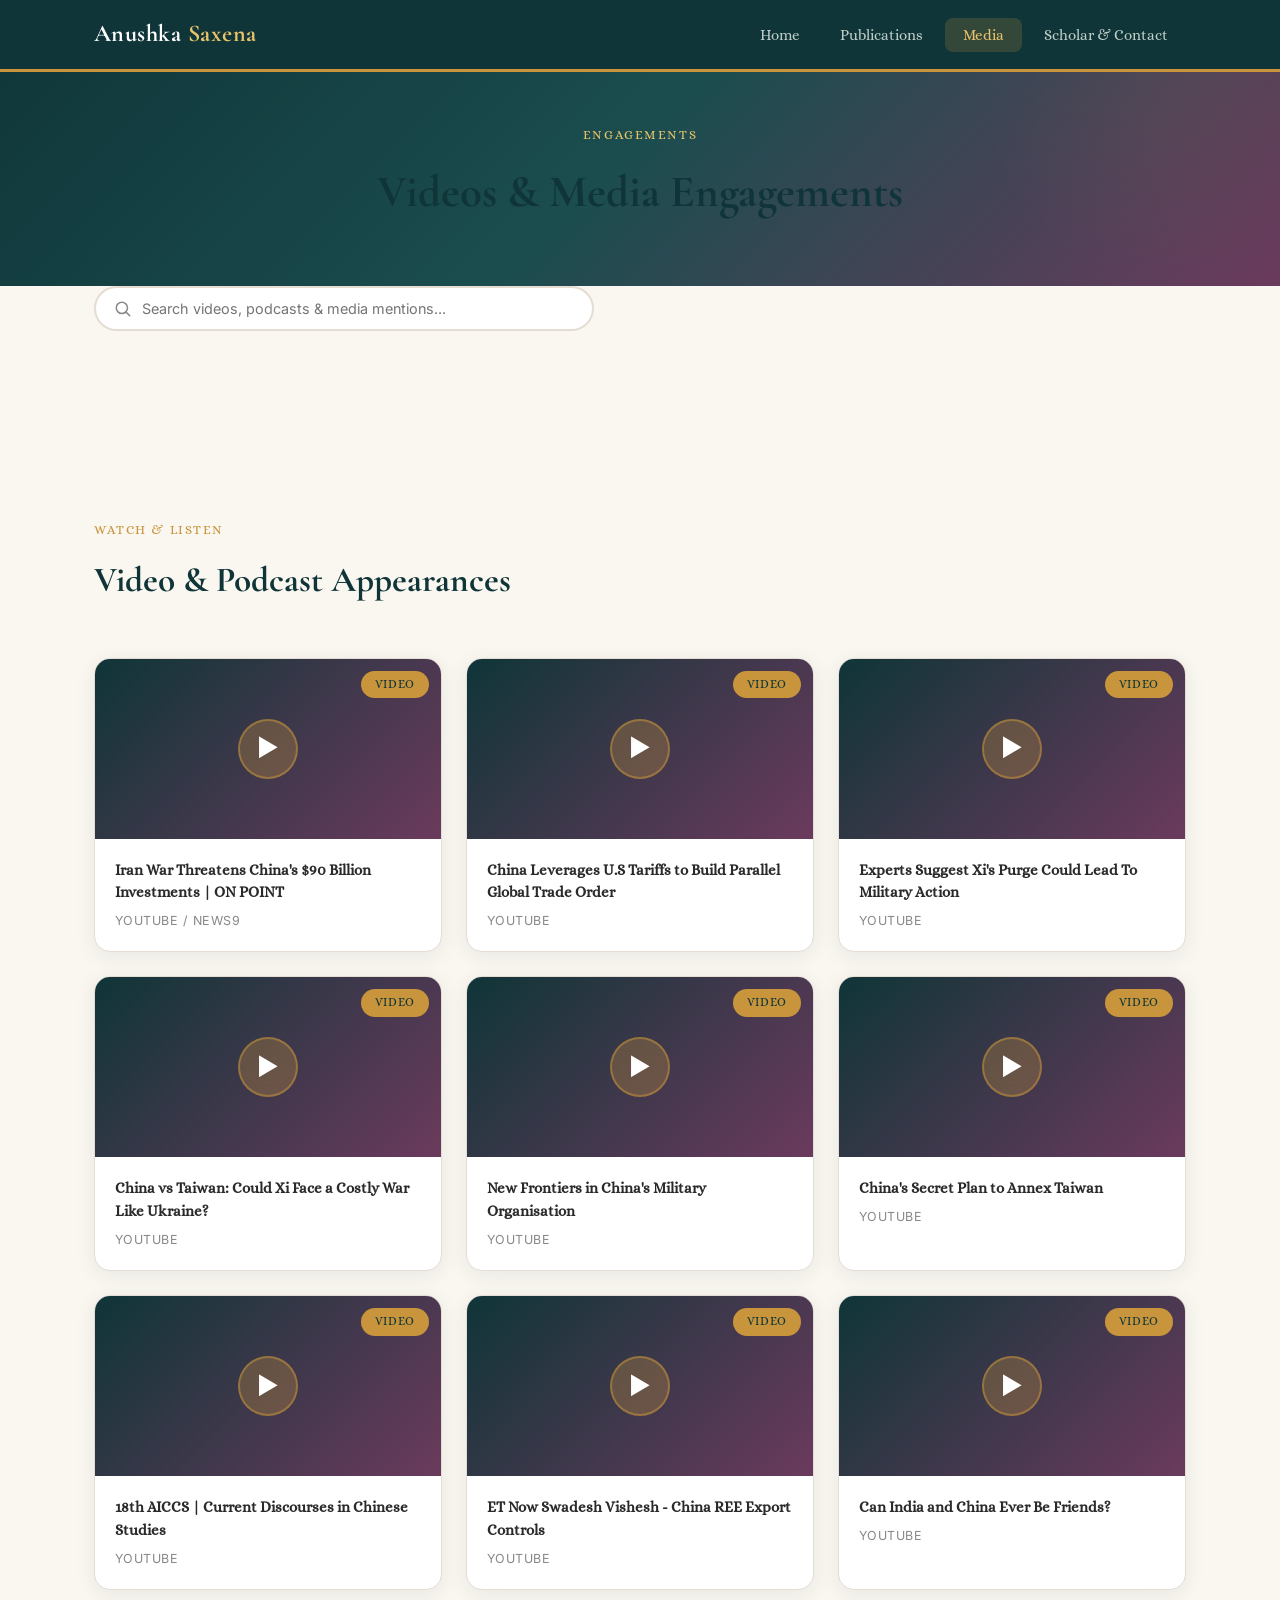
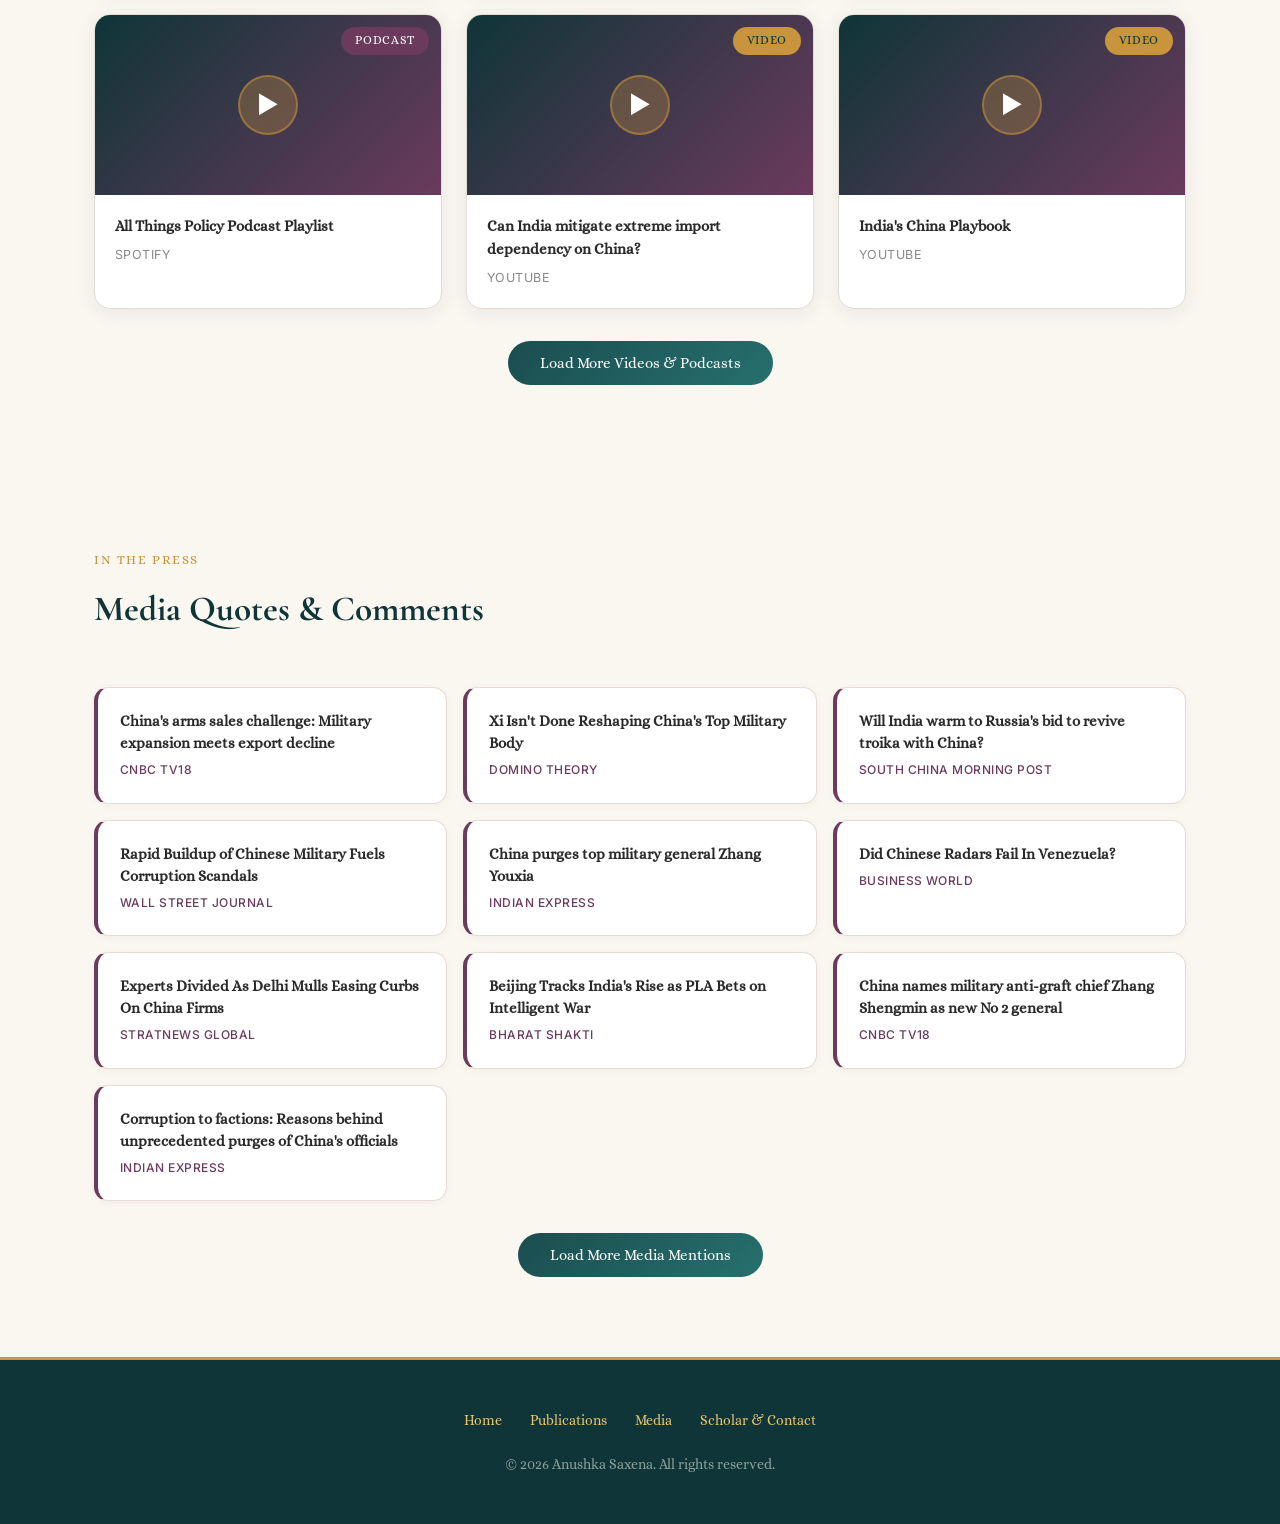
==== media.html @ 555c7f0a "Add files via upload" ====
<!DOCTYPE html>
<html lang="en">
<head>
  <meta charset="UTF-8">
  <meta name="viewport" content="width=device-width, initial-scale=1.0">
  <title>Media &amp; Video Engagements | Anushka Saxena</title>
  <meta name="description" content="Anushka Saxena's video appearances, podcast episodes, and media quotes on Chinese military affairs, Indo-Pacific geopolitics, and India-China relations.">
  <link rel="preconnect" href="https://fonts.googleapis.com">
  <link rel="preconnect" href="https://fonts.gstatic.com" crossorigin>
  <link href="https://fonts.googleapis.com/css2?family=Inter:wght@400;500;600;700;800&display=swap" rel="stylesheet">
  <link rel="stylesheet" href="style.css">
</head>
<body>

  <!-- Navigation -->
  <nav class="navbar">
    <div class="nav-inner">
      <a href="index.html" class="nav-brand">Anushka <span>Saxena</span></a>
      <ul class="nav-links">
        <li><a href="index.html">Home</a></li>
        <li><a href="publications.html">Publications</a></li>
        <li><a href="media.html" class="active">Media</a></li>
        <li><a href="scholar.html">Scholar &amp; Contact</a></li>
      </ul>
      <button class="hamburger" aria-label="Menu">
        <span></span><span></span><span></span>
      </button>
    </div>
  </nav>

  <!-- Page Header -->
  <section class="page-header">
    <div class="container">
      <div class="section-label">Engagements</div>
      <h1 class="section-title">Videos &amp; Media Engagements</h1>
    </div>
  </section>

  <!-- Search -->
  <section class="section" style="padding-top:0">
    <div class="container">
      <div class="pub-search">
        <svg xmlns="http://www.w3.org/2000/svg" width="18" height="18" fill="none" viewBox="0 0 24 24" stroke-width="2" stroke="currentColor"><path stroke-linecap="round" stroke-linejoin="round" d="m21 21-5.197-5.197m0 0A7.5 7.5 0 1 0 5.196 5.196a7.5 7.5 0 0 0 10.607 10.607Z"/></svg>
        <input type="text" class="pub-search-input" id="mediaSearch" placeholder="Search videos, podcasts &amp; media mentions...">
      </div>
    </div>
  </section>

  <!-- Video & Podcast Appearances -->
  <section class="section">
    <div class="container">
      <div class="section-header">
        <div class="section-label">Watch &amp; Listen</div>
        <h2 class="section-title">Video &amp; Podcast Appearances</h2>
      </div>
      <div class="media-grid">

        <a href="https://www.youtube.com/watch?v=PoQJfeiZXqk" target="_blank" rel="noopener" class="media-card">
          <div class="media-thumb">
            <div class="play-icon">&#9654;</div>
            <span class="type-badge video">Video</span>
          </div>
          <div class="media-body">
            <h3>Iran War Threatens China's $90 Billion Investments | ON POINT</h3>
            <div class="source">YouTube / News9</div>
          </div>
        </a>

        <a href="https://www.youtube.com/watch?v=PwS1JVmawH4" target="_blank" rel="noopener" class="media-card">
          <div class="media-thumb">
            <div class="play-icon">&#9654;</div>
            <span class="type-badge video">Video</span>
          </div>
          <div class="media-body">
            <h3>China Leverages U.S Tariffs to Build Parallel Global Trade Order</h3>
            <div class="source">YouTube</div>
          </div>
        </a>

        <a href="https://youtube.com/watch?si=BdKgEsbZ8DdupuvK&t=38&v=0QXnD5BtYLA" target="_blank" rel="noopener" class="media-card">
          <div class="media-thumb">
            <div class="play-icon">&#9654;</div>
            <span class="type-badge video">Video</span>
          </div>
          <div class="media-body">
            <h3>Experts Suggest Xi's Purge Could Lead To Military Action</h3>
            <div class="source">YouTube</div>
          </div>
        </a>

        <a href="https://www.youtube.com/live/mERCD34gaW0?t=185s" target="_blank" rel="noopener" class="media-card">
          <div class="media-thumb">
            <div class="play-icon">&#9654;</div>
            <span class="type-badge video">Video</span>
          </div>
          <div class="media-body">
            <h3>China vs Taiwan: Could Xi Face a Costly War Like Ukraine?</h3>
            <div class="source">YouTube</div>
          </div>
        </a>

        <a href="https://www.youtube.com/live/nd9jtQEHfaA" target="_blank" rel="noopener" class="media-card">
          <div class="media-thumb">
            <div class="play-icon">&#9654;</div>
            <span class="type-badge video">Video</span>
          </div>
          <div class="media-body">
            <h3>New Frontiers in China's Military Organisation</h3>
            <div class="source">YouTube</div>
          </div>
        </a>

        <a href="https://www.youtube.com/watch?v=8xO26hkfbNA" target="_blank" rel="noopener" class="media-card">
          <div class="media-thumb">
            <div class="play-icon">&#9654;</div>
            <span class="type-badge video">Video</span>
          </div>
          <div class="media-body">
            <h3>China's Secret Plan to Annex Taiwan</h3>
            <div class="source">YouTube</div>
          </div>
        </a>

        <a href="https://youtu.be/1tslLQmY7B0?si=-a6nUS5n8Hj4WVDg&t=19" target="_blank" rel="noopener" class="media-card">
          <div class="media-thumb">
            <div class="play-icon">&#9654;</div>
            <span class="type-badge video">Video</span>
          </div>
          <div class="media-body">
            <h3>18th AICCS | Current Discourses in Chinese Studies</h3>
            <div class="source">YouTube</div>
          </div>
        </a>

        <a href="https://youtu.be/hxKmxEoyLJI?si=Ny0LLaGMD_uHq1uq" target="_blank" rel="noopener" class="media-card">
          <div class="media-thumb">
            <div class="play-icon">&#9654;</div>
            <span class="type-badge video">Video</span>
          </div>
          <div class="media-body">
            <h3>ET Now Swadesh Vishesh - China REE Export Controls</h3>
            <div class="source">YouTube</div>
          </div>
        </a>

        <a href="https://youtu.be/xVDAx6oUDi0?si=fH8fz6B0jD_0w1ZC" target="_blank" rel="noopener" class="media-card">
          <div class="media-thumb">
            <div class="play-icon">&#9654;</div>
            <span class="type-badge video">Video</span>
          </div>
          <div class="media-body">
            <h3>Can India and China Ever Be Friends?</h3>
            <div class="source">YouTube</div>
          </div>
        </a>

        <a href="https://open.spotify.com/playlist/6anYgomU7k1EGMBWf5NkmC" target="_blank" rel="noopener" class="media-card">
          <div class="media-thumb">
            <div class="play-icon">&#9654;</div>
            <span class="type-badge podcast">Podcast</span>
          </div>
          <div class="media-body">
            <h3>All Things Policy Podcast Playlist</h3>
            <div class="source">Spotify</div>
          </div>
        </a>

        <a href="https://youtu.be/QghmcqDq9Lg?si=Xci93uxMqYYBTb02&t=30" target="_blank" rel="noopener" class="media-card">
          <div class="media-thumb">
            <div class="play-icon">&#9654;</div>
            <span class="type-badge video">Video</span>
          </div>
          <div class="media-body">
            <h3>Can India mitigate extreme import dependency on China?</h3>
            <div class="source">YouTube</div>
          </div>
        </a>

        <a href="https://www.youtube.com/watch?v=_V9HUJXyln8&t=1s" target="_blank" rel="noopener" class="media-card">
          <div class="media-thumb">
            <div class="play-icon">&#9654;</div>
            <span class="type-badge video">Video</span>
          </div>
          <div class="media-body">
            <h3>India's China Playbook</h3>
            <div class="source">YouTube</div>
          </div>
        </a>

        <!-- Hidden cards (load more) -->

        <a href="https://www.youtube.com/watch?v=zsCnIli5iFg" target="_blank" rel="noopener" class="media-card hidden">
          <div class="media-thumb">
            <div class="play-icon">&#9654;</div>
            <span class="type-badge video">Video</span>
          </div>
          <div class="media-body">
            <h3>Global Express | How do you solve a problem like Pakistan?</h3>
            <div class="source">YouTube</div>
          </div>
        </a>

        <a href="https://www.ipcircle.org/podcast/episode/208b4f80/ep49-indias-strategic-calculations-engaging-the-us-and-china-in-a-changing-indo-pacific" target="_blank" rel="noopener" class="media-card hidden">
          <div class="media-thumb">
            <div class="play-icon">&#9654;</div>
            <span class="type-badge podcast">Podcast</span>
          </div>
          <div class="media-body">
            <h3>India's Strategic Calculations: Engaging U.S. and China</h3>
            <div class="source">IP Circle Podcast</div>
          </div>
        </a>

        <a href="https://www.youtube.com/watch?v=lpf58JIhofQ" target="_blank" rel="noopener" class="media-card hidden">
          <div class="media-thumb">
            <div class="play-icon">&#9654;</div>
            <span class="type-badge video">Video</span>
          </div>
          <div class="media-body">
            <h3>Trump 2.0: US-India Relations and the China Factor</h3>
            <div class="source">YouTube</div>
          </div>
        </a>

        <a href="https://www.youtube.com/watch?v=80PVyesuWE4" target="_blank" rel="noopener" class="media-card hidden">
          <div class="media-thumb">
            <div class="play-icon">&#9654;</div>
            <span class="type-badge video">Video</span>
          </div>
          <div class="media-body">
            <h3>Pulse of the People: State of India-China Relations</h3>
            <div class="source">YouTube</div>
          </div>
        </a>

        <a href="https://www.youtube.com/watch?v=xO_bi542ka0&t=1s" target="_blank" rel="noopener" class="media-card hidden">
          <div class="media-thumb">
            <div class="play-icon">&#9654;</div>
            <span class="type-badge video">Video</span>
          </div>
          <div class="media-body">
            <h3>India's Mineral Dependency On China</h3>
            <div class="source">YouTube</div>
          </div>
        </a>

        <a href="https://youtu.be/nK1xOqgJ-Yo?si=xKodxTUnsG3bXPIr" target="_blank" rel="noopener" class="media-card hidden">
          <div class="media-thumb">
            <div class="play-icon">&#9654;</div>
            <span class="type-badge video">Video</span>
          </div>
          <div class="media-body">
            <h3>Chinese Industrial Overcapacity: Debate or Reality?</h3>
            <div class="source">YouTube</div>
          </div>
        </a>

        <a href="https://www.youtube.com/watch?v=5iJWd6LzpfA&t=909s" target="_blank" rel="noopener" class="media-card hidden">
          <div class="media-thumb">
            <div class="play-icon">&#9654;</div>
            <span class="type-badge video">Video</span>
          </div>
          <div class="media-body">
            <h3>Russian bear hug and US rap: Should India shed strategic ambivalence?</h3>
            <div class="source">YouTube</div>
          </div>
        </a>

        <a href="https://www.youtube.com/watch?v=Lv4CApNjhWk" target="_blank" rel="noopener" class="media-card hidden">
          <div class="media-thumb">
            <div class="play-icon">&#9654;</div>
            <span class="type-badge video">Video</span>
          </div>
          <div class="media-body">
            <h3>China accuses Philippines of illegally intruding into its waters</h3>
            <div class="source">YouTube</div>
          </div>
        </a>

        <a href="https://open.spotify.com/episode/4qVS6bKfNpvkr5XGRRQK7J" target="_blank" rel="noopener" class="media-card hidden">
          <div class="media-thumb">
            <div class="play-icon">&#9654;</div>
            <span class="type-badge podcast">Podcast</span>
          </div>
          <div class="media-body">
            <h3>Deconstructing the Indo-Pacific</h3>
            <div class="source">Spotify</div>
          </div>
        </a>

        <a href="https://open.spotify.com/episode/5ysPXVB3P2oWBCa6V9mPTz" target="_blank" rel="noopener" class="media-card hidden">
          <div class="media-thumb">
            <div class="play-icon">&#9654;</div>
            <span class="type-badge podcast">Podcast</span>
          </div>
          <div class="media-body">
            <h3>Borderlines &amp; Bottom Lines: Navigating India-China Relations</h3>
            <div class="source">Spotify</div>
          </div>
        </a>

      </div>
      <div class="load-more-wrap">
        <button class="load-more" data-target="media-grid">Load More Videos &amp; Podcasts</button>
      </div>
    </div>
  </section>

  <!-- Media Quotes & Comments -->
  <section class="section">
    <div class="container">
      <div class="section-header">
        <div class="section-label">In the Press</div>
        <h2 class="section-title">Media Quotes &amp; Comments</h2>
      </div>
      <div class="quotes-grid">

        <a href="https://www.cnbctv18.com/world/china-arms-sales-challenge-military-expansion-meets-export-decline-ws-l-19861454.htm" target="_blank" rel="noopener" class="quote-card">
          <h3>China's arms sales challenge: Military expansion meets export decline</h3>
          <div class="source">CNBC TV18</div>
        </a>

        <a href="https://dominotheory.com/xi-isnt-done-reshaping-chinas-top-military-body" target="_blank" rel="noopener" class="quote-card">
          <h3>Xi Isn't Done Reshaping China's Top Military Body</h3>
          <div class="source">Domino Theory</div>
        </a>

        <a href="https://www.scmp.com/week-asia/politics/article/3341882/will-india-warm-russias-bid-revive-troika-china" target="_blank" rel="noopener" class="quote-card">
          <h3>Will India warm to Russia's bid to revive troika with China?</h3>
          <div class="source">South China Morning Post</div>
        </a>

        <a href="https://www.wsj.com/world/china/rapid-buildup-of-chinese-military-fuels-corruption-scandals-2ca8a132" target="_blank" rel="noopener" class="quote-card">
          <h3>Rapid Buildup of Chinese Military Fuels Corruption Scandals</h3>
          <div class="source">Wall Street Journal</div>
        </a>

        <a href="https://indianexpress.com/article/explained/explained-global/china-purges-military-general-zhang-youxia-motive-theory-xi-10494480" target="_blank" rel="noopener" class="quote-card">
          <h3>China purges top military general Zhang Youxia</h3>
          <div class="source">Indian Express</div>
        </a>

        <a href="https://www.businessworld.in/article/did-chinese-radars-fail-in-venezuela-or-something-else-happened-587034" target="_blank" rel="noopener" class="quote-card">
          <h3>Did Chinese Radars Fail In Venezuela?</h3>
          <div class="source">Business World</div>
        </a>

        <a href="https://stratnewsglobal.com/china/experts-divided-as-delhi-mulls-easing-curbs-on-china-firms" target="_blank" rel="noopener" class="quote-card">
          <h3>Experts Divided As Delhi Mulls Easing Curbs On China Firms</h3>
          <div class="source">StratNews Global</div>
        </a>

        <a href="https://bharatshakti.in/beijing-tracks-indias-military-modernisation-as-pla-bets-on-multi-domain-warfare" target="_blank" rel="noopener" class="quote-card">
          <h3>Beijing Tracks India's Rise as PLA Bets on Intelligent War</h3>
          <div class="source">Bharat Shakti</div>
        </a>

        <a href="https://www.cnbctv18.com/world/china-names-military-anti-graft-chief-zhang-shengmin-as-new-no-2-general-19724394.htm" target="_blank" rel="noopener" class="quote-card">
          <h3>China names military anti-graft chief Zhang Shengmin as new No 2 general</h3>
          <div class="source">CNBC TV18</div>
        </a>

        <a href="https://indianexpress.com/article/explained/explained-global/china-plenum-purge-officials-pla-xi-reasons-corruption-10323013" target="_blank" rel="noopener" class="quote-card">
          <h3>Corruption to factions: Reasons behind unprecedented purges of China's officials</h3>
          <div class="source">Indian Express</div>
        </a>

        <!-- Hidden cards (load more) -->

        <a href="https://www.thehindu.com/education/explained-is-chinas-new-k-visa-a-game-changer-for-indian-stem-graduates-facing-h1b-uncertainty/article70172208.ece" target="_blank" rel="noopener" class="quote-card hidden">
          <h3>Is China's new K visa a game-changer for Indian STEM graduates?</h3>
          <div class="source">The Hindu</div>
        </a>

        <a href="https://www.outlookbusiness.com/in-depth/should-india-reopen-its-doors-to-chinese-start-up-investments" target="_blank" rel="noopener" class="quote-card hidden">
          <h3>Should India Reopen its Doors to Chinese Start-up Investments?</h3>
          <div class="source">Outlook Business</div>
        </a>

        <a href="https://stratnewsglobal.com/dont-miss/china-hosts-xiangshan-forum-amid-pla-turmoil" target="_blank" rel="noopener" class="quote-card hidden">
          <h3>China Hosts Xiangshan Forum Amid PLA Turmoil</h3>
          <div class="source">StratNews Global</div>
        </a>

        <a href="https://indianexpress.com/article/explained/explained-global/chinas-massive-military-parade-and-capabilities-and-concerns-it-displayed-10232984" target="_blank" rel="noopener" class="quote-card hidden">
          <h3>China's massive military parade, and capabilities and concerns it displayed</h3>
          <div class="source">Indian Express</div>
        </a>

        <a href="https://www.businessworld.in/article/sco-summit-india-china-signal-cautious-thaw-amid-persistent-faultlines-569733" target="_blank" rel="noopener" class="quote-card hidden">
          <h3>SCO Summit: India-China Signal Cautious Thaw Amid Persistent Faultlines</h3>
          <div class="source">Business World</div>
        </a>

        <a href="https://www.firstpost.com/world/sco-summit-narendra-modi-xi-jinping-meeting-india-china-approach-amid-trump-disruption-13929504.html" target="_blank" rel="noopener" class="quote-card hidden">
          <h3>Cooperate, compete, confront: India's China approach amid Trump's disruption</h3>
          <div class="source">Firstpost</div>
        </a>

        <a href="https://www.cnbctv18.com/india/chinese-fm-wang-yi-to-visit-pakistan-after-india-19656017.htm" target="_blank" rel="noopener" class="quote-card hidden">
          <h3>Chinese FM Wang Yi to visit Pakistan after India</h3>
          <div class="source">CNBC TV18</div>
        </a>

        <a href="https://www.businessworld.in/article/defence-trade-indo-pacific-inside-india-philippines-strategic-realignment-566464" target="_blank" rel="noopener" class="quote-card hidden">
          <h3>Defence, Trade &amp; Indo-Pacific: Inside India-Philippines Strategic Realignment</h3>
          <div class="source">Business World</div>
        </a>

        <a href="https://indianexpress.com/article/explained/explained-global/china-senior-military-officials-purge-reason-xi-corruption-10111900/" target="_blank" rel="noopener" class="quote-card hidden">
          <h3>China's recent removal of senior military officials, and what these 'purges' indicate</h3>
          <div class="source">Indian Express</div>
        </a>

        <a href="https://www.cnbctv18.com/photos/world/how-the-next-dalai-lama-will-be-chosen-and-where-india-china-stands-19631429.htm" target="_blank" rel="noopener" class="quote-card hidden">
          <h3>How the next Dalai Lama will be chosen — and where India stands</h3>
          <div class="source">CNBC TV18</div>
        </a>

      </div>
      <div class="load-more-wrap">
        <button class="load-more" data-target="quotes-grid">Load More Media Mentions</button>
      </div>
    </div>
  </section>

  <!-- Footer -->
  <footer class="footer">
    <div class="container">
      <div class="footer-links-row">
        <a href="index.html">Home</a>
        <a href="publications.html">Publications</a>
        <a href="media.html">Media</a>
        <a href="scholar.html">Scholar &amp; Contact</a>
      </div>
      <p>&copy; 2026 Anushka Saxena. All rights reserved.</p>
    </div>
  </footer>

  <script src="script.js"></script>
</body>
</html>
---- style.css ----
/* ===== ANUSHKA SAXENA — REDESIGNED ===== */
/* Vibrant: Deep Teal + Warm Gold + Rich Plum accents */

@import url('https://fonts.googleapis.com/css2?family=Alice&family=Cormorant+Garamond:ital,wght@0,400;0,600;0,700;1,400&family=Inter:wght@400;500;600;700&display=swap');

:root {
  --teal: #1b4d4f;
  --teal-light: #26706e;
  --teal-dark: #0f3538;
  --gold: #c9953c;
  --gold-light: #e8c36a;
  --gold-pale: #fdf5e6;
  --plum: #6b3a5d;
  --plum-light: #8e4f7d;
  --cream: #faf6f0;
  --warm-white: #fffdf8;
  --blush: #f8ece4;
  --text: #2a2a2a;
  --text-light: #555;
  --text-muted: #888;
  --white: #ffffff;
  --border: #e5ddd4;
  --bg: #faf6f0;
  --bg-alt: #f0ebe3;
  --card-shadow: 0 4px 20px rgba(27,77,79,0.08);
  --card-hover: 0 12px 40px rgba(27,77,79,0.15);
  --transition: 0.3s ease;
  --max-width: 1140px;
  --nav-height: 72px;
  --font-heading: 'Cormorant Garamond', 'Alice', Georgia, serif;
  --font-accent: 'Alice', Georgia, serif;
  --font-body: 'Inter', -apple-system, sans-serif;
}

*, *::before, *::after { box-sizing: border-box; margin: 0; padding: 0; }
html { scroll-behavior: smooth; }

body {
  font-family: var(--font-body);
  color: var(--text);
  background: var(--bg);
  line-height: 1.7;
  -webkit-font-smoothing: antialiased;
}

a { color: var(--teal-light); text-decoration: none; transition: color var(--transition); }
a:hover { color: var(--gold); }
img { max-width: 100%; display: block; }
.container { max-width: var(--max-width); margin: 0 auto; padding: 0 24px; }

/* ===== NAVIGATION ===== */
.navbar {
  position: fixed; top: 0; left: 0; right: 0;
  height: var(--nav-height);
  background: var(--teal-dark);
  z-index: 1000;
  border-bottom: 3px solid var(--gold);
}

.nav-inner {
  max-width: var(--max-width);
  margin: 0 auto; padding: 0 24px;
  height: 100%;
  display: flex; align-items: center; justify-content: space-between;
}

.nav-brand {
  font-family: var(--font-heading);
  font-size: 1.5rem; font-weight: 700;
  color: #fff; letter-spacing: 0.02em;
}
.nav-brand span { color: var(--gold-light); }

.nav-links { display: flex; gap: 4px; list-style: none; }

.nav-links a {
  padding: 8px 18px; border-radius: 8px;
  font-family: var(--font-accent);
  font-size: 0.95rem; font-weight: 400;
  color: #c0cec8; transition: all var(--transition);
}
.nav-links a:hover { color: #fff; background: rgba(201,149,60,0.15); }
.nav-links a.active { color: var(--gold-light); background: rgba(201,149,60,0.2); }

.hamburger {
  display: none; flex-direction: column; gap: 5px;
  cursor: pointer; padding: 8px; border: none; background: none;
}
.hamburger span {
  width: 24px; height: 2.5px; background: var(--gold-light);
  transition: all var(--transition); border-radius: 2px;
}

/* ===== HERO ===== */
.hero {
  padding-top: calc(var(--nav-height) + 60px);
  padding-bottom: 80px;
  background: linear-gradient(135deg, var(--teal-dark) 0%, var(--teal) 40%, var(--plum) 100%);
  color: #fff;
  position: relative; overflow: hidden;
}

/* decorative circles */
.hero::before {
  content: ''; position: absolute;
  top: -150px; right: -150px;
  width: 500px; height: 500px;
  border-radius: 50%;
  background: radial-gradient(circle, rgba(201,149,60,0.08), transparent 70%);
  pointer-events: none;
}
.hero::after {
  content: ''; position: absolute;
  bottom: -100px; left: -100px;
  width: 400px; height: 400px;
  border-radius: 50%;
  background: radial-gradient(circle, rgba(107,58,93,0.12), transparent 70%);
  pointer-events: none;
}

.hero-content {
  display: grid; grid-template-columns: 1.2fr 1fr;
  gap: 60px; align-items: center;
  position: relative; z-index: 1;
}

.hero-badge {
  display: inline-flex; align-items: center; gap: 8px;
  background: rgba(201,149,60,0.2); color: var(--gold-light);
  padding: 6px 18px; border-radius: 50px;
  font-family: var(--font-accent);
  font-size: 0.88rem; margin-bottom: 20px;
  border: 1px solid rgba(201,149,60,0.3);
}
.hero-badge::before {
  content: ''; width: 8px; height: 8px;
  background: var(--gold-light); border-radius: 50%;
}

.hero h1 {
  font-family: var(--font-heading);
  font-size: 3.4rem; font-weight: 700; line-height: 1.1;
  color: #fff; margin-bottom: 20px;
}
.hero h1 .highlight { color: var(--gold-light); }

.hero-subtitle {
  font-size: 1.08rem; color: #b8c8c2; margin-bottom: 28px; line-height: 1.75;
  font-family: var(--font-accent);
}

.hero-meta { display: flex; flex-wrap: wrap; gap: 20px; margin-bottom: 32px; }
.hero-meta-item {
  display: flex; align-items: center; gap: 8px;
  font-size: 0.88rem; color: #8aa09a;
}
.hero-meta-item svg { width: 16px; height: 16px; color: var(--gold-light); flex-shrink: 0; }

.hero-cta { display: flex; gap: 14px; flex-wrap: wrap; }

.btn {
  display: inline-flex; align-items: center; gap: 8px;
  padding: 13px 28px; border-radius: 50px;
  font-family: var(--font-accent);
  font-size: 0.95rem; font-weight: 400;
  transition: all var(--transition); cursor: pointer; border: none;
}
.btn-primary {
  background: linear-gradient(135deg, var(--gold), #d4a84a);
  color: var(--teal-dark);
  font-weight: 600;
}
.btn-primary:hover {
  transform: translateY(-2px);
  box-shadow: 0 8px 24px rgba(201,149,60,0.4);
  color: var(--teal-dark);
}
.btn-outline {
  background: transparent;
  color: var(--gold-light);
  border: 2px solid rgba(201,149,60,0.4);
}
.btn-outline:hover {
  border-color: var(--gold-light);
  background: rgba(201,149,60,0.1);
  color: var(--gold-light);
}

.hero-image-wrap { position: relative; display: flex; justify-content: center; }

.hero-image-card {
  background: rgba(255,255,255,0.07);
  backdrop-filter: blur(16px);
  border-radius: 24px; padding: 16px;
  border: 1px solid rgba(255,255,255,0.12);
  max-width: 360px; width: 100%;
  box-shadow: 0 20px 60px rgba(0,0,0,0.2);
}

.hero-avatar {
  width: 100%; aspect-ratio: 1; border-radius: 18px;
  overflow: hidden; margin-bottom: 18px;
  border: 3px solid rgba(201,149,60,0.4);
}
.hero-avatar img {
  width: 100%; height: 100%; object-fit: cover;
}

.hero-card-info { text-align: center; }
.hero-card-info h3 {
  font-family: var(--font-heading);
  font-size: 1.3rem; color: #fff; margin-bottom: 4px;
}
.hero-card-info p { font-size: 0.85rem; color: #8aa09a; }

.hero-card-stats {
  display: grid; grid-template-columns: repeat(3, 1fr);
  gap: 12px; margin-top: 16px; padding-top: 16px;
  border-top: 1px solid rgba(255,255,255,0.1);
}
.stat-item { text-align: center; }
.stat-number {
  font-family: var(--font-heading);
  font-size: 1.5rem; font-weight: 700; color: var(--gold-light);
}
.stat-label {
  font-size: 0.7rem; color: #8aa09a;
  text-transform: uppercase; letter-spacing: 0.08em;
}

/* ===== SECTIONS ===== */
.section { padding: 80px 0; }
.section-alt { background: var(--bg-alt); }
.section-blush { background: var(--blush); }

.section-header { margin-bottom: 48px; }
.section-label {
  display: inline-block;
  font-family: var(--font-accent);
  font-size: 0.82rem; font-weight: 400;
  text-transform: uppercase; letter-spacing: 0.12em;
  color: var(--gold); margin-bottom: 8px;
}
.section-title {
  font-family: var(--font-heading);
  font-size: 2.2rem; font-weight: 700; color: var(--teal-dark);
}
.section-subtitle {
  font-size: 1.05rem; color: var(--text-light); margin-top: 8px; max-width: 600px;
}

/* ===== PAGE HEADER ===== */
.page-header {
  padding-top: calc(var(--nav-height) + 48px);
  padding-bottom: 48px;
  background: linear-gradient(135deg, var(--teal-dark) 0%, var(--teal) 50%, var(--plum) 100%);
  color: #fff; text-align: center;
  position: relative; overflow: hidden;
}
.page-header::before {
  content: ''; position: absolute;
  top: -100px; right: -100px;
  width: 400px; height: 400px;
  border-radius: 50%;
  background: radial-gradient(circle, rgba(201,149,60,0.06), transparent 70%);
}
.page-header h1 {
  font-family: var(--font-heading);
  font-size: 2.8rem; font-weight: 700; margin-bottom: 8px;
  position: relative; z-index: 1;
}
.page-header p {
  color: #b8c8c2; font-size: 1.05rem;
  font-family: var(--font-accent);
  position: relative; z-index: 1;
}
.page-header .section-label { color: var(--gold-light); position: relative; z-index: 1; }

/* ===== ABOUT TEXT ===== */
.about-text {
  max-width: 820px;
  font-family: var(--font-accent);
  font-size: 1.1rem; color: var(--text-light);
  line-height: 1.85;
}
.about-text p { margin-bottom: 18px; }
.about-text p:last-child { margin-bottom: 0; }
.about-text em { color: var(--teal); font-style: italic; }

/* ===== RESEARCH CARDS ===== */
.research-grid {
  display: grid;
  grid-template-columns: repeat(auto-fill, minmax(260px, 1fr));
  gap: 24px;
}

.research-card {
  background: var(--white); border-radius: 16px;
  padding: 30px; box-shadow: var(--card-shadow);
  border: 1px solid var(--border);
  transition: all var(--transition); position: relative; overflow: hidden;
}
.research-card::before {
  content: ''; position: absolute; top: 0; left: 0; right: 0;
  height: 4px;
  background: linear-gradient(90deg, var(--teal), var(--gold), var(--plum));
  opacity: 0; transition: opacity var(--transition);
}
.research-card:hover { transform: translateY(-6px); box-shadow: var(--card-hover); }
.research-card:hover::before { opacity: 1; }

.research-icon {
  width: 50px; height: 50px; border-radius: 14px;
  background: linear-gradient(135deg, var(--teal), var(--teal-light));
  display: flex; align-items: center; justify-content: center;
  margin-bottom: 18px; font-size: 1.5rem;
  color: #fff;
}

.research-card h3 {
  font-family: var(--font-heading);
  font-size: 1.2rem; font-weight: 700; color: var(--teal-dark); margin-bottom: 10px;
}
.research-card p { font-size: 0.88rem; color: var(--text-light); line-height: 1.65; }

/* ===== TIMELINE ===== */
.timeline { display: flex; flex-direction: column; gap: 0; max-width: 700px; }

.timeline-item { display: flex; gap: 24px; }
.timeline-marker { display: flex; flex-direction: column; align-items: center; flex-shrink: 0; }
.timeline-dot {
  width: 16px; height: 16px; border-radius: 50%;
  background: var(--gold); border: 3px solid var(--gold-light); z-index: 1;
  box-shadow: 0 0 0 4px rgba(201,149,60,0.15);
}
.timeline-line { width: 2px; flex: 1; background: linear-gradient(to bottom, var(--gold), var(--border)); }

.timeline-content { padding-bottom: 32px; }
.timeline-content h4 {
  font-family: var(--font-heading);
  font-size: 1.15rem; font-weight: 700; color: var(--teal-dark); margin-bottom: 2px;
}
.timeline-content .org {
  font-family: var(--font-accent);
  font-size: 0.95rem; color: var(--plum); font-weight: 400;
}
.timeline-content .period { font-size: 0.8rem; color: var(--text-muted); margin-top: 2px; }
.timeline-content p { font-size: 0.88rem; color: var(--text-light); margin-top: 8px; }

/* ===== PUBLICATION TABS ===== */
.pub-tabs {
  display: flex; gap: 0;
  background: var(--bg-alt);
  padding: 5px; border-radius: 50px;
  width: fit-content; margin-bottom: 32px;
  border: 1px solid var(--border);
}

.pub-tab {
  padding: 11px 28px; border-radius: 50px;
  border: none; background: transparent;
  font-family: var(--font-accent);
  font-size: 0.95rem;
  color: var(--text-light); cursor: pointer;
  transition: all var(--transition);
}
.pub-tab.active {
  background: linear-gradient(135deg, var(--teal), var(--teal-light));
  color: #fff;
  box-shadow: 0 4px 14px rgba(27,77,79,0.3);
}
.pub-tab:hover:not(.active) { color: var(--teal); }

.pub-tab-content { display: none; }
.pub-tab-content.active { display: block; }

/* ===== PUB SEARCH ===== */
.pub-search {
  display: flex; align-items: center; gap: 10px;
  margin-bottom: 24px; max-width: 500px;
  background: var(--white); border: 2px solid var(--border);
  border-radius: 50px; padding: 0 18px;
  transition: border-color var(--transition);
}
.pub-search:focus-within { border-color: var(--teal); }
.pub-search svg { color: var(--text-muted); flex-shrink: 0; }
.pub-search-input {
  flex: 1; padding: 12px 0; border: none; outline: none;
  font-size: 0.9rem; font-family: inherit;
  background: transparent; color: var(--text);
}

.search-input {
  width: 100%; max-width: 500px;
  padding: 12px 22px; border: 2px solid var(--border);
  border-radius: 50px; font-size: 0.9rem; font-family: inherit;
  outline: none; background: var(--white);
  transition: border-color var(--transition);
  margin-bottom: 24px;
}
.search-input:focus { border-color: var(--teal); }

/* ===== PUBLICATION LIST ===== */
.pub-list { display: flex; flex-direction: column; gap: 12px; }

.pub-card {
  background: var(--white); border-radius: 14px;
  padding: 20px 24px; box-shadow: 0 2px 10px rgba(0,0,0,0.04);
  border: 1px solid var(--border);
  transition: all var(--transition);
  display: flex; align-items: flex-start; gap: 16px;
}
.pub-card:hover {
  transform: translateX(4px);
  box-shadow: var(--card-shadow);
  border-left: 3px solid var(--gold);
}

.pub-number {
  flex-shrink: 0; width: 36px; height: 36px;
  border-radius: 50%;
  background: linear-gradient(135deg, var(--teal), var(--teal-light));
  display: flex; align-items: center; justify-content: center;
  font-size: 0.78rem; font-weight: 700; color: #fff;
}

.pub-info { flex: 1; }
.pub-info h3 {
  font-family: var(--font-accent);
  font-size: 1rem; font-weight: 400; color: var(--text);
  line-height: 1.5; margin-bottom: 4px;
}
.pub-info h3 a { color: inherit; }
.pub-info h3 a:hover { color: var(--teal); }
.pub-source {
  font-size: 0.78rem; color: var(--text-muted); font-weight: 500;
  text-transform: uppercase; letter-spacing: 0.04em;
}

.pub-arrow {
  flex-shrink: 0; color: var(--gold);
  opacity: 0; transform: translateX(-4px);
  transition: all var(--transition);
}
.pub-card:hover .pub-arrow { opacity: 1; transform: translateX(0); }

.pub-archive-note {
  margin-top: 32px; padding: 20px 24px;
  background: var(--gold-pale);
  border-radius: 14px; text-align: center;
  border: 1px dashed var(--gold);
}
.pub-archive-note p {
  font-family: var(--font-accent);
  font-size: 0.95rem; color: var(--text-light);
}

/* ===== MEDIA GRID ===== */
.media-grid {
  display: grid;
  grid-template-columns: repeat(auto-fill, minmax(340px, 1fr));
  gap: 24px;
}

.media-card {
  background: var(--white); border-radius: 16px;
  overflow: hidden; box-shadow: var(--card-shadow);
  border: 1px solid var(--border);
  transition: all var(--transition); display: block; color: inherit;
}
.media-card:hover { transform: translateY(-4px); box-shadow: var(--card-hover); color: inherit; }

.media-thumb {
  height: 180px;
  background: linear-gradient(135deg, var(--teal-dark), var(--plum));
  display: flex; align-items: center; justify-content: center;
  position: relative; overflow: hidden;
}

.play-icon {
  width: 60px; height: 60px;
  background: rgba(201,149,60,0.3); backdrop-filter: blur(8px);
  border-radius: 50%;
  display: flex; align-items: center; justify-content: center;
  color: white; font-size: 1.5rem;
  transition: all var(--transition); z-index: 1;
  border: 2px solid rgba(201,149,60,0.5);
}
.media-card:hover .play-icon {
  background: rgba(201,149,60,0.5); transform: scale(1.1);
}

.type-badge {
  position: absolute; top: 12px; right: 12px;
  padding: 4px 14px; border-radius: 50px;
  font-family: var(--font-accent);
  font-size: 0.72rem; font-weight: 400;
  text-transform: uppercase; letter-spacing: 0.06em;
}
.type-badge.video { background: var(--gold); color: var(--teal-dark); }
.type-badge.podcast { background: var(--plum); color: #fff; }
.type-badge.article { background: var(--teal); color: #fff; }

.media-body { padding: 20px; }
.media-body h3 {
  font-family: var(--font-accent);
  font-size: 0.95rem; color: var(--text);
  line-height: 1.5; margin-bottom: 6px;
}
.media-body h3 a { color: inherit; }
.media-body h3 a:hover { color: var(--teal); }
.media-body .source { font-size: 0.78rem; color: var(--text-muted); text-transform: uppercase; letter-spacing: 0.04em; }

/* ===== QUOTES ===== */
.quotes-grid {
  display: grid;
  grid-template-columns: repeat(auto-fill, minmax(340px, 1fr));
  gap: 16px;
}

.quote-card {
  background: var(--white); border-radius: 14px;
  padding: 22px; box-shadow: 0 2px 10px rgba(0,0,0,0.04);
  border: 1px solid var(--border);
  border-left: 4px solid var(--plum);
  transition: all var(--transition);
  display: block; color: inherit;
}
.quote-card:hover { transform: translateY(-2px); box-shadow: var(--card-shadow); color: inherit; }
.quote-card h3 {
  font-family: var(--font-accent);
  font-size: 0.92rem; color: var(--text);
  line-height: 1.5; margin-bottom: 6px;
}
.quote-card h3 a { color: inherit; }
.quote-card h3 a:hover { color: var(--teal); }
.quote-card .source {
  font-size: 0.75rem; color: var(--plum); font-weight: 500;
  text-transform: uppercase; letter-spacing: 0.04em;
}

/* ===== SCHOLAR STATS ===== */
.scholar-stats-grid {
  display: grid; grid-template-columns: repeat(4, 1fr);
  gap: 20px; margin-bottom: 48px;
}

.stat-card {
  background: var(--white); border-radius: 18px;
  padding: 32px 24px; text-align: center;
  box-shadow: var(--card-shadow); border: 1px solid var(--border);
  position: relative; overflow: hidden;
}
.stat-card::before {
  content: ''; position: absolute; top: 0; left: 0; right: 0;
  height: 4px;
  background: linear-gradient(90deg, var(--teal), var(--gold));
}
.stat-card .stat-number {
  font-family: var(--font-heading);
  font-size: 3rem; font-weight: 700;
  color: var(--teal); line-height: 1; margin-bottom: 8px;
}
.stat-card .stat-label {
  font-family: var(--font-accent);
  font-size: 0.88rem; color: var(--text-muted);
}

.scholar-info-card {
  background: var(--gold-pale);
  border: 1px dashed var(--gold);
  border-radius: 14px; padding: 20px 24px;
  text-align: center; margin-top: 24px;
}
.scholar-info-card p { font-family: var(--font-accent); font-size: 0.95rem; color: var(--text-light); }

/* Scholar Table */
.scholar-table-wrap {
  background: var(--white); border-radius: 16px;
  overflow: hidden; box-shadow: var(--card-shadow);
  border: 1px solid var(--border);
}
.scholar-table {
  width: 100%; border-collapse: collapse; font-size: 0.9rem;
}
.scholar-table thead { background: var(--teal-dark); color: #fff; }
.scholar-table th {
  padding: 14px 16px; text-align: left;
  font-family: var(--font-accent);
  font-weight: 400; font-size: 0.85rem;
  text-transform: uppercase; letter-spacing: 0.06em;
}
.scholar-table td {
  padding: 14px 16px; border-bottom: 1px solid var(--border);
  font-family: var(--font-accent);
}
.scholar-table tbody tr:hover { background: var(--gold-pale); }
.scholar-table .cite-count {
  font-family: var(--font-heading);
  font-weight: 700; font-size: 1.1rem; color: var(--gold); text-align: center;
}

/* ===== CONTACT ===== */
.contact-section {
  display: grid; grid-template-columns: 1fr 1fr;
  gap: 40px; align-items: start;
}

.contact-card {
  background: var(--white); border-radius: 18px;
  padding: 36px; box-shadow: var(--card-shadow);
  border: 1px solid var(--border);
}
.contact-card h3 {
  font-family: var(--font-heading);
  font-size: 1.4rem; font-weight: 700;
  color: var(--teal-dark); margin-bottom: 24px;
}

.contact-item {
  display: flex; align-items: center; gap: 14px;
  padding: 14px 0; border-bottom: 1px solid var(--bg-alt);
}
.contact-item:last-child { border-bottom: none; }

.contact-icon {
  width: 44px; height: 44px; border-radius: 14px;
  background: linear-gradient(135deg, var(--teal), var(--teal-light));
  display: flex; align-items: center; justify-content: center;
  flex-shrink: 0; color: #fff;
}

.contact-detail .label {
  font-size: 0.78rem; color: var(--text-muted);
  text-transform: uppercase; letter-spacing: 0.05em; font-weight: 600;
}
.contact-detail .value { font-size: 0.95rem; color: var(--teal-dark); font-weight: 500; }

/* ===== LOAD MORE ===== */
.load-more-wrap { text-align: center; margin-top: 32px; }

.load-more {
  display: inline-flex; align-items: center; gap: 8px;
  padding: 13px 32px; border-radius: 50px;
  font-family: var(--font-accent);
  font-size: 0.95rem;
  background: linear-gradient(135deg, var(--teal), var(--teal-light));
  color: #fff; border: none;
  cursor: pointer; transition: all var(--transition);
}
.load-more:hover {
  transform: translateY(-2px);
  box-shadow: 0 8px 24px rgba(27,77,79,0.3);
}

.hidden { display: none !important; }

.archive-note {
  text-align: center; margin-top: 2rem;
  font-family: var(--font-accent);
  font-size: 0.9rem; color: var(--text-muted);
}

/* ===== FOOTER ===== */
.footer {
  background: var(--teal-dark); color: #8aa09a;
  padding: 48px 0; text-align: center;
  border-top: 3px solid var(--gold);
}
.footer a { color: var(--gold-light); }
.footer a:hover { color: #fff; }
.footer-links-row {
  display: flex; justify-content: center; gap: 28px;
  margin-bottom: 20px; flex-wrap: wrap;
}
.footer-links-row a {
  font-family: var(--font-accent);
  font-size: 0.9rem;
}
.footer p {
  font-family: var(--font-accent);
  font-size: 0.85rem;
}

/* ===== DECORATIVE ===== */
.gold-divider {
  width: 60px; height: 3px;
  background: linear-gradient(90deg, var(--gold), var(--gold-light));
  border-radius: 2px; margin: 16px 0 24px;
}
.gold-divider-center {
  width: 60px; height: 3px;
  background: linear-gradient(90deg, var(--gold), var(--gold-light));
  border-radius: 2px; margin: 16px auto 24px;
}

/* ===== ANIMATIONS ===== */
@keyframes fadeInUp {
  from { opacity: 0; transform: translateY(24px); }
  to { opacity: 1; transform: translateY(0); }
}
.fade-in { opacity: 0; animation: fadeInUp 0.6s ease forwards; }
.fade-in:nth-child(2) { animation-delay: 0.1s; }
.fade-in:nth-child(3) { animation-delay: 0.2s; }
.fade-in:nth-child(4) { animation-delay: 0.3s; }
.fade-in:nth-child(5) { animation-delay: 0.4s; }
.fade-in:nth-child(6) { animation-delay: 0.5s; }

/* ===== RESPONSIVE ===== */
@media (max-width: 900px) {
  .hero-content { grid-template-columns: 1fr; gap: 40px; }
  .hero-image-wrap { order: -1; }
  .hero-image-card { max-width: 280px; margin: 0 auto; }
  .hero h1 { font-size: 2.4rem; }
  .contact-section { grid-template-columns: 1fr; }
  .scholar-stats-grid { grid-template-columns: 1fr 1fr; }
}

@media (max-width: 768px) {
  .nav-links {
    display: none;
    position: fixed; top: var(--nav-height); left: 0; right: 0;
    background: var(--teal-dark);
    flex-direction: column; padding: 16px 24px;
    border-top: 1px solid var(--teal);
    gap: 4px; z-index: 999;
  }
  .nav-links.open { display: flex; }
  .hamburger { display: flex; }

  .hero { padding-top: calc(var(--nav-height) + 40px); padding-bottom: 60px; }
  .hero h1 { font-size: 2rem; }
  .page-header h1 { font-size: 2rem; }
  .section { padding: 60px 0; }
  .media-grid { grid-template-columns: 1fr; }
  .quotes-grid { grid-template-columns: 1fr; }
  .scholar-stats-grid { grid-template-columns: 1fr 1fr; }
  .research-grid { grid-template-columns: 1fr 1fr; }
}

@media (max-width: 480px) {
  .research-grid { grid-template-columns: 1fr; }
  .scholar-stats-grid { grid-template-columns: 1fr; }
  .hero-meta { flex-direction: column; gap: 8px; }
  .hero-cta { flex-direction: column; }
  .btn { justify-content: center; }
  .pub-card { flex-direction: column; }
}
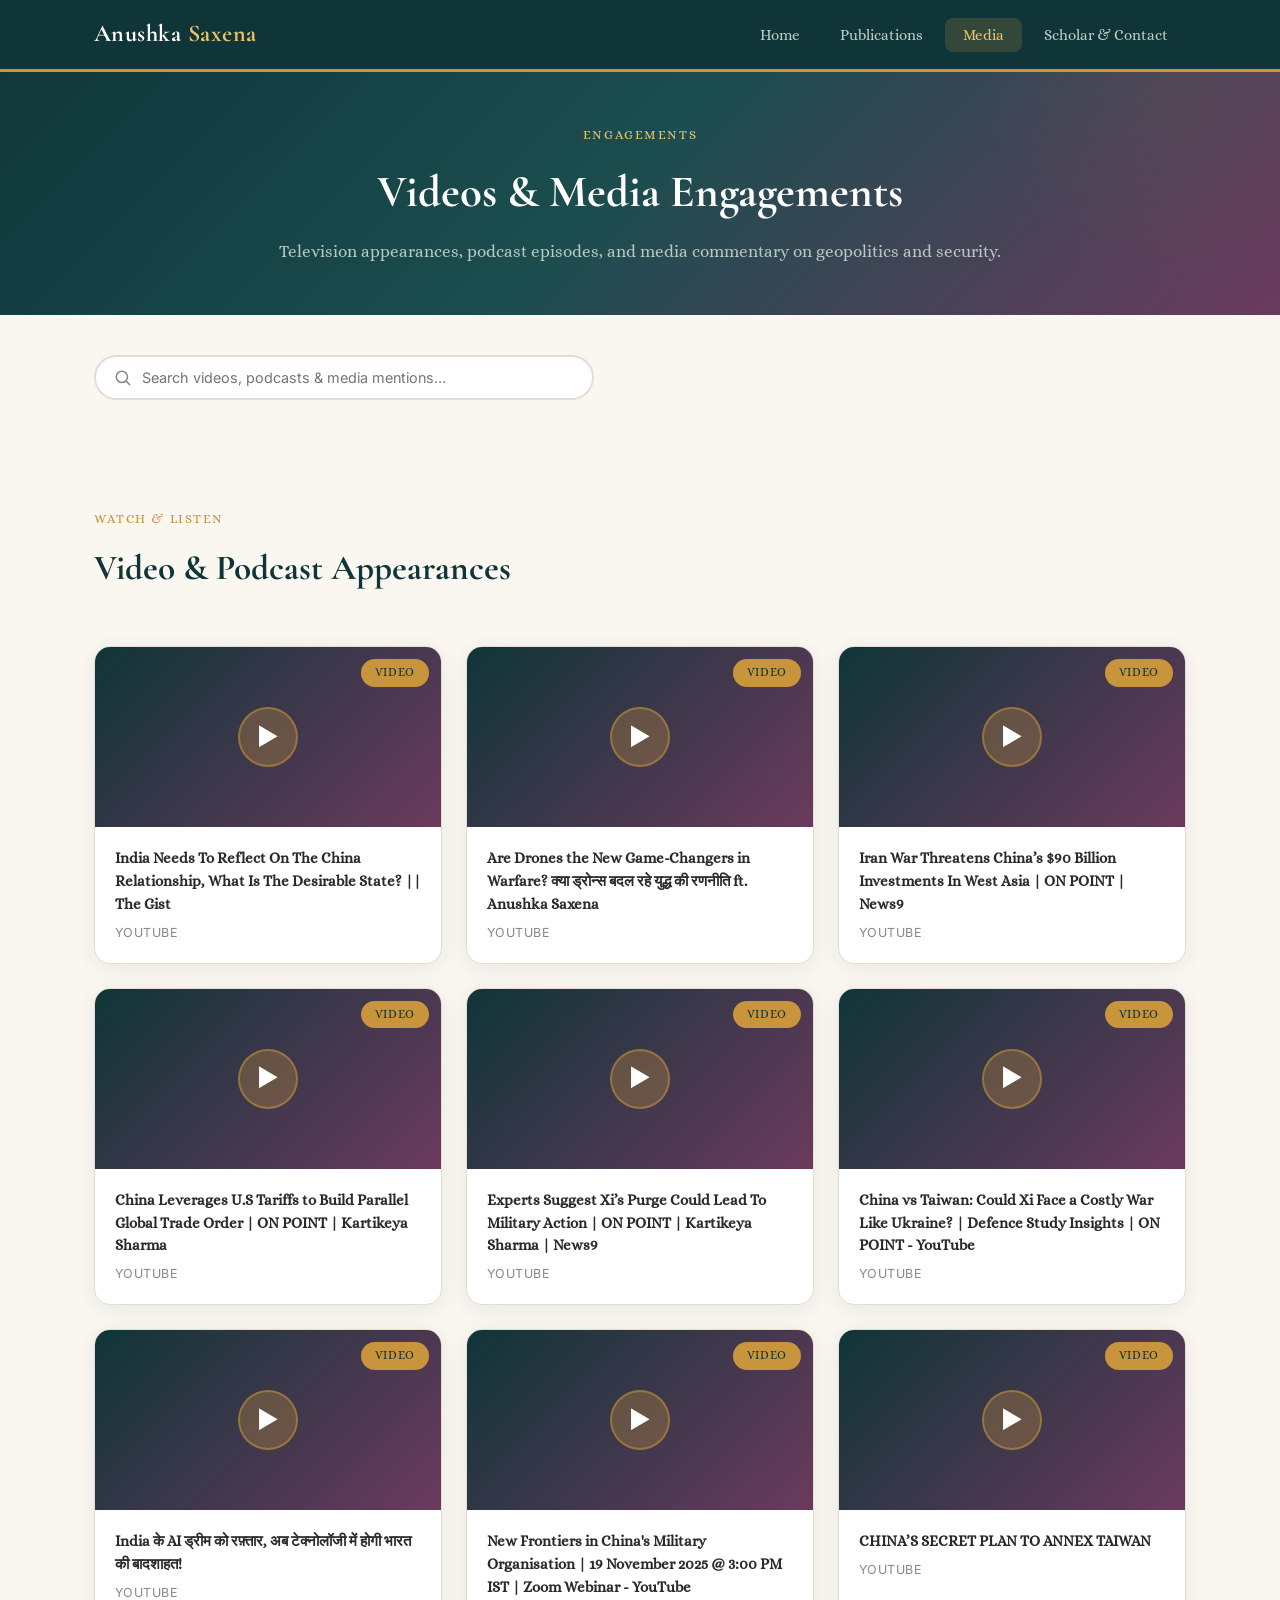
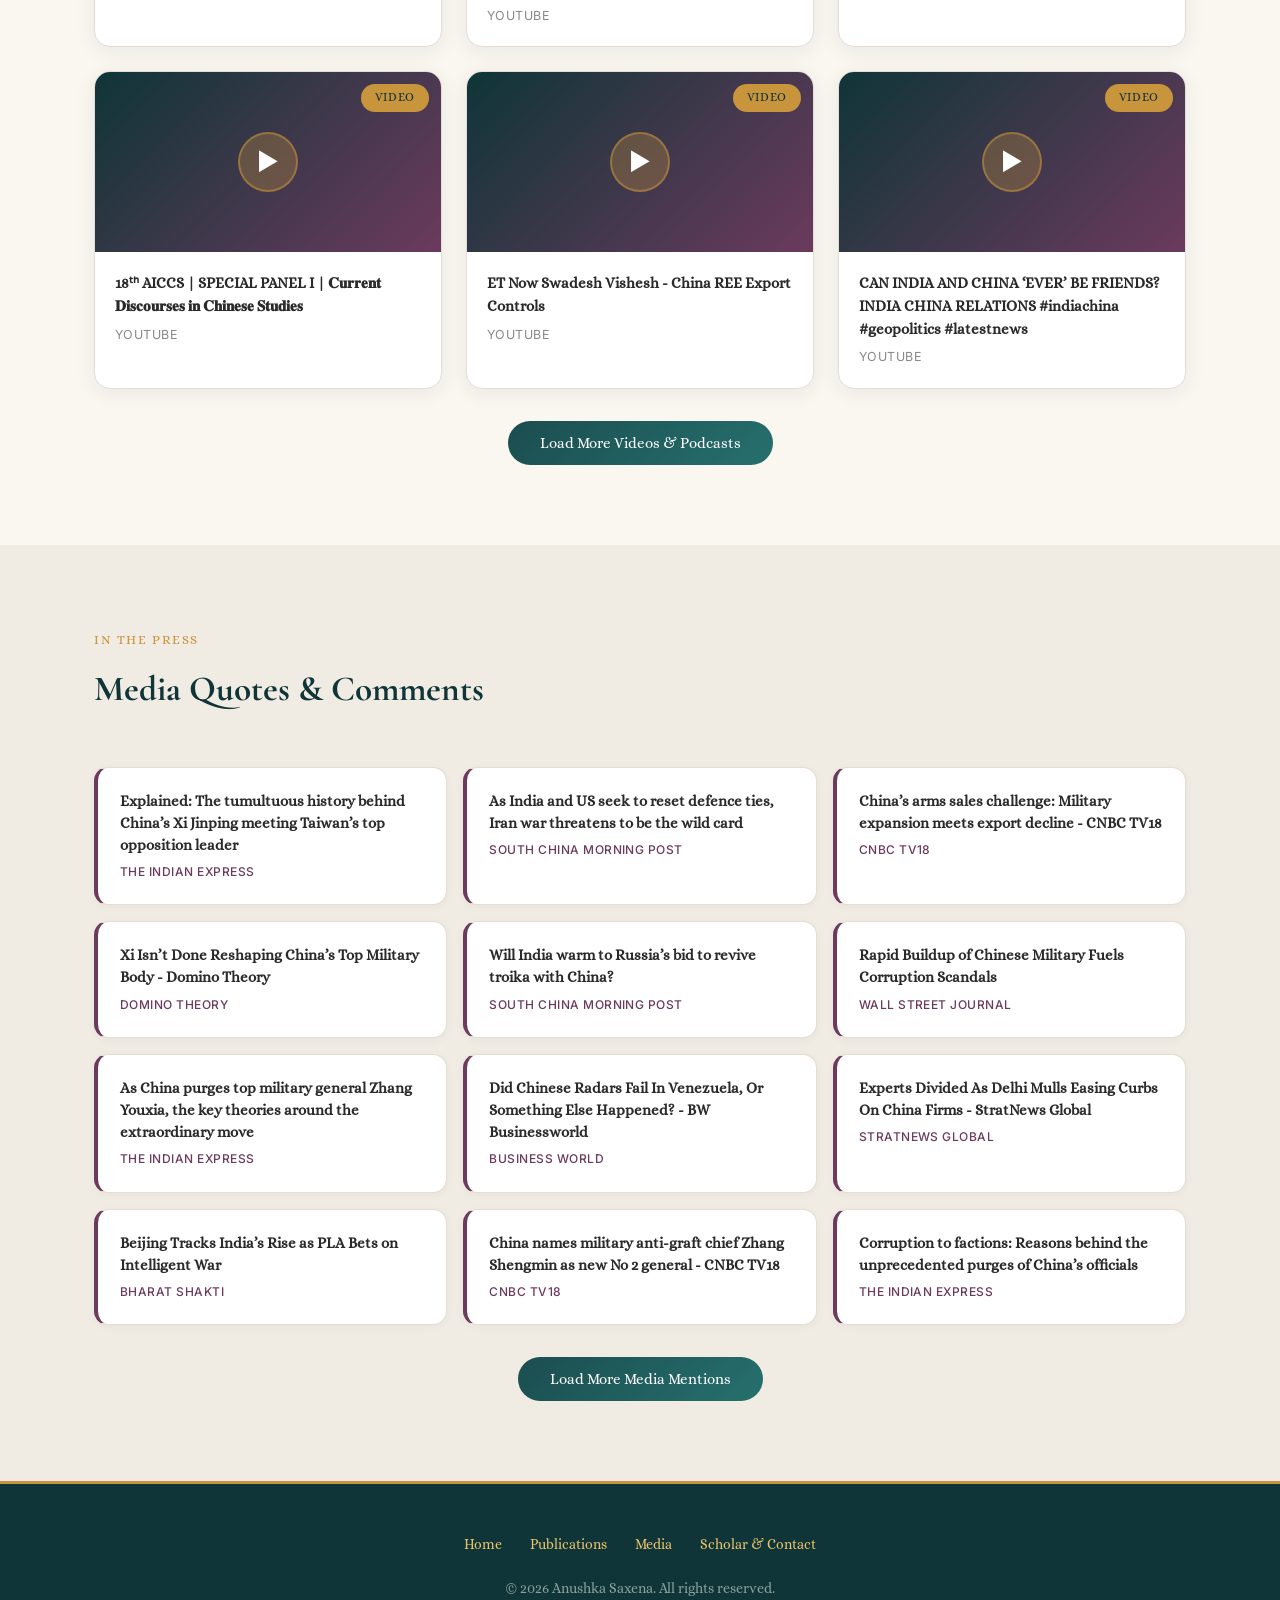
==== commit 36ea521c: "Add files via upload" ====
--- a/media.html
+++ b/media.html
@@ -5,9 +5,6 @@
   <meta name="viewport" content="width=device-width, initial-scale=1.0">
   <title>Media &amp; Video Engagements | Anushka Saxena</title>
   <meta name="description" content="Anushka Saxena's video appearances, podcast episodes, and media quotes on Chinese military affairs, Indo-Pacific geopolitics, and India-China relations.">
-  <link rel="preconnect" href="https://fonts.googleapis.com">
-  <link rel="preconnect" href="https://fonts.gstatic.com" crossorigin>
-  <link href="https://fonts.googleapis.com/css2?family=Inter:wght@400;500;600;700;800&display=swap" rel="stylesheet">
   <link rel="stylesheet" href="style.css">
 </head>
 <body>
@@ -29,15 +26,16 @@
   </nav>
 
   <!-- Page Header -->
-  <section class="page-header">
+  <header class="page-header">
     <div class="container">
       <div class="section-label">Engagements</div>
-      <h1 class="section-title">Videos &amp; Media Engagements</h1>
+      <h1>Videos &amp; Media Engagements</h1>
+      <p>Television appearances, podcast episodes, and media commentary on geopolitics and security.</p>
     </div>
-  </section>
+  </header>
 
   <!-- Search -->
-  <section class="section" style="padding-top:0">
+  <section class="section" style="padding-top:40px; padding-bottom: 0;">
     <div class="container">
       <div class="pub-search">
         <svg xmlns="http://www.w3.org/2000/svg" width="18" height="18" fill="none" viewBox="0 0 24 24" stroke-width="2" stroke="currentColor"><path stroke-linecap="round" stroke-linejoin="round" d="m21 21-5.197-5.197m0 0A7.5 7.5 0 1 0 5.196 5.196a7.5 7.5 0 0 0 10.607 10.607Z"/></svg>
@@ -55,14 +53,36 @@
       </div>
       <div class="media-grid">
 
+        <a href="https://youtu.be/hQi0QzRxbac?si=EPGjlh0VLN4_lEwo" target="_blank" rel="noopener" class="media-card">
+          <div class="media-thumb">
+            <div class="play-icon">&#9654;</div>
+            <span class="type-badge video">Video</span>
+          </div>
+          <div class="media-body">
+            <h3>India Needs To Reflect On The China Relationship, What Is The Desirable State? || The Gist</h3>
+            <div class="source">YouTube</div>
+          </div>
+        </a>
+
+        <a href="https://youtu.be/aYancUoRX44?si=zJERZsRaZUsb90Iy&amp;t=150" target="_blank" rel="noopener" class="media-card">
+          <div class="media-thumb">
+            <div class="play-icon">&#9654;</div>
+            <span class="type-badge video">Video</span>
+          </div>
+          <div class="media-body">
+            <h3>Are Drones the New Game-Changers in Warfare? क्या ड्रोन्स बदल रहे युद्ध की रणनीति ft. Anushka Saxena</h3>
+            <div class="source">YouTube</div>
+          </div>
+        </a>
+
         <a href="https://www.youtube.com/watch?v=PoQJfeiZXqk" target="_blank" rel="noopener" class="media-card">
           <div class="media-thumb">
             <div class="play-icon">&#9654;</div>
             <span class="type-badge video">Video</span>
           </div>
           <div class="media-body">
-            <h3>Iran War Threatens China's $90 Billion Investments | ON POINT</h3>
-            <div class="source">YouTube / News9</div>
+            <h3>Iran War Threatens China’s $90 Billion Investments In West Asia | ON POINT | News9</h3>
+            <div class="source">YouTube</div>
           </div>
         </a>
 
@@ -72,18 +92,18 @@
             <span class="type-badge video">Video</span>
           </div>
           <div class="media-body">
-            <h3>China Leverages U.S Tariffs to Build Parallel Global Trade Order</h3>
-            <div class="source">YouTube</div>
-          </div>
-        </a>
-
-        <a href="https://youtube.com/watch?si=BdKgEsbZ8DdupuvK&t=38&v=0QXnD5BtYLA" target="_blank" rel="noopener" class="media-card">
-          <div class="media-thumb">
-            <div class="play-icon">&#9654;</div>
-            <span class="type-badge video">Video</span>
-          </div>
-          <div class="media-body">
-            <h3>Experts Suggest Xi's Purge Could Lead To Military Action</h3>
+            <h3>China Leverages U.S Tariffs to Build Parallel Global Trade Order | ON POINT | Kartikeya Sharma</h3>
+            <div class="source">YouTube</div>
+          </div>
+        </a>
+
+        <a href="https://youtube.com/watch?si=BdKgEsbZ8DdupuvK&amp;t=38&amp;v=0QXnD5BtYLA&amp;feature=youtu.be" target="_blank" rel="noopener" class="media-card">
+          <div class="media-thumb">
+            <div class="play-icon">&#9654;</div>
+            <span class="type-badge video">Video</span>
+          </div>
+          <div class="media-body">
+            <h3>Experts Suggest Xi’s Purge Could Lead To Military Action | ON POINT | Kartikeya Sharma | News9</h3>
             <div class="source">YouTube</div>
           </div>
         </a>
@@ -94,7 +114,18 @@
             <span class="type-badge video">Video</span>
           </div>
           <div class="media-body">
-            <h3>China vs Taiwan: Could Xi Face a Costly War Like Ukraine?</h3>
+            <h3>China vs Taiwan: Could Xi Face a Costly War Like Ukraine? | Defence Study Insights | ON POINT - YouTube</h3>
+            <div class="source">YouTube</div>
+          </div>
+        </a>
+
+        <a href="https://www.youtube.com/watch?si=9Xi9Mpf6-4GiuSjs&amp;t=848&amp;v=evena7mzqiU&amp;feature=youtu.be" target="_blank" rel="noopener" class="media-card">
+          <div class="media-thumb">
+            <div class="play-icon">&#9654;</div>
+            <span class="type-badge video">Video</span>
+          </div>
+          <div class="media-body">
+            <h3>India के AI ड्रीम को रफ़्तार, अब टेक्नोलॉजी में होगी भारत की बादशाहत!</h3>
             <div class="source">YouTube</div>
           </div>
         </a>
@@ -105,7 +136,7 @@
             <span class="type-badge video">Video</span>
           </div>
           <div class="media-body">
-            <h3>New Frontiers in China's Military Organisation</h3>
+            <h3>New Frontiers in China&#x27;s Military Organisation | 19 November 2025 @ 3:00 PM IST | Zoom Webinar - YouTube</h3>
             <div class="source">YouTube</div>
           </div>
         </a>
@@ -116,18 +147,18 @@
             <span class="type-badge video">Video</span>
           </div>
           <div class="media-body">
-            <h3>China's Secret Plan to Annex Taiwan</h3>
-            <div class="source">YouTube</div>
-          </div>
-        </a>
-
-        <a href="https://youtu.be/1tslLQmY7B0?si=-a6nUS5n8Hj4WVDg&t=19" target="_blank" rel="noopener" class="media-card">
-          <div class="media-thumb">
-            <div class="play-icon">&#9654;</div>
-            <span class="type-badge video">Video</span>
-          </div>
-          <div class="media-body">
-            <h3>18th AICCS | Current Discourses in Chinese Studies</h3>
+            <h3>CHINA’S SECRET PLAN TO ANNEX TAIWAN</h3>
+            <div class="source">YouTube</div>
+          </div>
+        </a>
+
+        <a href="https://youtu.be/1tslLQmY7B0?si=-a6nUS5n8Hj4WVDg&amp;t=19" target="_blank" rel="noopener" class="media-card">
+          <div class="media-thumb">
+            <div class="play-icon">&#9654;</div>
+            <span class="type-badge video">Video</span>
+          </div>
+          <div class="media-body">
+            <h3>18ᵗʰ AICCS | SPECIAL PANEL I | 𝐂𝐮𝐫𝐫𝐞𝐧𝐭 𝐃𝐢𝐬𝐜𝐨𝐮𝐫𝐬𝐞𝐬 𝐢𝐧 𝐂𝐡𝐢𝐧𝐞𝐬𝐞 𝐒𝐭𝐮𝐝𝐢𝐞𝐬</h3>
             <div class="source">YouTube</div>
           </div>
         </a>
@@ -149,45 +180,54 @@
             <span class="type-badge video">Video</span>
           </div>
           <div class="media-body">
-            <h3>Can India and China Ever Be Friends?</h3>
-            <div class="source">YouTube</div>
-          </div>
-        </a>
-
-        <a href="https://open.spotify.com/playlist/6anYgomU7k1EGMBWf5NkmC" target="_blank" rel="noopener" class="media-card">
+            <h3>CAN INDIA AND CHINA ‘EVER’ BE FRIENDS? INDIA CHINA RELATIONS #indiachina #geopolitics #latestnews</h3>
+            <div class="source">YouTube</div>
+          </div>
+        </a>
+
+        <a href="https://stratnewsglobal.com/defence-and-security/chinas-parade-demonstrated-military-strength-and-willingness-to-use-it" target="_blank" rel="noopener" class="media-card hidden">
+          <div class="media-thumb">
+            <div class="play-icon">&#9654;</div>
+            <span class="type-badge video">Video</span>
+          </div>
+          <div class="media-body">
+            <h3>China&#x27;s Parade Demonstrated Military Strength And Willingness</h3>
+            <div class="source">StratNews Global</div>
+          </div>
+        </a>
+
+        <a href="https://open.spotify.com/playlist/6anYgomU7k1EGMBWf5NkmC" target="_blank" rel="noopener" class="media-card hidden">
           <div class="media-thumb">
             <div class="play-icon">&#9654;</div>
             <span class="type-badge podcast">Podcast</span>
           </div>
           <div class="media-body">
-            <h3>All Things Policy Podcast Playlist</h3>
+            <h3>My Takshashila &#x27;All Things Policy&#x27; Podcast Playlist</h3>
             <div class="source">Spotify</div>
           </div>
         </a>
 
-        <a href="https://youtu.be/QghmcqDq9Lg?si=Xci93uxMqYYBTb02&t=30" target="_blank" rel="noopener" class="media-card">
-          <div class="media-thumb">
-            <div class="play-icon">&#9654;</div>
-            <span class="type-badge video">Video</span>
-          </div>
-          <div class="media-body">
-            <h3>Can India mitigate extreme import dependency on China?</h3>
-            <div class="source">YouTube</div>
-          </div>
-        </a>
-
-        <a href="https://www.youtube.com/watch?v=_V9HUJXyln8&t=1s" target="_blank" rel="noopener" class="media-card">
-          <div class="media-thumb">
-            <div class="play-icon">&#9654;</div>
-            <span class="type-badge video">Video</span>
-          </div>
-          <div class="media-body">
-            <h3>India's China Playbook</h3>
-            <div class="source">YouTube</div>
-          </div>
-        </a>
-
-        <!-- Hidden cards (load more) -->
+        <a href="https://youtu.be/QghmcqDq9Lg?si=Xci93uxMqYYBTb02&amp;t=30" target="_blank" rel="noopener" class="media-card hidden">
+          <div class="media-thumb">
+            <div class="play-icon">&#9654;</div>
+            <span class="type-badge video">Video</span>
+          </div>
+          <div class="media-body">
+            <h3>Can India mitigate extreme import dependency on China? | Global Express | Part 3</h3>
+            <div class="source">YouTube</div>
+          </div>
+        </a>
+
+        <a href="https://www.youtube.com/watch?v=_V9HUJXyln8&amp;t=1s" target="_blank" rel="noopener" class="media-card hidden">
+          <div class="media-thumb">
+            <div class="play-icon">&#9654;</div>
+            <span class="type-badge video">Video</span>
+          </div>
+          <div class="media-body">
+            <h3>CHE#68 | English Podcast | India&#x27;s China Playbook | ​Anushka Saxena</h3>
+            <div class="source">YouTube</div>
+          </div>
+        </a>
 
         <a href="https://www.youtube.com/watch?v=zsCnIli5iFg" target="_blank" rel="noopener" class="media-card hidden">
           <div class="media-thumb">
@@ -195,7 +235,7 @@
             <span class="type-badge video">Video</span>
           </div>
           <div class="media-body">
-            <h3>Global Express | How do you solve a problem like Pakistan?</h3>
+            <h3>Global Express</h3>
             <div class="source">YouTube</div>
           </div>
         </a>
@@ -206,8 +246,8 @@
             <span class="type-badge podcast">Podcast</span>
           </div>
           <div class="media-body">
-            <h3>India's Strategic Calculations: Engaging U.S. and China</h3>
-            <div class="source">IP Circle Podcast</div>
+            <h3>India’s Strategic Calculations: Engaging the U.S. and China in a Changing Indo-Pacific</h3>
+            <div class="source">IP Circle</div>
           </div>
         </a>
 
@@ -233,13 +273,13 @@
           </div>
         </a>
 
-        <a href="https://www.youtube.com/watch?v=xO_bi542ka0&t=1s" target="_blank" rel="noopener" class="media-card hidden">
-          <div class="media-thumb">
-            <div class="play-icon">&#9654;</div>
-            <span class="type-badge video">Video</span>
-          </div>
-          <div class="media-body">
-            <h3>India's Mineral Dependency On China</h3>
+        <a href="https://www.youtube.com/watch?v=xO_bi542ka0&amp;t=1s" target="_blank" rel="noopener" class="media-card hidden">
+          <div class="media-thumb">
+            <div class="play-icon">&#9654;</div>
+            <span class="type-badge video">Video</span>
+          </div>
+          <div class="media-body">
+            <h3>India&#x27;s Mineral Dependency On China</h3>
             <div class="source">YouTube</div>
           </div>
         </a>
@@ -255,14 +295,25 @@
           </div>
         </a>
 
-        <a href="https://www.youtube.com/watch?v=5iJWd6LzpfA&t=909s" target="_blank" rel="noopener" class="media-card hidden">
-          <div class="media-thumb">
-            <div class="play-icon">&#9654;</div>
-            <span class="type-badge video">Video</span>
-          </div>
-          <div class="media-body">
-            <h3>Russian bear hug and US rap: Should India shed strategic ambivalence?</h3>
-            <div class="source">YouTube</div>
+        <a href="https://www.youtube.com/watch?v=5iJWd6LzpfA&amp;t=909s" target="_blank" rel="noopener" class="media-card hidden">
+          <div class="media-thumb">
+            <div class="play-icon">&#9654;</div>
+            <span class="type-badge video">Video</span>
+          </div>
+          <div class="media-body">
+            <h3>Russian bear hug and US rap: Should India shed its strategic ambivalence?</h3>
+            <div class="source">YouTube</div>
+          </div>
+        </a>
+
+        <a href="https://stratnewsglobal.com/china/young-scholars-analyse-chinas-politics-economy-and-the-military-on-sng-roundtable/" target="_blank" rel="noopener" class="media-card hidden">
+          <div class="media-thumb">
+            <div class="play-icon">&#9654;</div>
+            <span class="type-badge video">Video</span>
+          </div>
+          <div class="media-body">
+            <h3>Young Scholars Analyse China&#x27;s Politics, Economy And The Military On SNG Roundtable</h3>
+            <div class="source">StratNews Global</div>
           </div>
         </a>
 
@@ -277,7 +328,7 @@
           </div>
         </a>
 
-        <a href="https://open.spotify.com/episode/4qVS6bKfNpvkr5XGRRQK7J" target="_blank" rel="noopener" class="media-card hidden">
+        <a href="https://open.spotify.com/episode/4qVS6bKfNpvkr5XGRRQK7J?si=Ss9znRhmQFC1p8TezsuNzw" target="_blank" rel="noopener" class="media-card hidden">
           <div class="media-thumb">
             <div class="play-icon">&#9654;</div>
             <span class="type-badge podcast">Podcast</span>
@@ -288,7 +339,7 @@
           </div>
         </a>
 
-        <a href="https://open.spotify.com/episode/5ysPXVB3P2oWBCa6V9mPTz" target="_blank" rel="noopener" class="media-card hidden">
+        <a href="https://open.spotify.com/episode/5ysPXVB3P2oWBCa6V9mPTz?si=zn6QWnc5THOY0kWj-UGu8w" target="_blank" rel="noopener" class="media-card hidden">
           <div class="media-thumb">
             <div class="play-icon">&#9654;</div>
             <span class="type-badge podcast">Podcast</span>
@@ -299,15 +350,59 @@
           </div>
         </a>
 
+        <a href="https://www.youtube.com/watch?v=ttMXeRG0U14&amp;t=295s" target="_blank" rel="noopener" class="media-card hidden">
+          <div class="media-thumb">
+            <div class="play-icon">&#9654;</div>
+            <span class="type-badge video">Video</span>
+          </div>
+          <div class="media-body">
+            <h3>Swiping Right on Tech Policy: An Assessment of Young India’s Aspirations</h3>
+            <div class="source">YouTube</div>
+          </div>
+        </a>
+
+        <a href="https://www.kqzyfj.com/click-101093762-17072556" target="_blank" rel="noopener" class="media-card hidden">
+          <div class="media-thumb">
+            <div class="play-icon">&#9654;</div>
+            <span class="type-badge video">Video</span>
+          </div>
+          <div class="media-body">
+            <h3>Get 60% off Sitewide</h3>
+            <div class="source">Kqzyfj</div>
+          </div>
+        </a>
+
+        <a href="https://armra.com" target="_blank" rel="noopener" class="media-card hidden">
+          <div class="media-thumb">
+            <div class="play-icon">&#9654;</div>
+            <span class="type-badge video">Video</span>
+          </div>
+          <div class="media-body">
+            <h3>Sip your way to stronger health with 30% off at ARMRA</h3>
+            <div class="source">Armra</div>
+          </div>
+        </a>
+
+        <a href="https://omniluxled.com" target="_blank" rel="noopener" class="media-card hidden">
+          <div class="media-thumb">
+            <div class="play-icon">&#9654;</div>
+            <span class="type-badge video">Video</span>
+          </div>
+          <div class="media-body">
+            <h3>Save 10% at Omnilux LED</h3>
+            <div class="source">Omniluxled</div>
+          </div>
+        </a>
+
       </div>
       <div class="load-more-wrap">
-        <button class="load-more" data-target="media-grid">Load More Videos &amp; Podcasts</button>
+        <button class="load-more">Load More Videos &amp; Podcasts</button>
       </div>
     </div>
   </section>
 
   <!-- Media Quotes & Comments -->
-  <section class="section">
+  <section class="section section-alt">
     <div class="container">
       <div class="section-header">
         <div class="section-label">In the Press</div>
@@ -315,18 +410,28 @@
       </div>
       <div class="quotes-grid">
 
-        <a href="https://www.cnbctv18.com/world/china-arms-sales-challenge-military-expansion-meets-export-decline-ws-l-19861454.htm" target="_blank" rel="noopener" class="quote-card">
-          <h3>China's arms sales challenge: Military expansion meets export decline</h3>
+        <a href="https://indianexpress.com/article/explained/explained-global/kmt-china-visit-taiwan-politics-ccp-relations-10632733" target="_blank" rel="noopener" class="quote-card">
+          <h3>Explained: The tumultuous history behind China’s Xi Jinping meeting Taiwan’s top opposition leader</h3>
+          <div class="source">The Indian Express</div>
+        </a>
+
+        <a href="https://www.scmp.com/week-asia/politics/article/3347980/india-and-us-seek-reset-defence-ties-iran-war-threatens-be-wild-card" target="_blank" rel="noopener" class="quote-card">
+          <h3>As India and US seek to reset defence ties, Iran war threatens to be the wild card</h3>
+          <div class="source">South China Morning Post</div>
+        </a>
+
+        <a href="https://www.cnbctv18.com/world/china-arms-sales-challenge-military-expansion-meets-export-decline-ws-l-19861454.htm?utm_medium=social&amp;utm_source=linkedin&amp;utm_campaign=regular-editorial" target="_blank" rel="noopener" class="quote-card">
+          <h3>China’s arms sales challenge: Military expansion meets export decline - CNBC TV18</h3>
           <div class="source">CNBC TV18</div>
         </a>
 
         <a href="https://dominotheory.com/xi-isnt-done-reshaping-chinas-top-military-body" target="_blank" rel="noopener" class="quote-card">
-          <h3>Xi Isn't Done Reshaping China's Top Military Body</h3>
+          <h3>Xi Isn’t Done Reshaping China’s Top Military Body - Domino Theory</h3>
           <div class="source">Domino Theory</div>
         </a>
 
         <a href="https://www.scmp.com/week-asia/politics/article/3341882/will-india-warm-russias-bid-revive-troika-china" target="_blank" rel="noopener" class="quote-card">
-          <h3>Will India warm to Russia's bid to revive troika with China?</h3>
+          <h3>Will India warm to Russia’s bid to revive troika with China?</h3>
           <div class="source">South China Morning Post</div>
         </a>
 
@@ -336,55 +441,53 @@
         </a>
 
         <a href="https://indianexpress.com/article/explained/explained-global/china-purges-military-general-zhang-youxia-motive-theory-xi-10494480" target="_blank" rel="noopener" class="quote-card">
-          <h3>China purges top military general Zhang Youxia</h3>
-          <div class="source">Indian Express</div>
+          <h3>As China purges top military general Zhang Youxia, the key theories around the extraordinary move</h3>
+          <div class="source">The Indian Express</div>
         </a>
 
         <a href="https://www.businessworld.in/article/did-chinese-radars-fail-in-venezuela-or-something-else-happened-587034" target="_blank" rel="noopener" class="quote-card">
-          <h3>Did Chinese Radars Fail In Venezuela?</h3>
+          <h3>Did Chinese Radars Fail In Venezuela, Or Something Else Happened? - BW Businessworld</h3>
           <div class="source">Business World</div>
         </a>
 
         <a href="https://stratnewsglobal.com/china/experts-divided-as-delhi-mulls-easing-curbs-on-china-firms" target="_blank" rel="noopener" class="quote-card">
-          <h3>Experts Divided As Delhi Mulls Easing Curbs On China Firms</h3>
+          <h3>Experts Divided As Delhi Mulls Easing Curbs On China Firms - StratNews Global</h3>
           <div class="source">StratNews Global</div>
         </a>
 
         <a href="https://bharatshakti.in/beijing-tracks-indias-military-modernisation-as-pla-bets-on-multi-domain-warfare" target="_blank" rel="noopener" class="quote-card">
-          <h3>Beijing Tracks India's Rise as PLA Bets on Intelligent War</h3>
+          <h3>Beijing Tracks India’s Rise as PLA Bets on Intelligent War</h3>
           <div class="source">Bharat Shakti</div>
         </a>
 
         <a href="https://www.cnbctv18.com/world/china-names-military-anti-graft-chief-zhang-shengmin-as-new-no-2-general-19724394.htm" target="_blank" rel="noopener" class="quote-card">
-          <h3>China names military anti-graft chief Zhang Shengmin as new No 2 general</h3>
+          <h3>China names military anti-graft chief Zhang Shengmin as new No 2 general - CNBC TV18</h3>
           <div class="source">CNBC TV18</div>
         </a>
 
         <a href="https://indianexpress.com/article/explained/explained-global/china-plenum-purge-officials-pla-xi-reasons-corruption-10323013" target="_blank" rel="noopener" class="quote-card">
-          <h3>Corruption to factions: Reasons behind unprecedented purges of China's officials</h3>
-          <div class="source">Indian Express</div>
-        </a>
-
-        <!-- Hidden cards (load more) -->
+          <h3>Corruption to factions: Reasons behind the unprecedented purges of China’s officials</h3>
+          <div class="source">The Indian Express</div>
+        </a>
 
         <a href="https://www.thehindu.com/education/explained-is-chinas-new-k-visa-a-game-changer-for-indian-stem-graduates-facing-h1b-uncertainty/article70172208.ece" target="_blank" rel="noopener" class="quote-card hidden">
-          <h3>Is China's new K visa a game-changer for Indian STEM graduates?</h3>
+          <h3>Is China’s new K visa a game-changer for Indian STEM graduates facing H1B uncertainty? - The Hindu</h3>
           <div class="source">The Hindu</div>
         </a>
 
         <a href="https://www.outlookbusiness.com/in-depth/should-india-reopen-its-doors-to-chinese-start-up-investments" target="_blank" rel="noopener" class="quote-card hidden">
-          <h3>Should India Reopen its Doors to Chinese Start-up Investments?</h3>
+          <h3>Should India Reopen its Doors to Chinese Start-up Investments? – Outlook Business</h3>
           <div class="source">Outlook Business</div>
         </a>
 
         <a href="https://stratnewsglobal.com/dont-miss/china-hosts-xiangshan-forum-amid-pla-turmoil" target="_blank" rel="noopener" class="quote-card hidden">
-          <h3>China Hosts Xiangshan Forum Amid PLA Turmoil</h3>
+          <h3>China Hosts Xiangshan Forum Amid PLA Turmoil - StratNews Global</h3>
           <div class="source">StratNews Global</div>
         </a>
 
         <a href="https://indianexpress.com/article/explained/explained-global/chinas-massive-military-parade-and-capabilities-and-concerns-it-displayed-10232984" target="_blank" rel="noopener" class="quote-card hidden">
-          <h3>China's massive military parade, and capabilities and concerns it displayed</h3>
-          <div class="source">Indian Express</div>
+          <h3>Explained: China’s massive military parade, and capabilities and concerns it displayed</h3>
+          <div class="source">The Indian Express</div>
         </a>
 
         <a href="https://www.businessworld.in/article/sco-summit-india-china-signal-cautious-thaw-amid-persistent-faultlines-569733" target="_blank" rel="noopener" class="quote-card hidden">
@@ -393,12 +496,12 @@
         </a>
 
         <a href="https://www.firstpost.com/world/sco-summit-narendra-modi-xi-jinping-meeting-india-china-approach-amid-trump-disruption-13929504.html" target="_blank" rel="noopener" class="quote-card hidden">
-          <h3>Cooperate, compete, confront: India's China approach amid Trump's disruption</h3>
+          <h3>Cooperate, compete, confront: India’s China approach amid Trump’s disruption — as fundamental tensions remain</h3>
           <div class="source">Firstpost</div>
         </a>
 
         <a href="https://www.cnbctv18.com/india/chinese-fm-wang-yi-to-visit-pakistan-after-india-19656017.htm" target="_blank" rel="noopener" class="quote-card hidden">
-          <h3>Chinese FM Wang Yi to visit Pakistan after India</h3>
+          <h3>Chinese FM Wang Yi to visit Pakistan after India - CNBC TV18</h3>
           <div class="source">CNBC TV18</div>
         </a>
 
@@ -407,19 +510,194 @@
           <div class="source">Business World</div>
         </a>
 
-        <a href="https://indianexpress.com/article/explained/explained-global/china-senior-military-officials-purge-reason-xi-corruption-10111900/" target="_blank" rel="noopener" class="quote-card hidden">
-          <h3>China's recent removal of senior military officials, and what these 'purges' indicate</h3>
-          <div class="source">Indian Express</div>
+        <a href="https://indianexpress.com/article/explained/explained-global/china-senior-military-officials-purge-reason-xi-corruption-10111900/?ref=expin" target="_blank" rel="noopener" class="quote-card hidden">
+          <h3>Explained: China’s recent removal of senior military officials, and what these ‘purges’ indicate</h3>
+          <div class="source">The Indian Express</div>
         </a>
 
         <a href="https://www.cnbctv18.com/photos/world/how-the-next-dalai-lama-will-be-chosen-and-where-india-china-stands-19631429.htm" target="_blank" rel="noopener" class="quote-card hidden">
-          <h3>How the next Dalai Lama will be chosen — and where India stands</h3>
+          <h3>How the next Dalai Lama will be chosen — and where India stands - CNBC TV18</h3>
           <div class="source">CNBC TV18</div>
+        </a>
+
+        <a href="https://www.firstpost.com/world/beyond-faith-why-dalai-lama-reincarnation-is-a-geopolitical-tussle-and-not-just-about-tibet-13903629.html" target="_blank" rel="noopener" class="quote-card hidden">
+          <h3>Beyond faith: Why Dalai Lama’s reincarnation is a geopolitical tussle &amp; not just about Tibet</h3>
+          <div class="source">Firstpost</div>
+        </a>
+
+        <a href="https://www.cnbctv18.com/world/china-private-sector-law-party-control-19618820.htm" target="_blank" rel="noopener" class="quote-card hidden">
+          <h3>China&#x27;s loosened leash on private sector recoils in just about a month - CNBC TV18</h3>
+          <div class="source">CNBC TV18</div>
+        </a>
+
+        <a href="https://indianexpress.com/article/explained/explained-global/china-this-week-china-pakistan-afghanistan-cpec-ai-national-security-10024858/" target="_blank" rel="noopener" class="quote-card hidden">
+          <h3>China This Week</h3>
+          <div class="source">The Indian Express</div>
+        </a>
+
+        <a href="https://www.rfa.org/english/china/2025/05/20/china-taiwan-south-africa-liaison-office/" target="_blank" rel="noopener" class="quote-card hidden">
+          <h3>South Africa downgrades Taiwan status, signaling more China influence, say experts</h3>
+          <div class="source">Rfa</div>
+        </a>
+
+        <a href="https://chinadigitaltimes.net/2025/05/chinese-nationalists-declare-victory-in-india-pakistan-conflict/" target="_blank" rel="noopener" class="quote-card hidden">
+          <h3>Chinese Nationalists Declare &quot;Victory&quot; in India-Pakistan Conflict</h3>
+          <div class="source">Chinadigitaltimes</div>
+        </a>
+
+        <a href="https://dominotheory.com/did-xi-say-he-weidong-has-to-go/" target="_blank" rel="noopener" class="quote-card hidden">
+          <h3>Did Xi Say He Has to Go? - Domino Theory</h3>
+          <div class="source">Domino Theory</div>
+        </a>
+
+        <a href="https://www.rfa.org/tibetan/sargyur/us-india-jd-vance-modi-meet-trade-cooperation-04222025061906.html" target="_blank" rel="noopener" class="quote-card hidden">
+          <h3>ཨ་མི་རི་ཀ་དང་རྒྱ་གར་གྱིས་མཉམ་འབྲེལ་རྒྱ་བསྐྱེད་དུ་གཏོང་བཞིན་པར། རྒྱ་ནག་འདྲོགས་ཡོད་པ་ཉམས་ཞིབ་པས་འགྲེལ་བརྗོད་གནང་གི་འདུག</h3>
+          <div class="source">Rfa</div>
+        </a>
+
+        <a href="https://www.rfa.org/tibetan/sargyur/china-use-artificial-intelligence-iflytek-tibet-teach-chinese-04072025073847.html" target="_blank" rel="noopener" class="quote-card hidden">
+          <h3>རྒྱ་ནག་གཞུང་གིས་བོད་ནང་རྒྱ་སྐད་སློབ་འཁྲིད་རྒྱ་བསྐྱེད་ཆེད་མི་བཟོས་རིག་ནུས་བེད་སྤྱོད་བྱེད་འགོ་བཙུགས་འདུག</h3>
+          <div class="source">Rfa</div>
+        </a>
+
+        <a href="https://www.rfa.org/english/tibet/2025/04/01/tibet-military-on-campus-instructors/" target="_blank" rel="noopener" class="quote-card hidden">
+          <h3>China deploys army veterans for military, political training in Tibetan schools</h3>
+          <div class="source">Rfa</div>
+        </a>
+
+        <a href="https://www.rfa.org/english/tibet/2025/03/13/tibet-patriotic-education-school-children/" target="_blank" rel="noopener" class="quote-card hidden">
+          <h3>China pushes patriotic education in Tibet with propaganda movies and storytelling</h3>
+          <div class="source">Rfa</div>
+        </a>
+
+        <a href="https://www.voachinese.com/a/china-revises-pla-regulations-with-importance-of-war-readiness/8008372.html?withmediaplayer=1" target="_blank" rel="noopener" class="quote-card hidden">
+          <h3>解放军修订共同条令 强调备战打仗与海外扩展</h3>
+          <div class="source">Voachinese</div>
+        </a>
+
+        <a href="https://www.wsj.com/world/asia/china-is-mapping-the-seabed-to-unlock-a-new-edge-in-warfare-c8ac5180" target="_blank" rel="noopener" class="quote-card hidden">
+          <h3>China Is Mapping the Seabed to Unlock a New Edge in Warfare</h3>
+          <div class="source">Wall Street Journal</div>
+        </a>
+
+        <a href="https://www.businessworld.in/article/indias-fighter-jet-dilemma-invest-in-f-35-deal-or-speed-up-amca-developmen-549243" target="_blank" rel="noopener" class="quote-card hidden">
+          <h3>India’s Fighter Jet Dilemma: Invest In F-35 Deal Or Speed Up AMCA Development</h3>
+          <div class="source">Business World</div>
+        </a>
+
+        <a href="https://www.firstpost.com/world/trump-return-to-white-house-gives-more-teeth-to-indian-multilateralism-13862950.html" target="_blank" rel="noopener" class="quote-card hidden">
+          <h3>Trump’s return to White House gives more teeth to India’s multilateralism</h3>
+          <div class="source">Firstpost</div>
+        </a>
+
+        <a href="https://www.firstpost.com/world/most-indians-believe-ties-with-china-would-be-better-without-cpc-in-charge-finds-survey-13847477.html" target="_blank" rel="noopener" class="quote-card hidden">
+          <h3>Most Indians believe ties with China would be better without CPC in charge, finds survey</h3>
+          <div class="source">Firstpost</div>
+        </a>
+
+        <a href="https://www.thehindu.com/news/national/karnataka/54-feel-border-dispute-along-lac-biggest-stressor-in-india-china-relations-finds-survey/article68997127.ece" target="_blank" rel="noopener" class="quote-card hidden">
+          <h3>54% feel border dispute along LAC biggest stressor in India-China relations, finds survey</h3>
+          <div class="source">The Hindu</div>
+        </a>
+
+        <a href="https://www.rakshasamachar.com/geopolitics/takshashila-survey-2024-public-on-india-china-ties-democracy-in-china-a-game-changer/" target="_blank" rel="noopener" class="quote-card hidden">
+          <h3>Takshashila Survey 2024: भारत-चीन संबंधों को लेकर क्या सोचती है जनता, लोग बोले- चीन में होता लोकतंत्र तो ऐसे होते हालात</h3>
+          <div class="source">Rakshasamachar</div>
+        </a>
+
+        <a href="https://www.firstpost.com/world/lac-patrolling-may-be-back-to-pre-2020-level-but-india-china-ties-are-headed-to-new-normal-13830497.html" target="_blank" rel="noopener" class="quote-card hidden">
+          <h3>LAC patrolling may be back to pre-2020 level, but India-China ties are headed to new normal</h3>
+          <div class="source">Firstpost</div>
+        </a>
+
+        <a href="https://www.strategicstudyindia.com/2024/09/cooperate-or-compete-what-chinese.html" target="_blank" rel="noopener" class="quote-card hidden">
+          <h3>Cooperate or Compete?: What Chinese Analysts Think of India’s ‘Global South’ Leadership</h3>
+          <div class="source">Strategicstudyindia</div>
+        </a>
+
+        <a href="https://www.rfa.org/tibetan/sargyur/china-gathering-public-opinion-2024-10222024055747.html" target="_blank" rel="noopener" class="quote-card hidden">
+          <h3>རྒྱ་ནག་གཞུང་གིས་བོད་མི་ཚོར་བསམ་ཚུལ་བསྡུ་ལེན་བྱེད་བཞིན་པ་ནི་མི་མང་གི་བསམ་བློ་ལྟ་ཚོད་ཆེད་ཡིན་པའི་དོགས་གཞི་བྱེད་མཁན་ཡོད་སྐོར། བོད་ནང་གི་བོད་མིས་འགྲེལ་བརྗོད་གནང་གི་འདུག</h3>
+          <div class="source">Rfa</div>
+        </a>
+
+        <a href="https://www.scmp.com/week-asia/politics/article/3265705/india-plays-catch-chinas-aircraft-carriers-high-costs-loom-large" target="_blank" rel="noopener" class="quote-card hidden">
+          <h3>India wants ‘5 or 6’ more aircraft carriers – but high costs loom large</h3>
+          <div class="source">South China Morning Post</div>
+        </a>
+
+        <a href="https://www.rfa.org/english/news/tibet/china-glacial-water-tibet-maldives-06052024175935.html" target="_blank" rel="noopener" class="quote-card hidden">
+          <h3>China sends glacial water from Tibet to the Maldives, raising concerns</h3>
+          <div class="source">Rfa</div>
+        </a>
+
+        <a href="https://www.firstpost.com/world/vladimir-putin-china-visit-xi-jinping-meeting-china-russia-relationship-meaning-for-india-13772328.html" target="_blank" rel="noopener" class="quote-card hidden">
+          <h3>As Xi &amp; Putin join hands, what does ‘no limits’ friendship mean for India?</h3>
+          <div class="source">Firstpost</div>
+        </a>
+
+        <a href="https://businessworld.in/article/taiwan%E2%80%99s-independence-move-could-lead-to-us-china-confrontation-521552" target="_blank" rel="noopener" class="quote-card hidden">
+          <h3>Taiwan’s Independence Move Could Lead To US, China Confrontation</h3>
+          <div class="source">Business World</div>
+        </a>
+
+        <a href="https://www.firstpost.com/world/india-china-tibet-renaming-places-arunachal-pradesh-ladakh-13785282.html" target="_blank" rel="noopener" class="quote-card hidden">
+          <h3>China ‘renames’ places to push expansionist agenda. What will India do it for?</h3>
+          <div class="source">Firstpost</div>
+        </a>
+
+        <a href="https://www.firstpost.com/world/taiwan-president-lai-ching-te-takes-office-china-threat-economic-slowdown-to-shape-his-term-13772965.html" target="_blank" rel="noopener" class="quote-card hidden">
+          <h3>Taiwan’s President Lai Ching-te takes office, China threat &amp; slowing economy to shape his term</h3>
+          <div class="source">Firstpost</div>
+        </a>
+
+        <a href="https://www.firstpost.com/world/vladimir-putin-xi-jinping-meeting-visit-china-russia-relationship-13771674.html" target="_blank" rel="noopener" class="quote-card hidden">
+          <h3>What&#x27;s bringing Xi, Putin closer? Is it really a &#x27;no-limits&#x27; relationship?</h3>
+          <div class="source">Firstpost</div>
+        </a>
+
+        <a href="https://www.rfa.org/tibetan/sargyur/google-cache-02082024160840.html" target="_blank" rel="noopener" class="quote-card hidden">
+          <h3>གྷུ་གྷལ་ནང་ཡིག་ཆ་ཟུར་དུ་ཉར་ཚགས་བྱེད་པའི་མཐུན་རྐྱེན་མེད་པ་བཟོས་བར་བློ་ཚབས་བྱེད་མཁན་འདུག</h3>
+          <div class="source">Rfa</div>
+        </a>
+
+        <a href="https://www.outlookindia.com/international/taiwan-elections-explained-why-are-stakes-so-high-in-taiwan-polls-why-china-prefers-opposition-party-kmt-over-ruling-dpp-news-342892" target="_blank" rel="noopener" class="quote-card hidden">
+          <h3>Taiwan Elections Explained: Why Are Stakes So High In Taiwan Polls, Why China Doesn’t Want Ruling DPP To Win?</h3>
+          <div class="source">Outlookindia</div>
+        </a>
+
+        <a href="https://www.rfa.org/english/news/tibet/arunachal-pradesh-04022024161146.html" target="_blank" rel="noopener" class="quote-card hidden">
+          <h3>China names 30 places in Indian-controlled Arunachal Pradesh</h3>
+          <div class="source">Rfa</div>
+        </a>
+
+        <a href="https://www.channelnewsasia.com/world/china-missiles-water-fuel-cna-explains-us-intelligence-corruption-pla-4040281" target="_blank" rel="noopener" class="quote-card hidden">
+          <h3>The US reportedly believes China fills missiles with water instead of fuel. Is that plausible?</h3>
+          <div class="source">Channelnewsasia</div>
+        </a>
+
+        <a href="https://www.wionews.com/world/china-does-not-get-india-right-on-chanakya-and-tibet-588927" target="_blank" rel="noopener" class="quote-card hidden">
+          <h3>China does not get India right on Chanakya and Tibet</h3>
+          <div class="source">WION</div>
+        </a>
+
+        <a href="https://www.kqzyfj.com/click-101093762-17072556" target="_blank" rel="noopener" class="quote-card hidden">
+          <h3>Get 60% off Sitewide</h3>
+          <div class="source">Kqzyfj</div>
+        </a>
+
+        <a href="https://armra.com" target="_blank" rel="noopener" class="quote-card hidden">
+          <h3>Sip your way to stronger health with 30% off at ARMRA</h3>
+          <div class="source">Armra</div>
+        </a>
+
+        <a href="https://omniluxled.com" target="_blank" rel="noopener" class="quote-card hidden">
+          <h3>Save 10% at Omnilux LED</h3>
+          <div class="source">Omniluxled</div>
         </a>
 
       </div>
       <div class="load-more-wrap">
-        <button class="load-more" data-target="quotes-grid">Load More Media Mentions</button>
+        <button class="load-more">Load More Media Mentions</button>
       </div>
     </div>
   </section>
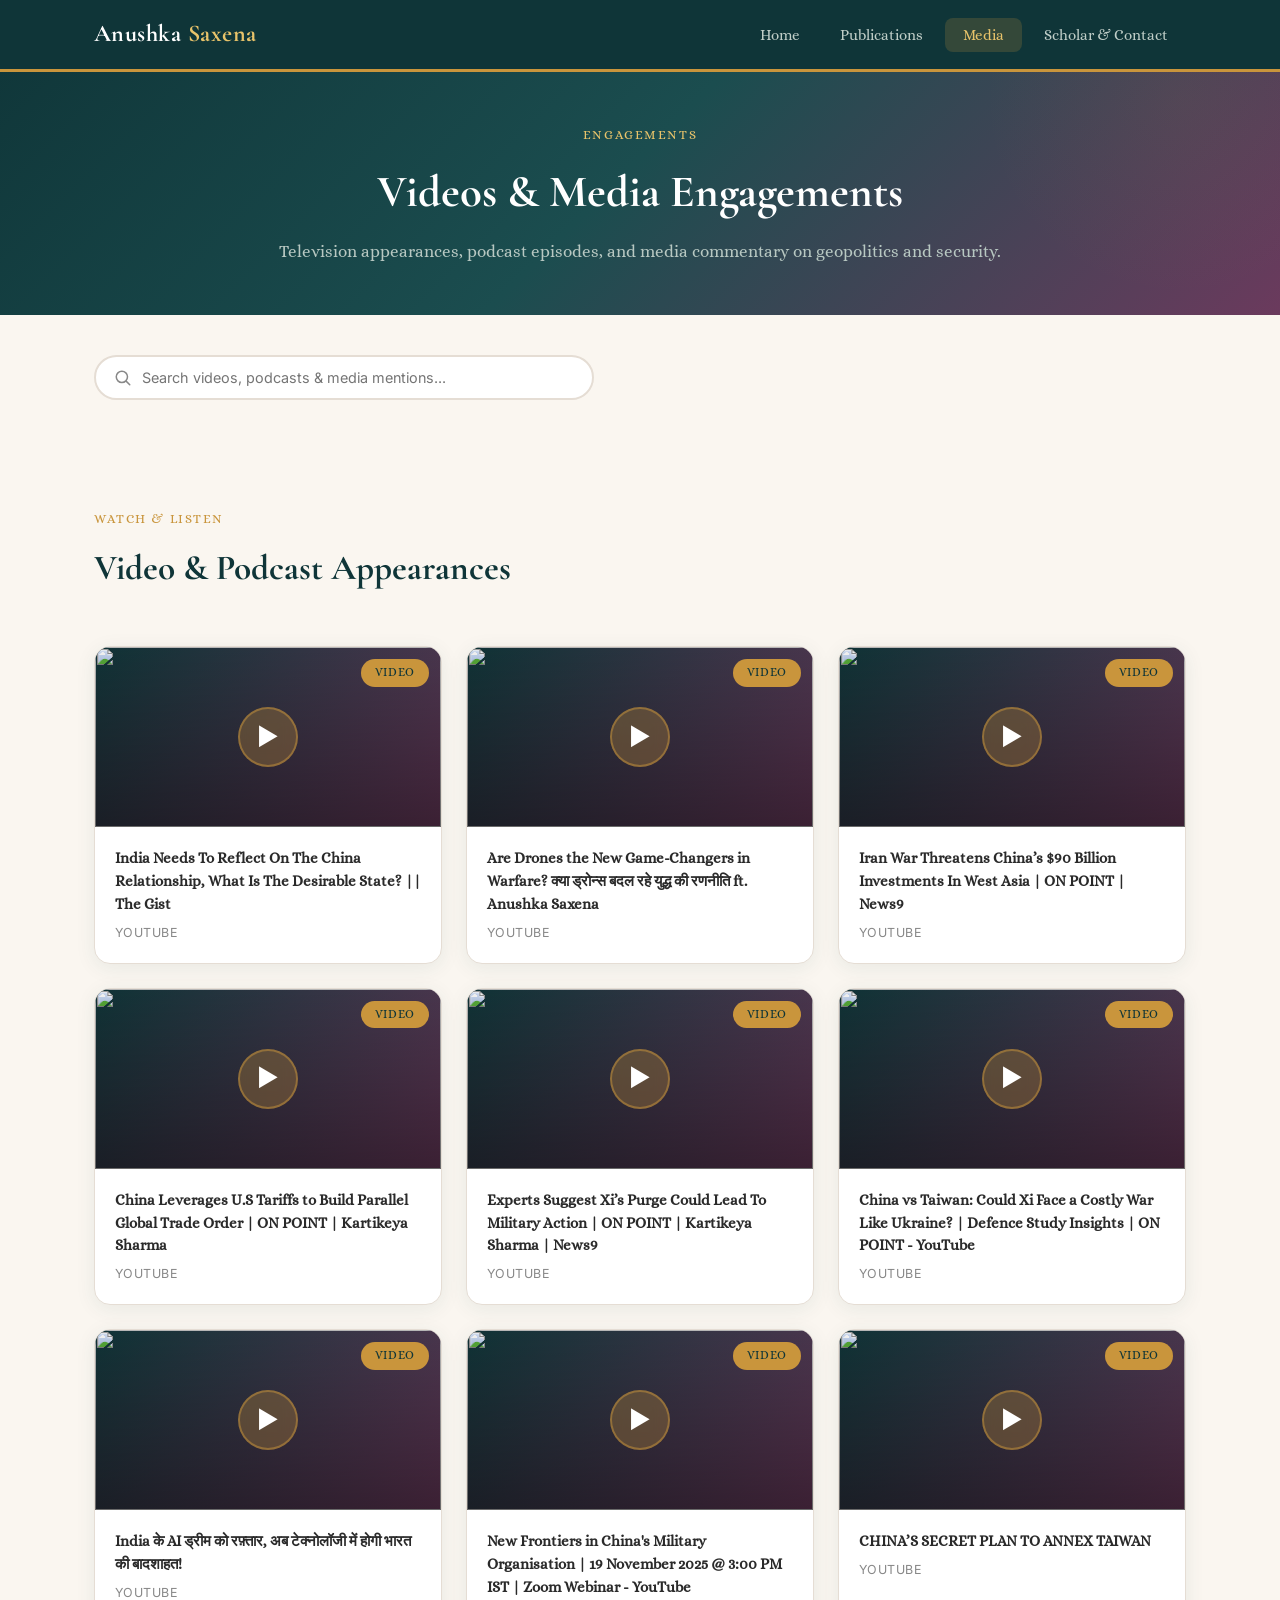
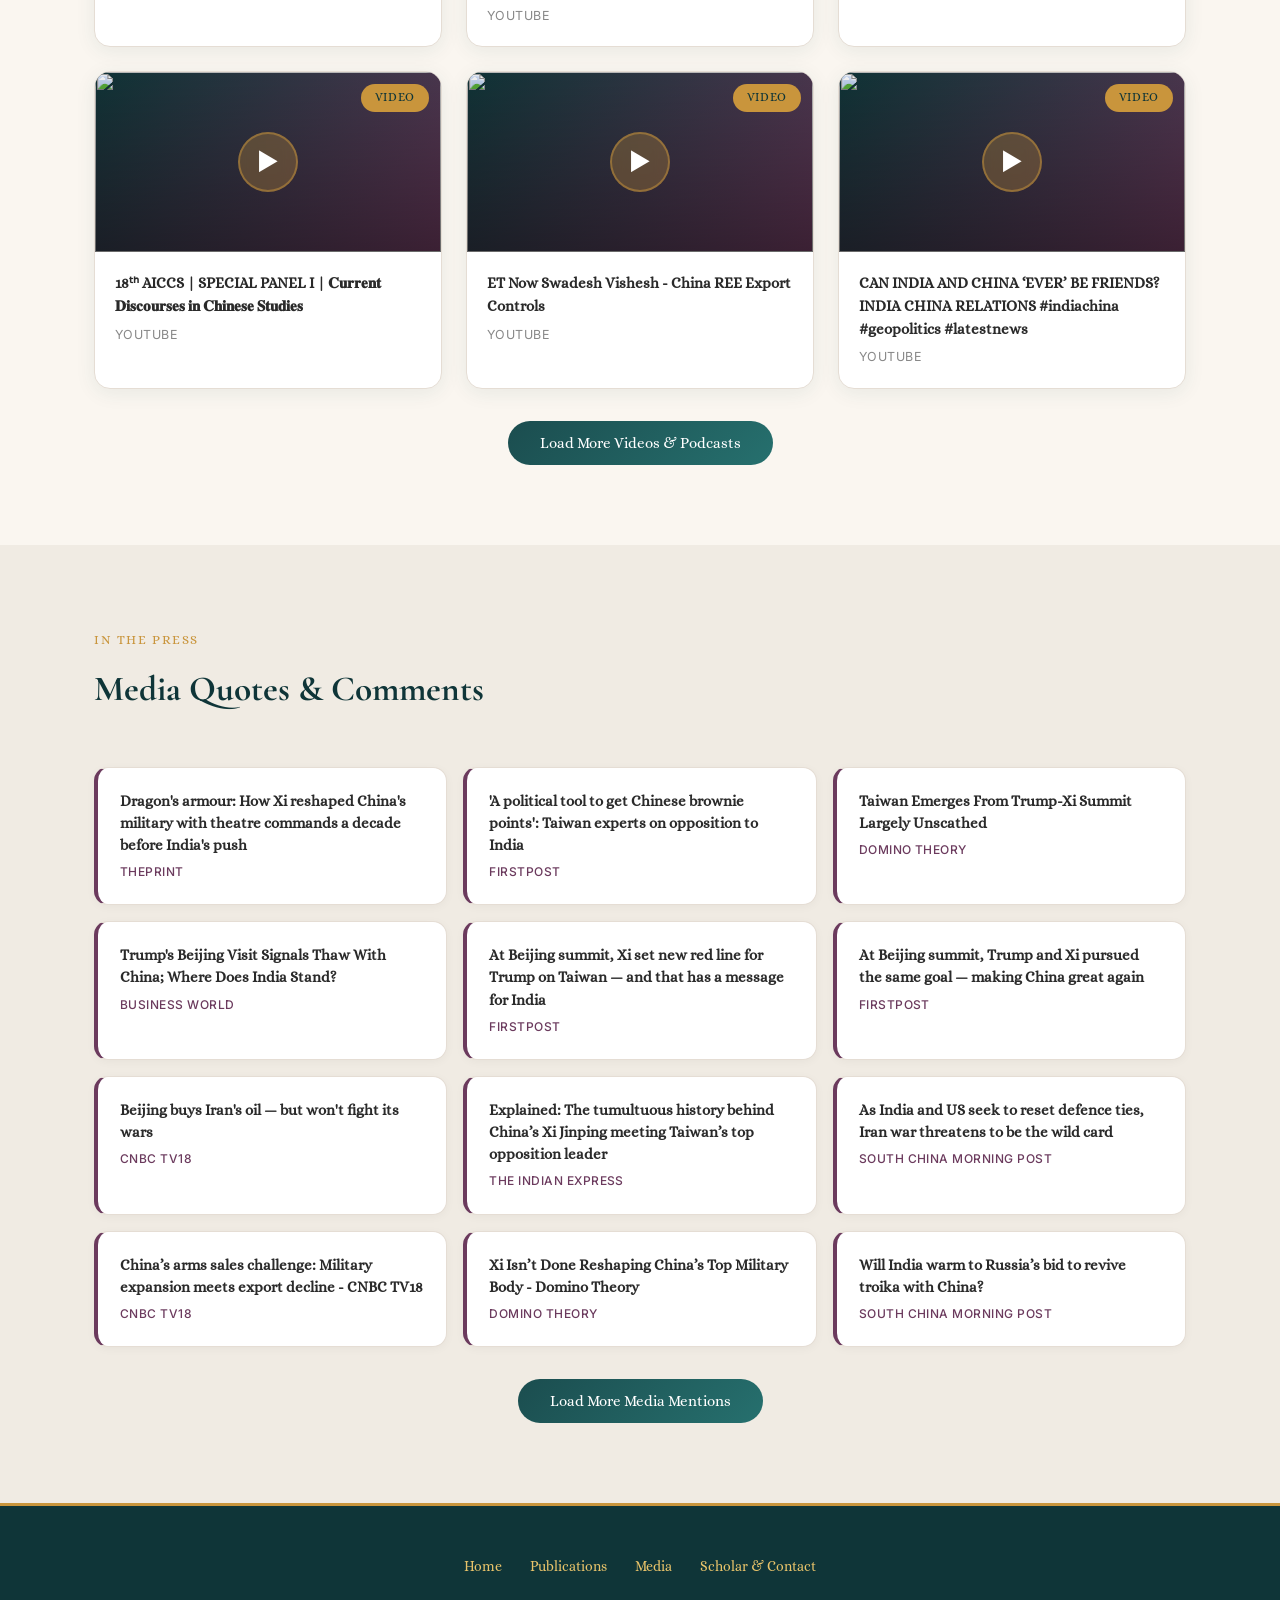
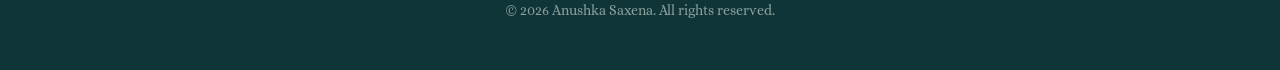
==== commit 04989964: "Add files via upload" ====
--- a/media.html
+++ b/media.html
@@ -55,6 +55,7 @@
 
         <a href="https://youtu.be/hQi0QzRxbac?si=EPGjlh0VLN4_lEwo" target="_blank" rel="noopener" class="media-card">
           <div class="media-thumb">
+            <img src="https://img.youtube.com/vi/hQi0QzRxbac/hqdefault.jpg" alt="" loading="lazy" class="thumb-img">
             <div class="play-icon">&#9654;</div>
             <span class="type-badge video">Video</span>
           </div>
@@ -66,6 +67,7 @@
 
         <a href="https://youtu.be/aYancUoRX44?si=zJERZsRaZUsb90Iy&amp;t=150" target="_blank" rel="noopener" class="media-card">
           <div class="media-thumb">
+            <img src="https://img.youtube.com/vi/aYancUoRX44/hqdefault.jpg" alt="" loading="lazy" class="thumb-img">
             <div class="play-icon">&#9654;</div>
             <span class="type-badge video">Video</span>
           </div>
@@ -77,6 +79,7 @@
 
         <a href="https://www.youtube.com/watch?v=PoQJfeiZXqk" target="_blank" rel="noopener" class="media-card">
           <div class="media-thumb">
+            <img src="https://img.youtube.com/vi/PoQJfeiZXqk/hqdefault.jpg" alt="" loading="lazy" class="thumb-img">
             <div class="play-icon">&#9654;</div>
             <span class="type-badge video">Video</span>
           </div>
@@ -88,6 +91,7 @@
 
         <a href="https://www.youtube.com/watch?v=PwS1JVmawH4" target="_blank" rel="noopener" class="media-card">
           <div class="media-thumb">
+            <img src="https://img.youtube.com/vi/PwS1JVmawH4/hqdefault.jpg" alt="" loading="lazy" class="thumb-img">
             <div class="play-icon">&#9654;</div>
             <span class="type-badge video">Video</span>
           </div>
@@ -99,6 +103,7 @@
 
         <a href="https://youtube.com/watch?si=BdKgEsbZ8DdupuvK&amp;t=38&amp;v=0QXnD5BtYLA&amp;feature=youtu.be" target="_blank" rel="noopener" class="media-card">
           <div class="media-thumb">
+            <img src="https://img.youtube.com/vi/0QXnD5BtYLA/hqdefault.jpg" alt="" loading="lazy" class="thumb-img">
             <div class="play-icon">&#9654;</div>
             <span class="type-badge video">Video</span>
           </div>
@@ -110,6 +115,7 @@
 
         <a href="https://www.youtube.com/live/mERCD34gaW0?t=185s" target="_blank" rel="noopener" class="media-card">
           <div class="media-thumb">
+            <img src="https://img.youtube.com/vi/mERCD34gaW0/hqdefault.jpg" alt="" loading="lazy" class="thumb-img">
             <div class="play-icon">&#9654;</div>
             <span class="type-badge video">Video</span>
           </div>
@@ -121,6 +127,7 @@
 
         <a href="https://www.youtube.com/watch?si=9Xi9Mpf6-4GiuSjs&amp;t=848&amp;v=evena7mzqiU&amp;feature=youtu.be" target="_blank" rel="noopener" class="media-card">
           <div class="media-thumb">
+            <img src="https://img.youtube.com/vi/evena7mzqiU/hqdefault.jpg" alt="" loading="lazy" class="thumb-img">
             <div class="play-icon">&#9654;</div>
             <span class="type-badge video">Video</span>
           </div>
@@ -132,6 +139,7 @@
 
         <a href="https://www.youtube.com/live/nd9jtQEHfaA" target="_blank" rel="noopener" class="media-card">
           <div class="media-thumb">
+            <img src="https://img.youtube.com/vi/nd9jtQEHfaA/hqdefault.jpg" alt="" loading="lazy" class="thumb-img">
             <div class="play-icon">&#9654;</div>
             <span class="type-badge video">Video</span>
           </div>
@@ -143,6 +151,7 @@
 
         <a href="https://www.youtube.com/watch?v=8xO26hkfbNA" target="_blank" rel="noopener" class="media-card">
           <div class="media-thumb">
+            <img src="https://img.youtube.com/vi/8xO26hkfbNA/hqdefault.jpg" alt="" loading="lazy" class="thumb-img">
             <div class="play-icon">&#9654;</div>
             <span class="type-badge video">Video</span>
           </div>
@@ -154,6 +163,7 @@
 
         <a href="https://youtu.be/1tslLQmY7B0?si=-a6nUS5n8Hj4WVDg&amp;t=19" target="_blank" rel="noopener" class="media-card">
           <div class="media-thumb">
+            <img src="https://img.youtube.com/vi/1tslLQmY7B0/hqdefault.jpg" alt="" loading="lazy" class="thumb-img">
             <div class="play-icon">&#9654;</div>
             <span class="type-badge video">Video</span>
           </div>
@@ -165,6 +175,7 @@
 
         <a href="https://youtu.be/hxKmxEoyLJI?si=Ny0LLaGMD_uHq1uq" target="_blank" rel="noopener" class="media-card">
           <div class="media-thumb">
+            <img src="https://img.youtube.com/vi/hxKmxEoyLJI/hqdefault.jpg" alt="" loading="lazy" class="thumb-img">
             <div class="play-icon">&#9654;</div>
             <span class="type-badge video">Video</span>
           </div>
@@ -176,6 +187,7 @@
 
         <a href="https://youtu.be/xVDAx6oUDi0?si=fH8fz6B0jD_0w1ZC" target="_blank" rel="noopener" class="media-card">
           <div class="media-thumb">
+            <img src="https://img.youtube.com/vi/xVDAx6oUDi0/hqdefault.jpg" alt="" loading="lazy" class="thumb-img">
             <div class="play-icon">&#9654;</div>
             <span class="type-badge video">Video</span>
           </div>
@@ -209,6 +221,7 @@
 
         <a href="https://youtu.be/QghmcqDq9Lg?si=Xci93uxMqYYBTb02&amp;t=30" target="_blank" rel="noopener" class="media-card hidden">
           <div class="media-thumb">
+            <img src="https://img.youtube.com/vi/QghmcqDq9Lg/hqdefault.jpg" alt="" loading="lazy" class="thumb-img">
             <div class="play-icon">&#9654;</div>
             <span class="type-badge video">Video</span>
           </div>
@@ -220,6 +233,7 @@
 
         <a href="https://www.youtube.com/watch?v=_V9HUJXyln8&amp;t=1s" target="_blank" rel="noopener" class="media-card hidden">
           <div class="media-thumb">
+            <img src="https://img.youtube.com/vi/_V9HUJXyln8/hqdefault.jpg" alt="" loading="lazy" class="thumb-img">
             <div class="play-icon">&#9654;</div>
             <span class="type-badge video">Video</span>
           </div>
@@ -231,6 +245,7 @@
 
         <a href="https://www.youtube.com/watch?v=zsCnIli5iFg" target="_blank" rel="noopener" class="media-card hidden">
           <div class="media-thumb">
+            <img src="https://img.youtube.com/vi/zsCnIli5iFg/hqdefault.jpg" alt="" loading="lazy" class="thumb-img">
             <div class="play-icon">&#9654;</div>
             <span class="type-badge video">Video</span>
           </div>
@@ -253,6 +268,7 @@
 
         <a href="https://www.youtube.com/watch?v=lpf58JIhofQ" target="_blank" rel="noopener" class="media-card hidden">
           <div class="media-thumb">
+            <img src="https://img.youtube.com/vi/lpf58JIhofQ/hqdefault.jpg" alt="" loading="lazy" class="thumb-img">
             <div class="play-icon">&#9654;</div>
             <span class="type-badge video">Video</span>
           </div>
@@ -264,6 +280,7 @@
 
         <a href="https://www.youtube.com/watch?v=80PVyesuWE4" target="_blank" rel="noopener" class="media-card hidden">
           <div class="media-thumb">
+            <img src="https://img.youtube.com/vi/80PVyesuWE4/hqdefault.jpg" alt="" loading="lazy" class="thumb-img">
             <div class="play-icon">&#9654;</div>
             <span class="type-badge video">Video</span>
           </div>
@@ -275,6 +292,7 @@
 
         <a href="https://www.youtube.com/watch?v=xO_bi542ka0&amp;t=1s" target="_blank" rel="noopener" class="media-card hidden">
           <div class="media-thumb">
+            <img src="https://img.youtube.com/vi/xO_bi542ka0/hqdefault.jpg" alt="" loading="lazy" class="thumb-img">
             <div class="play-icon">&#9654;</div>
             <span class="type-badge video">Video</span>
           </div>
@@ -286,6 +304,7 @@
 
         <a href="https://youtu.be/nK1xOqgJ-Yo?si=xKodxTUnsG3bXPIr" target="_blank" rel="noopener" class="media-card hidden">
           <div class="media-thumb">
+            <img src="https://img.youtube.com/vi/nK1xOqgJ-Yo/hqdefault.jpg" alt="" loading="lazy" class="thumb-img">
             <div class="play-icon">&#9654;</div>
             <span class="type-badge video">Video</span>
           </div>
@@ -297,6 +316,7 @@
 
         <a href="https://www.youtube.com/watch?v=5iJWd6LzpfA&amp;t=909s" target="_blank" rel="noopener" class="media-card hidden">
           <div class="media-thumb">
+            <img src="https://img.youtube.com/vi/5iJWd6LzpfA/hqdefault.jpg" alt="" loading="lazy" class="thumb-img">
             <div class="play-icon">&#9654;</div>
             <span class="type-badge video">Video</span>
           </div>
@@ -319,6 +339,7 @@
 
         <a href="https://www.youtube.com/watch?v=Lv4CApNjhWk" target="_blank" rel="noopener" class="media-card hidden">
           <div class="media-thumb">
+            <img src="https://img.youtube.com/vi/Lv4CApNjhWk/hqdefault.jpg" alt="" loading="lazy" class="thumb-img">
             <div class="play-icon">&#9654;</div>
             <span class="type-badge video">Video</span>
           </div>
@@ -352,6 +373,7 @@
 
         <a href="https://www.youtube.com/watch?v=ttMXeRG0U14&amp;t=295s" target="_blank" rel="noopener" class="media-card hidden">
           <div class="media-thumb">
+            <img src="https://img.youtube.com/vi/ttMXeRG0U14/hqdefault.jpg" alt="" loading="lazy" class="thumb-img">
             <div class="play-icon">&#9654;</div>
             <span class="type-badge video">Video</span>
           </div>
@@ -410,6 +432,42 @@
       </div>
       <div class="quotes-grid">
 
+
+        <a href="https://theprint.in/defence/dragons-armour-how-xi-reshaped-chinas-military-with-theatre-commands-a-decade-before-indias-push/2936239/" target="_blank" rel="noopener" class="quote-card">
+          <h3>Dragon&#x27;s armour: How Xi reshaped China&#x27;s military with theatre commands a decade before India&#x27;s push</h3>
+          <div class="source">ThePrint</div>
+        </a>
+
+        <a href="https://www.firstpost.com/world/india-taiwan-labour-agreement-opposition-kmt-china-local-elections-politics-14012814.html" target="_blank" rel="noopener" class="quote-card">
+          <h3>&#x27;A political tool to get Chinese brownie points&#x27;: Taiwan experts on opposition to India</h3>
+          <div class="source">Firstpost</div>
+        </a>
+
+        <a href="https://dominotheory.com/taiwan-emerges-from-trump-xi-summit-largely-unscathed" target="_blank" rel="noopener" class="quote-card">
+          <h3>Taiwan Emerges From Trump-Xi Summit Largely Unscathed</h3>
+          <div class="source">Domino Theory</div>
+        </a>
+
+        <a href="https://www.businessworld.in/article/trump-s-beijing-visit-signals-thaw-with-china-where-does-india-stand-606993" target="_blank" rel="noopener" class="quote-card">
+          <h3>Trump&#x27;s Beijing Visit Signals Thaw With China; Where Does India Stand?</h3>
+          <div class="source">Business World</div>
+        </a>
+
+        <a href="https://www.firstpost.com/world/trump-xi-summit-taiwan-warning-us-china-war-india-japan-message-quad-indo-pacific-14011465.html" target="_blank" rel="noopener" class="quote-card">
+          <h3>At Beijing summit, Xi set new red line for Trump on Taiwan — and that has a message for India</h3>
+          <div class="source">Firstpost</div>
+        </a>
+
+        <a href="https://www.firstpost.com/world/trump-xi-summit-us-china-relationship-making-china-great-again-taiwan-warning-indo-pacific-14011208.html" target="_blank" rel="noopener" class="quote-card">
+          <h3>At Beijing summit, Trump and Xi pursued the same goal — making China great again</h3>
+          <div class="source">Firstpost</div>
+        </a>
+
+        <a href="https://www.cnbctv18.com/world/why-china-needs-irans-oil-but-doesnt-want-irans-war-ws-l-19902475.htm" target="_blank" rel="noopener" class="quote-card">
+          <h3>Beijing buys Iran&#x27;s oil — but won&#x27;t fight its wars</h3>
+          <div class="source">CNBC TV18</div>
+        </a>
+
         <a href="https://indianexpress.com/article/explained/explained-global/kmt-china-visit-taiwan-politics-ccp-relations-10632733" target="_blank" rel="noopener" class="quote-card">
           <h3>Explained: The tumultuous history behind China’s Xi Jinping meeting Taiwan’s top opposition leader</h3>
           <div class="source">The Indian Express</div>
@@ -420,7 +478,7 @@
           <div class="source">South China Morning Post</div>
         </a>
 
-        <a href="https://www.cnbctv18.com/world/china-arms-sales-challenge-military-expansion-meets-export-decline-ws-l-19861454.htm?utm_medium=social&amp;utm_source=linkedin&amp;utm_campaign=regular-editorial" target="_blank" rel="noopener" class="quote-card">
+        <a href="https://www.cnbctv18.com/world/china-arms-sales-challenge-military-expansion-meets-export-decline-ws-l-19861454.htm?utm_medium=social&amp;amp;utm_source=linkedin&amp;amp;utm_campaign=regular-editorial" target="_blank" rel="noopener" class="quote-card">
           <h3>China’s arms sales challenge: Military expansion meets export decline - CNBC TV18</h3>
           <div class="source">CNBC TV18</div>
         </a>
@@ -435,37 +493,37 @@
           <div class="source">South China Morning Post</div>
         </a>
 
-        <a href="https://www.wsj.com/world/china/rapid-buildup-of-chinese-military-fuels-corruption-scandals-2ca8a132" target="_blank" rel="noopener" class="quote-card">
+        <a href="https://www.wsj.com/world/china/rapid-buildup-of-chinese-military-fuels-corruption-scandals-2ca8a132" target="_blank" rel="noopener" class="quote-card hidden">
           <h3>Rapid Buildup of Chinese Military Fuels Corruption Scandals</h3>
           <div class="source">Wall Street Journal</div>
         </a>
 
-        <a href="https://indianexpress.com/article/explained/explained-global/china-purges-military-general-zhang-youxia-motive-theory-xi-10494480" target="_blank" rel="noopener" class="quote-card">
+        <a href="https://indianexpress.com/article/explained/explained-global/china-purges-military-general-zhang-youxia-motive-theory-xi-10494480" target="_blank" rel="noopener" class="quote-card hidden">
           <h3>As China purges top military general Zhang Youxia, the key theories around the extraordinary move</h3>
           <div class="source">The Indian Express</div>
         </a>
 
-        <a href="https://www.businessworld.in/article/did-chinese-radars-fail-in-venezuela-or-something-else-happened-587034" target="_blank" rel="noopener" class="quote-card">
+        <a href="https://www.businessworld.in/article/did-chinese-radars-fail-in-venezuela-or-something-else-happened-587034" target="_blank" rel="noopener" class="quote-card hidden">
           <h3>Did Chinese Radars Fail In Venezuela, Or Something Else Happened? - BW Businessworld</h3>
           <div class="source">Business World</div>
         </a>
 
-        <a href="https://stratnewsglobal.com/china/experts-divided-as-delhi-mulls-easing-curbs-on-china-firms" target="_blank" rel="noopener" class="quote-card">
+        <a href="https://stratnewsglobal.com/china/experts-divided-as-delhi-mulls-easing-curbs-on-china-firms" target="_blank" rel="noopener" class="quote-card hidden">
           <h3>Experts Divided As Delhi Mulls Easing Curbs On China Firms - StratNews Global</h3>
           <div class="source">StratNews Global</div>
         </a>
 
-        <a href="https://bharatshakti.in/beijing-tracks-indias-military-modernisation-as-pla-bets-on-multi-domain-warfare" target="_blank" rel="noopener" class="quote-card">
+        <a href="https://bharatshakti.in/beijing-tracks-indias-military-modernisation-as-pla-bets-on-multi-domain-warfare" target="_blank" rel="noopener" class="quote-card hidden">
           <h3>Beijing Tracks India’s Rise as PLA Bets on Intelligent War</h3>
           <div class="source">Bharat Shakti</div>
         </a>
 
-        <a href="https://www.cnbctv18.com/world/china-names-military-anti-graft-chief-zhang-shengmin-as-new-no-2-general-19724394.htm" target="_blank" rel="noopener" class="quote-card">
+        <a href="https://www.cnbctv18.com/world/china-names-military-anti-graft-chief-zhang-shengmin-as-new-no-2-general-19724394.htm" target="_blank" rel="noopener" class="quote-card hidden">
           <h3>China names military anti-graft chief Zhang Shengmin as new No 2 general - CNBC TV18</h3>
           <div class="source">CNBC TV18</div>
         </a>
 
-        <a href="https://indianexpress.com/article/explained/explained-global/china-plenum-purge-officials-pla-xi-reasons-corruption-10323013" target="_blank" rel="noopener" class="quote-card">
+        <a href="https://indianexpress.com/article/explained/explained-global/china-plenum-purge-officials-pla-xi-reasons-corruption-10323013" target="_blank" rel="noopener" class="quote-card hidden">
           <h3>Corruption to factions: Reasons behind the unprecedented purges of China’s officials</h3>
           <div class="source">The Indian Express</div>
         </a>
@@ -477,7 +535,7 @@
 
         <a href="https://www.outlookbusiness.com/in-depth/should-india-reopen-its-doors-to-chinese-start-up-investments" target="_blank" rel="noopener" class="quote-card hidden">
           <h3>Should India Reopen its Doors to Chinese Start-up Investments? – Outlook Business</h3>
-          <div class="source">Outlook Business</div>
+          <div class="source">outlookbusiness.com</div>
         </a>
 
         <a href="https://stratnewsglobal.com/dont-miss/china-hosts-xiangshan-forum-amid-pla-turmoil" target="_blank" rel="noopener" class="quote-card hidden">
@@ -537,12 +595,12 @@
 
         <a href="https://www.rfa.org/english/china/2025/05/20/china-taiwan-south-africa-liaison-office/" target="_blank" rel="noopener" class="quote-card hidden">
           <h3>South Africa downgrades Taiwan status, signaling more China influence, say experts</h3>
-          <div class="source">Rfa</div>
+          <div class="source">RFA</div>
         </a>
 
         <a href="https://chinadigitaltimes.net/2025/05/chinese-nationalists-declare-victory-in-india-pakistan-conflict/" target="_blank" rel="noopener" class="quote-card hidden">
           <h3>Chinese Nationalists Declare &quot;Victory&quot; in India-Pakistan Conflict</h3>
-          <div class="source">Chinadigitaltimes</div>
+          <div class="source">chinadigitaltimes.net</div>
         </a>
 
         <a href="https://dominotheory.com/did-xi-say-he-weidong-has-to-go/" target="_blank" rel="noopener" class="quote-card hidden">
@@ -552,27 +610,27 @@
 
         <a href="https://www.rfa.org/tibetan/sargyur/us-india-jd-vance-modi-meet-trade-cooperation-04222025061906.html" target="_blank" rel="noopener" class="quote-card hidden">
           <h3>ཨ་མི་རི་ཀ་དང་རྒྱ་གར་གྱིས་མཉམ་འབྲེལ་རྒྱ་བསྐྱེད་དུ་གཏོང་བཞིན་པར། རྒྱ་ནག་འདྲོགས་ཡོད་པ་ཉམས་ཞིབ་པས་འགྲེལ་བརྗོད་གནང་གི་འདུག</h3>
-          <div class="source">Rfa</div>
+          <div class="source">RFA</div>
         </a>
 
         <a href="https://www.rfa.org/tibetan/sargyur/china-use-artificial-intelligence-iflytek-tibet-teach-chinese-04072025073847.html" target="_blank" rel="noopener" class="quote-card hidden">
           <h3>རྒྱ་ནག་གཞུང་གིས་བོད་ནང་རྒྱ་སྐད་སློབ་འཁྲིད་རྒྱ་བསྐྱེད་ཆེད་མི་བཟོས་རིག་ནུས་བེད་སྤྱོད་བྱེད་འགོ་བཙུགས་འདུག</h3>
-          <div class="source">Rfa</div>
+          <div class="source">RFA</div>
         </a>
 
         <a href="https://www.rfa.org/english/tibet/2025/04/01/tibet-military-on-campus-instructors/" target="_blank" rel="noopener" class="quote-card hidden">
           <h3>China deploys army veterans for military, political training in Tibetan schools</h3>
-          <div class="source">Rfa</div>
+          <div class="source">RFA</div>
         </a>
 
         <a href="https://www.rfa.org/english/tibet/2025/03/13/tibet-patriotic-education-school-children/" target="_blank" rel="noopener" class="quote-card hidden">
           <h3>China pushes patriotic education in Tibet with propaganda movies and storytelling</h3>
-          <div class="source">Rfa</div>
+          <div class="source">RFA</div>
         </a>
 
         <a href="https://www.voachinese.com/a/china-revises-pla-regulations-with-importance-of-war-readiness/8008372.html?withmediaplayer=1" target="_blank" rel="noopener" class="quote-card hidden">
           <h3>解放军修订共同条令 强调备战打仗与海外扩展</h3>
-          <div class="source">Voachinese</div>
+          <div class="source">voachinese.com</div>
         </a>
 
         <a href="https://www.wsj.com/world/asia/china-is-mapping-the-seabed-to-unlock-a-new-edge-in-warfare-c8ac5180" target="_blank" rel="noopener" class="quote-card hidden">
@@ -602,7 +660,7 @@
 
         <a href="https://www.rakshasamachar.com/geopolitics/takshashila-survey-2024-public-on-india-china-ties-democracy-in-china-a-game-changer/" target="_blank" rel="noopener" class="quote-card hidden">
           <h3>Takshashila Survey 2024: भारत-चीन संबंधों को लेकर क्या सोचती है जनता, लोग बोले- चीन में होता लोकतंत्र तो ऐसे होते हालात</h3>
-          <div class="source">Rakshasamachar</div>
+          <div class="source">rakshasamachar.com</div>
         </a>
 
         <a href="https://www.firstpost.com/world/lac-patrolling-may-be-back-to-pre-2020-level-but-india-china-ties-are-headed-to-new-normal-13830497.html" target="_blank" rel="noopener" class="quote-card hidden">
@@ -612,12 +670,12 @@
 
         <a href="https://www.strategicstudyindia.com/2024/09/cooperate-or-compete-what-chinese.html" target="_blank" rel="noopener" class="quote-card hidden">
           <h3>Cooperate or Compete?: What Chinese Analysts Think of India’s ‘Global South’ Leadership</h3>
-          <div class="source">Strategicstudyindia</div>
+          <div class="source">strategicstudyindia.com</div>
         </a>
 
         <a href="https://www.rfa.org/tibetan/sargyur/china-gathering-public-opinion-2024-10222024055747.html" target="_blank" rel="noopener" class="quote-card hidden">
           <h3>རྒྱ་ནག་གཞུང་གིས་བོད་མི་ཚོར་བསམ་ཚུལ་བསྡུ་ལེན་བྱེད་བཞིན་པ་ནི་མི་མང་གི་བསམ་བློ་ལྟ་ཚོད་ཆེད་ཡིན་པའི་དོགས་གཞི་བྱེད་མཁན་ཡོད་སྐོར། བོད་ནང་གི་བོད་མིས་འགྲེལ་བརྗོད་གནང་གི་འདུག</h3>
-          <div class="source">Rfa</div>
+          <div class="source">RFA</div>
         </a>
 
         <a href="https://www.scmp.com/week-asia/politics/article/3265705/india-plays-catch-chinas-aircraft-carriers-high-costs-loom-large" target="_blank" rel="noopener" class="quote-card hidden">
@@ -627,7 +685,7 @@
 
         <a href="https://www.rfa.org/english/news/tibet/china-glacial-water-tibet-maldives-06052024175935.html" target="_blank" rel="noopener" class="quote-card hidden">
           <h3>China sends glacial water from Tibet to the Maldives, raising concerns</h3>
-          <div class="source">Rfa</div>
+          <div class="source">RFA</div>
         </a>
 
         <a href="https://www.firstpost.com/world/vladimir-putin-china-visit-xi-jinping-meeting-china-russia-relationship-meaning-for-india-13772328.html" target="_blank" rel="noopener" class="quote-card hidden">
@@ -657,42 +715,42 @@
 
         <a href="https://www.rfa.org/tibetan/sargyur/google-cache-02082024160840.html" target="_blank" rel="noopener" class="quote-card hidden">
           <h3>གྷུ་གྷལ་ནང་ཡིག་ཆ་ཟུར་དུ་ཉར་ཚགས་བྱེད་པའི་མཐུན་རྐྱེན་མེད་པ་བཟོས་བར་བློ་ཚབས་བྱེད་མཁན་འདུག</h3>
-          <div class="source">Rfa</div>
+          <div class="source">RFA</div>
         </a>
 
         <a href="https://www.outlookindia.com/international/taiwan-elections-explained-why-are-stakes-so-high-in-taiwan-polls-why-china-prefers-opposition-party-kmt-over-ruling-dpp-news-342892" target="_blank" rel="noopener" class="quote-card hidden">
           <h3>Taiwan Elections Explained: Why Are Stakes So High In Taiwan Polls, Why China Doesn’t Want Ruling DPP To Win?</h3>
-          <div class="source">Outlookindia</div>
+          <div class="source">outlookindia.com</div>
         </a>
 
         <a href="https://www.rfa.org/english/news/tibet/arunachal-pradesh-04022024161146.html" target="_blank" rel="noopener" class="quote-card hidden">
           <h3>China names 30 places in Indian-controlled Arunachal Pradesh</h3>
-          <div class="source">Rfa</div>
+          <div class="source">RFA</div>
         </a>
 
         <a href="https://www.channelnewsasia.com/world/china-missiles-water-fuel-cna-explains-us-intelligence-corruption-pla-4040281" target="_blank" rel="noopener" class="quote-card hidden">
           <h3>The US reportedly believes China fills missiles with water instead of fuel. Is that plausible?</h3>
-          <div class="source">Channelnewsasia</div>
+          <div class="source">channelnewsasia.com</div>
         </a>
 
         <a href="https://www.wionews.com/world/china-does-not-get-india-right-on-chanakya-and-tibet-588927" target="_blank" rel="noopener" class="quote-card hidden">
           <h3>China does not get India right on Chanakya and Tibet</h3>
-          <div class="source">WION</div>
+          <div class="source">wionews.com</div>
         </a>
 
         <a href="https://www.kqzyfj.com/click-101093762-17072556" target="_blank" rel="noopener" class="quote-card hidden">
           <h3>Get 60% off Sitewide</h3>
-          <div class="source">Kqzyfj</div>
+          <div class="source">kqzyfj.com</div>
         </a>
 
         <a href="https://armra.com" target="_blank" rel="noopener" class="quote-card hidden">
           <h3>Sip your way to stronger health with 30% off at ARMRA</h3>
-          <div class="source">Armra</div>
+          <div class="source">armra.com</div>
         </a>
 
         <a href="https://omniluxled.com" target="_blank" rel="noopener" class="quote-card hidden">
           <h3>Save 10% at Omnilux LED</h3>
-          <div class="source">Omniluxled</div>
+          <div class="source">omniluxled.com</div>
         </a>
 
       </div>
--- a/style.css
+++ b/style.css
@@ -746,3 +746,19 @@
   .btn { justify-content: center; }
   .pub-card { flex-direction: column; }
 }
+
+
+/* YouTube thumbnail in media card */
+.media-thumb .thumb-img {
+  position: absolute; inset: 0;
+  width: 100%; height: 100%;
+  object-fit: cover;
+  z-index: 0;
+}
+.media-thumb:has(.thumb-img)::after {
+  content: ""; position: absolute; inset: 0;
+  background: linear-gradient(180deg, rgba(0,0,0,0.05) 0%, rgba(0,0,0,0.45) 100%);
+  z-index: 1;
+}
+.media-thumb .play-icon { z-index: 2; }
+.media-thumb .type-badge { z-index: 2; }
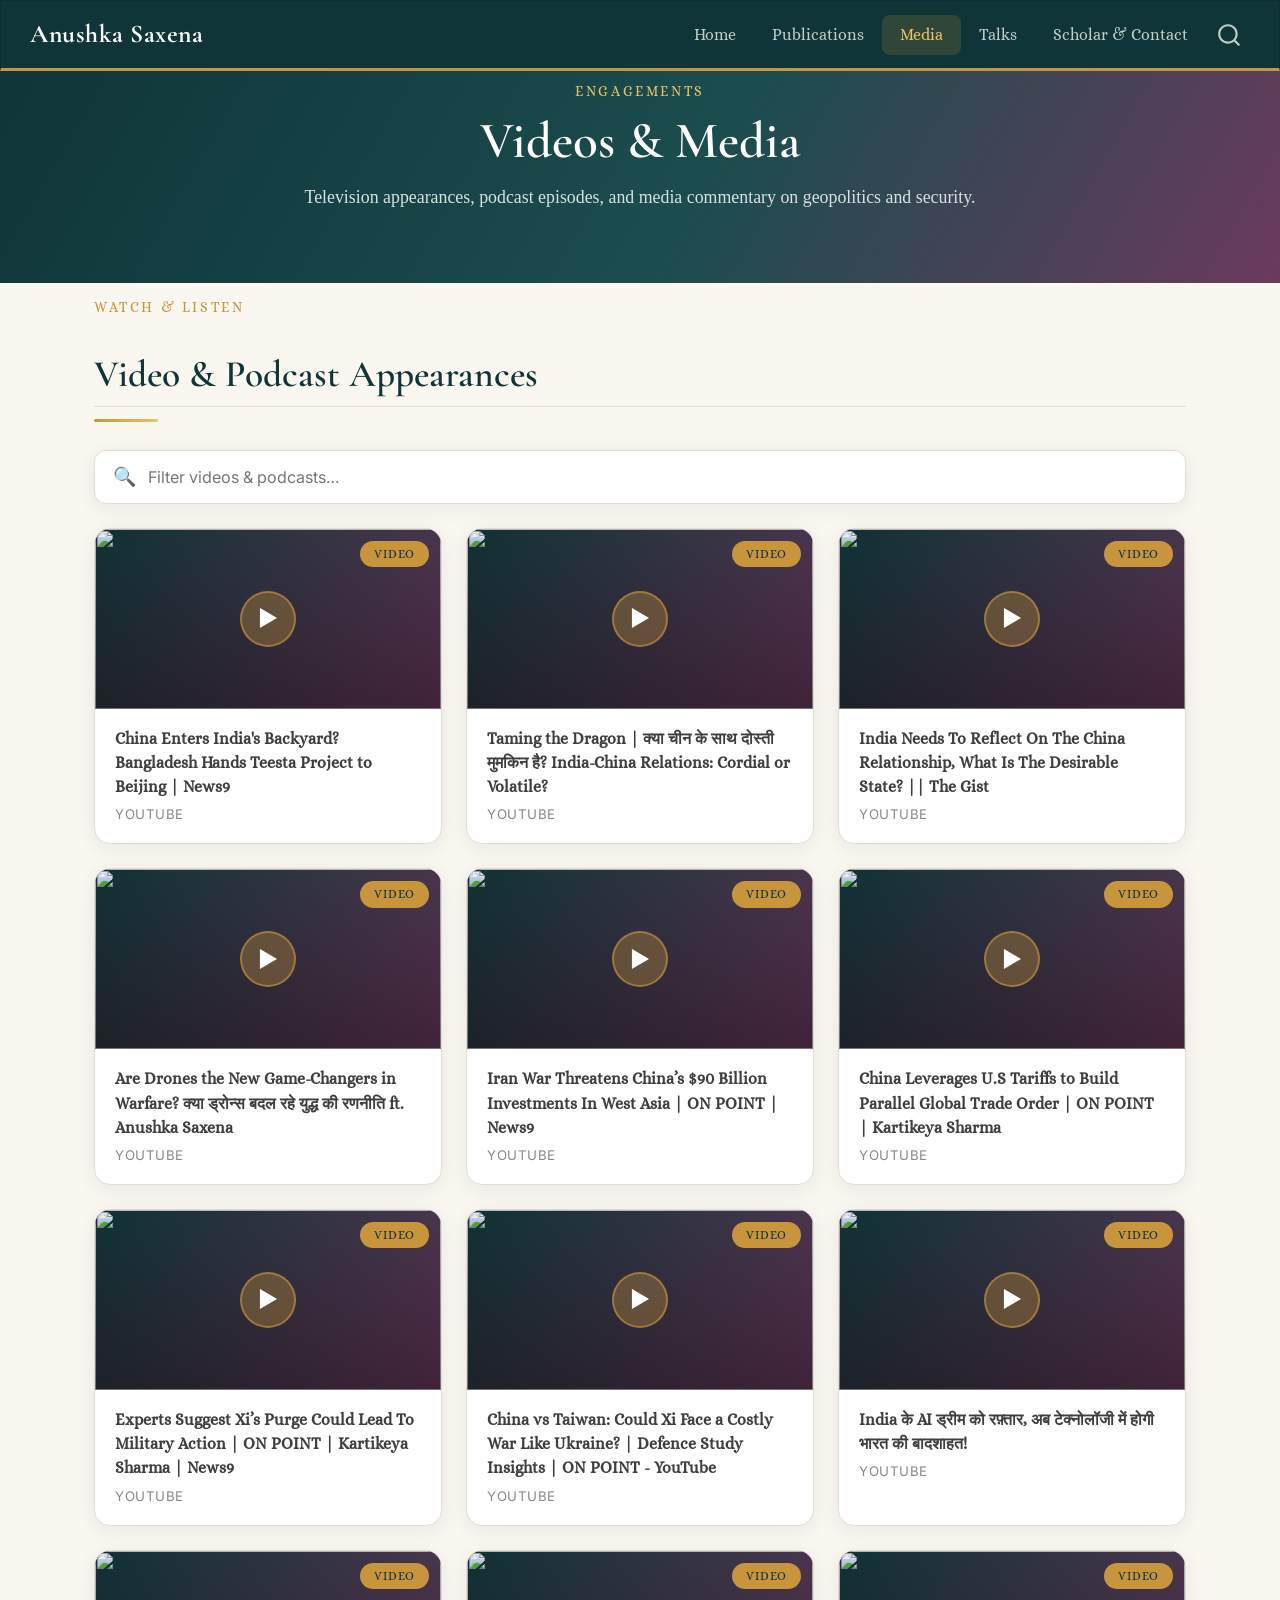
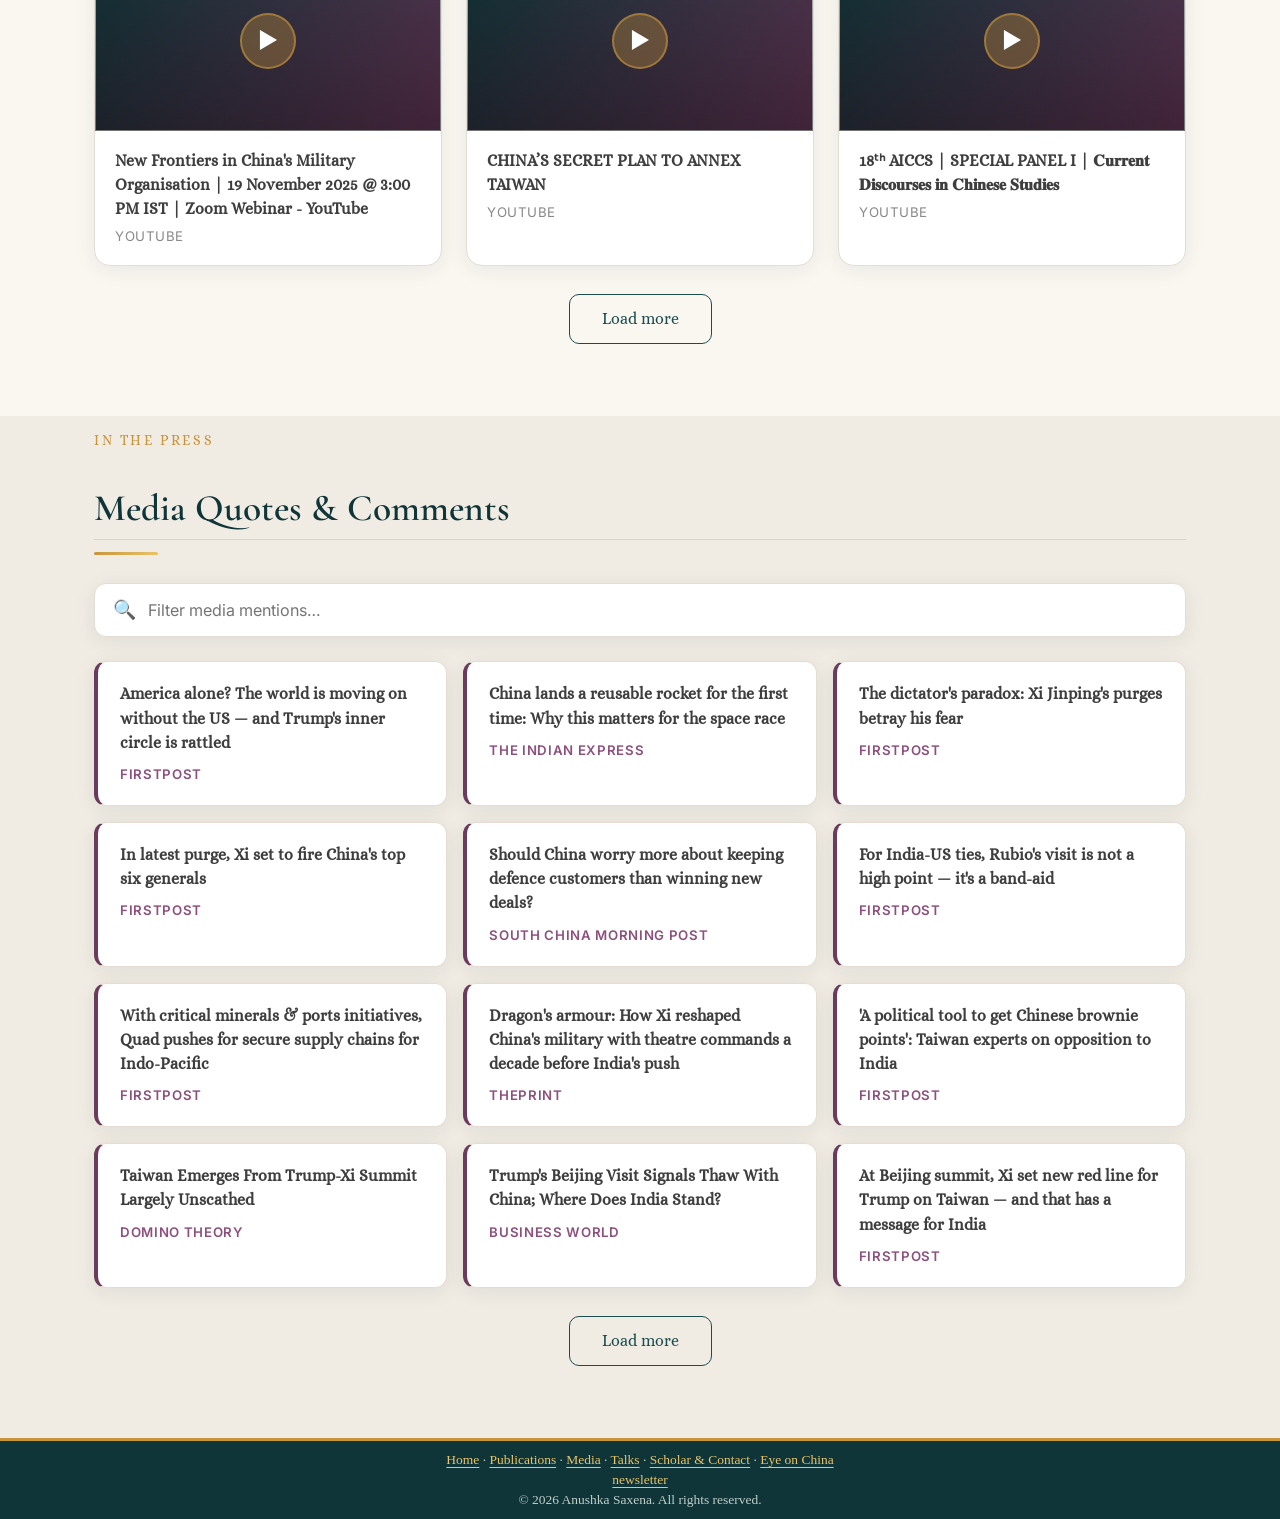
==== commit 67fa730f: "Deploy Quarto site to gh-pages Co-Authored-By: Claude Fable 5 <noreply@anthropic.com>" ====
--- a/media.html
+++ b/media.html
@@ -1,778 +1,730 @@
 <!DOCTYPE html>
-<html lang="en">
-<head>
-  <meta charset="UTF-8">
-  <meta name="viewport" content="width=device-width, initial-scale=1.0">
-  <title>Media &amp; Video Engagements | Anushka Saxena</title>
-  <meta name="description" content="Anushka Saxena's video appearances, podcast episodes, and media quotes on Chinese military affairs, Indo-Pacific geopolitics, and India-China relations.">
-  <link rel="stylesheet" href="style.css">
+<html xmlns="http://www.w3.org/1999/xhtml" lang="en" xml:lang="en"><head>
+
+<meta charset="utf-8">
+<meta name="generator" content="quarto-1.9.38">
+
+<meta name="viewport" content="width=device-width, initial-scale=1.0, user-scalable=yes">
+
+<meta name="description" content="Television appearances, podcast episodes, and media quotes by Anushka Saxena on Chinese military affairs and Indo-Pacific geopolitics.">
+
+<title>Media &amp; Video Engagements – Anushka Saxena</title>
+<style>
+/* Default styles provided by pandoc.
+** See https://pandoc.org/MANUAL.html#variables-for-html for config info.
+*/
+code{white-space: pre-wrap;}
+span.smallcaps{font-variant: small-caps;}
+div.columns{display: flex; gap: min(4vw, 1.5em);}
+div.column{flex: auto; overflow-x: auto;}
+div.hanging-indent{margin-left: 1.5em; text-indent: -1.5em;}
+ul.task-list{list-style: none;}
+ul.task-list li input[type="checkbox"] {
+  width: 0.8em;
+  margin: 0 0.8em 0.2em -1em; /* quarto-specific, see https://github.com/quarto-dev/quarto-cli/issues/4556 */ 
+  vertical-align: middle;
+}
+</style>
+
+
+<script src="site_libs/quarto-nav/quarto-nav.js"></script>
+<script src="site_libs/quarto-nav/headroom.min.js"></script>
+<script src="site_libs/clipboard/clipboard.min.js"></script>
+<script src="site_libs/quarto-search/autocomplete.umd.js"></script>
+<script src="site_libs/quarto-search/fuse.min.js"></script>
+<script src="site_libs/quarto-search/quarto-search.js"></script>
+<meta name="quarto:offset" content="./">
+<link href="./assets/favicon.svg" rel="icon" type="image/svg+xml">
+<script src="site_libs/quarto-html/quarto.js" type="module"></script>
+<script src="site_libs/quarto-html/tabsets/tabsets.js" type="module"></script>
+<script src="site_libs/quarto-html/popper.min.js"></script>
+<script src="site_libs/quarto-html/tippy.umd.min.js"></script>
+<script src="site_libs/quarto-html/anchor.min.js"></script>
+<link href="site_libs/quarto-html/tippy.css" rel="stylesheet">
+<link href="site_libs/quarto-html/quarto-syntax-highlighting-15634bcf2e68342d4ad2dfa704d543f6.css" rel="stylesheet" id="quarto-text-highlighting-styles">
+<script src="site_libs/bootstrap/bootstrap.min.js"></script>
+<link href="site_libs/bootstrap/bootstrap-icons.css" rel="stylesheet">
+<link href="site_libs/bootstrap/bootstrap-c60afc2b426c806ecf0c8f70d10b7e79.min.css" rel="stylesheet" append-hash="true" id="quarto-bootstrap" data-mode="light">
+<script id="quarto-search-options" type="application/json">{
+  "location": "navbar",
+  "copy-button": false,
+  "collapse-after": 3,
+  "panel-placement": "end",
+  "type": "overlay",
+  "limit": 50,
+  "keyboard-shortcut": [
+    "f",
+    "/",
+    "s"
+  ],
+  "show-item-context": false,
+  "language": {
+    "search-no-results-text": "No results",
+    "search-matching-documents-text": "matching documents",
+    "search-copy-link-title": "Copy link to search",
+    "search-hide-matches-text": "Hide additional matches",
+    "search-more-match-text": "more match in this document",
+    "search-more-matches-text": "more matches in this document",
+    "search-clear-button-title": "Clear",
+    "search-text-placeholder": "",
+    "search-detached-cancel-button-title": "Cancel",
+    "search-submit-button-title": "Submit",
+    "search-label": "Search"
+  }
+}</script>
+<script type="application/ld+json">
+{
+  "@context": "https://schema.org",
+  "@type": "Person",
+  "name": "Anushka Saxena",
+  "url": "https://anushkasaxena.com",
+  "image": "https://anushkasaxena.com/assets/anushka-photo.jpg",
+  "jobTitle": "Staff Research Analyst",
+  "worksFor": {
+    "@type": "Organization",
+    "name": "The Takshashila Institution",
+    "url": "https://takshashila.org.in"
+  },
+  "alumniOf": [
+    { "@type": "CollegeOrUniversity", "name": "O.P. Jindal Global University" },
+    { "@type": "CollegeOrUniversity", "name": "Lady Shri Ram College for Women, University of Delhi" }
+  ],
+  "knowsAbout": ["Chinese military affairs", "People's Liberation Army", "China-Taiwan relations", "India's foreign policy", "Indo-Pacific security"],
+  "sameAs": [
+    "https://x.com/SaxenaAnushka_",
+    "https://www.linkedin.com/in/anushka-saxena-research-china/",
+    "https://scholar.google.com/citations?user=vMQPQUsAAAAJ",
+    "https://eyeonchina.substack.com",
+    "https://takshashila.org.in/content/team/anushka-saxena.html"
+  ]
+}
+</script>
+
+
+<link rel="stylesheet" href="custom.css">
+<meta property="og:title" content="Media &amp; Video Engagements">
+<meta property="og:description" content="Television appearances, podcast episodes, and media quotes by Anushka Saxena on Chinese military affairs and Indo-Pacific geopolitics.">
+<meta property="og:image" content="https://anushkasaxena.com/assets/anushka-photo.jpg">
+<meta property="og:site_name" content="Anushka Saxena">
+<meta name="twitter:title" content="Media &amp; Video Engagements">
+<meta name="twitter:description" content="Television appearances, podcast episodes, and media quotes by Anushka Saxena on Chinese military affairs and Indo-Pacific geopolitics.">
+<meta name="twitter:image" content="https://anushkasaxena.com/assets/anushka-photo.jpg">
+<meta name="twitter:creator" content="@SaxenaAnushka_">
+<meta name="twitter:card" content="summary_large_image">
 </head>
-<body>
-
-  <!-- Navigation -->
-  <nav class="navbar">
-    <div class="nav-inner">
-      <a href="index.html" class="nav-brand">Anushka <span>Saxena</span></a>
-      <ul class="nav-links">
-        <li><a href="index.html">Home</a></li>
-        <li><a href="publications.html">Publications</a></li>
-        <li><a href="media.html" class="active">Media</a></li>
-        <li><a href="scholar.html">Scholar &amp; Contact</a></li>
-      </ul>
-      <button class="hamburger" aria-label="Menu">
-        <span></span><span></span><span></span>
-      </button>
+
+<body class="nav-fixed fullcontent quarto-light">
+
+<div id="quarto-search-results"></div>
+  <header id="quarto-header" class="headroom fixed-top">
+    <nav class="navbar navbar-expand-lg " data-bs-theme="dark">
+      <div class="navbar-container container-fluid">
+      <div class="navbar-brand-container mx-auto">
+    <a class="navbar-brand" href="./index.html">
+    <span class="navbar-title">Anushka Saxena</span>
+    </a>
+  </div>
+            <div id="quarto-search" class="" title="Search"></div>
+          <button class="navbar-toggler" type="button" data-bs-toggle="collapse" data-bs-target="#navbarCollapse" aria-controls="navbarCollapse" role="menu" aria-expanded="false" aria-label="Toggle navigation" onclick="if (window.quartoToggleHeadroom) { window.quartoToggleHeadroom(); }">
+  <span class="navbar-toggler-icon"></span>
+</button>
+          <div class="collapse navbar-collapse" id="navbarCollapse">
+            <ul class="navbar-nav navbar-nav-scroll ms-auto">
+  <li class="nav-item">
+    <a class="nav-link" href="./index.html"> 
+<span class="menu-text">Home</span></a>
+  </li>  
+  <li class="nav-item">
+    <a class="nav-link" href="./publications.html"> 
+<span class="menu-text">Publications</span></a>
+  </li>  
+  <li class="nav-item">
+    <a class="nav-link active" href="./media.html" aria-current="page"> 
+<span class="menu-text">Media</span></a>
+  </li>  
+  <li class="nav-item">
+    <a class="nav-link" href="./talks.html"> 
+<span class="menu-text">Talks</span></a>
+  </li>  
+  <li class="nav-item">
+    <a class="nav-link" href="./scholar.html"> 
+<span class="menu-text">Scholar &amp; Contact</span></a>
+  </li>  
+</ul>
+          </div> <!-- /navcollapse -->
+            <div class="quarto-navbar-tools">
+</div>
+      </div> <!-- /container-fluid -->
+    </nav>
+</header>
+<!-- content -->
+<div id="quarto-content" class="quarto-container page-layout-custom page-navbar">
+<!-- sidebar -->
+<!-- margin-sidebar -->
+<!-- main -->
+
+
+
+
+<header class="page-hero">
+  <div class="section-label">Engagements</div>
+  <h1>Videos &amp; Media</h1>
+  <p>Television appearances, podcast episodes, and media commentary on geopolitics and security.</p>
+</header>
+
+<section class="as-section">
+  <div class="as-container">
+    <div class="section-label">Watch &amp; Listen</div>
+    <h2 class="section-title">Video &amp; Podcast Appearances</h2>
+    <div class="gold-divider"></div>
+    <div class="as-filter">
+      <span>🔍</span>
+      <input type="text" data-filter="media-list" placeholder="Filter videos &amp; podcasts…">
     </div>
-  </nav>
-
-  <!-- Page Header -->
-  <header class="page-header">
-    <div class="container">
-      <div class="section-label">Engagements</div>
-      <h1>Videos &amp; Media Engagements</h1>
-      <p>Television appearances, podcast episodes, and media commentary on geopolitics and security.</p>
+<div class="media-grid" id="media-list">
+<a class="media-card" href="https://www.youtube.com/live/nqeJe9KEW5w?si=_DogRgRcjuofD1EN" target="_blank" rel="noopener"><div class="media-thumb"><img class="thumb-img" src="https://img.youtube.com/vi/nqeJe9KEW5w/hqdefault.jpg" alt="" loading="lazy"><div class="play-icon">▶</div><span class="type-badge video">Video</span></div><div class="media-body"><h3>China Enters India's Backyard? Bangladesh Hands Teesta Project to Beijing | News9</h3><div class="source">YouTube</div></div></a>
+<a class="media-card" href="https://youtu.be/gwJ20Q_-izE?si=YPHerfqUzn6GxRig" target="_blank" rel="noopener"><div class="media-thumb"><img class="thumb-img" src="https://img.youtube.com/vi/gwJ20Q_-izE/hqdefault.jpg" alt="" loading="lazy"><div class="play-icon">▶</div><span class="type-badge video">Video</span></div><div class="media-body"><h3>Taming the Dragon | क्या चीन के साथ दोस्ती मुमकिन है? India-China Relations: Cordial or Volatile?</h3><div class="source">YouTube</div></div></a>
+<a class="media-card" href="https://youtu.be/hQi0QzRxbac?si=EPGjlh0VLN4_lEwo" target="_blank" rel="noopener"><div class="media-thumb"><img class="thumb-img" src="https://img.youtube.com/vi/hQi0QzRxbac/hqdefault.jpg" alt="" loading="lazy"><div class="play-icon">▶</div><span class="type-badge video">Video</span></div><div class="media-body"><h3>India Needs To Reflect On The China Relationship, What Is The Desirable State? || The Gist</h3><div class="source">YouTube</div></div></a>
+<a class="media-card" href="https://youtu.be/aYancUoRX44?si=zJERZsRaZUsb90Iy&amp;t=150" target="_blank" rel="noopener"><div class="media-thumb"><img class="thumb-img" src="https://img.youtube.com/vi/aYancUoRX44/hqdefault.jpg" alt="" loading="lazy"><div class="play-icon">▶</div><span class="type-badge video">Video</span></div><div class="media-body"><h3>Are Drones the New Game-Changers in Warfare? क्या ड्रोन्स बदल रहे युद्ध की रणनीति ft. Anushka Saxena</h3><div class="source">YouTube</div></div></a>
+<a class="media-card" href="https://www.youtube.com/watch?v=PoQJfeiZXqk" target="_blank" rel="noopener"><div class="media-thumb"><img class="thumb-img" src="https://img.youtube.com/vi/PoQJfeiZXqk/hqdefault.jpg" alt="" loading="lazy"><div class="play-icon">▶</div><span class="type-badge video">Video</span></div><div class="media-body"><h3>Iran War Threatens China’s $90 Billion Investments In West Asia | ON POINT | News9</h3><div class="source">YouTube</div></div></a>
+<a class="media-card" href="https://www.youtube.com/watch?v=PwS1JVmawH4" target="_blank" rel="noopener"><div class="media-thumb"><img class="thumb-img" src="https://img.youtube.com/vi/PwS1JVmawH4/hqdefault.jpg" alt="" loading="lazy"><div class="play-icon">▶</div><span class="type-badge video">Video</span></div><div class="media-body"><h3>China Leverages U.S Tariffs to Build Parallel Global Trade Order | ON POINT | Kartikeya Sharma</h3><div class="source">YouTube</div></div></a>
+<a class="media-card" href="https://youtube.com/watch?si=BdKgEsbZ8DdupuvK&amp;t=38&amp;v=0QXnD5BtYLA&amp;feature=youtu.be" target="_blank" rel="noopener"><div class="media-thumb"><img class="thumb-img" src="https://img.youtube.com/vi/0QXnD5BtYLA/hqdefault.jpg" alt="" loading="lazy"><div class="play-icon">▶</div><span class="type-badge video">Video</span></div><div class="media-body"><h3>Experts Suggest Xi’s Purge Could Lead To Military Action | ON POINT | Kartikeya Sharma | News9</h3><div class="source">YouTube</div></div></a>
+<a class="media-card" href="https://www.youtube.com/live/mERCD34gaW0?t=185s" target="_blank" rel="noopener"><div class="media-thumb"><img class="thumb-img" src="https://img.youtube.com/vi/mERCD34gaW0/hqdefault.jpg" alt="" loading="lazy"><div class="play-icon">▶</div><span class="type-badge video">Video</span></div><div class="media-body"><h3>China vs Taiwan: Could Xi Face a Costly War Like Ukraine? | Defence Study Insights | ON POINT - YouTube</h3><div class="source">YouTube</div></div></a>
+<a class="media-card" href="https://www.youtube.com/watch?si=9Xi9Mpf6-4GiuSjs&amp;t=848&amp;v=evena7mzqiU&amp;feature=youtu.be" target="_blank" rel="noopener"><div class="media-thumb"><img class="thumb-img" src="https://img.youtube.com/vi/evena7mzqiU/hqdefault.jpg" alt="" loading="lazy"><div class="play-icon">▶</div><span class="type-badge video">Video</span></div><div class="media-body"><h3>India के AI ड्रीम को रफ़्तार, अब टेक्नोलॉजी में होगी भारत की बादशाहत!</h3><div class="source">YouTube</div></div></a>
+<a class="media-card" href="https://www.youtube.com/live/nd9jtQEHfaA" target="_blank" rel="noopener"><div class="media-thumb"><img class="thumb-img" src="https://img.youtube.com/vi/nd9jtQEHfaA/hqdefault.jpg" alt="" loading="lazy"><div class="play-icon">▶</div><span class="type-badge video">Video</span></div><div class="media-body"><h3>New Frontiers in China's Military Organisation | 19 November 2025 @ 3:00 PM IST | Zoom Webinar - YouTube</h3><div class="source">YouTube</div></div></a>
+<a class="media-card" href="https://www.youtube.com/watch?v=8xO26hkfbNA" target="_blank" rel="noopener"><div class="media-thumb"><img class="thumb-img" src="https://img.youtube.com/vi/8xO26hkfbNA/hqdefault.jpg" alt="" loading="lazy"><div class="play-icon">▶</div><span class="type-badge video">Video</span></div><div class="media-body"><h3>CHINA’S SECRET PLAN TO ANNEX TAIWAN</h3><div class="source">YouTube</div></div></a>
+<a class="media-card" href="https://youtu.be/1tslLQmY7B0?si=-a6nUS5n8Hj4WVDg&amp;t=19" target="_blank" rel="noopener"><div class="media-thumb"><img class="thumb-img" src="https://img.youtube.com/vi/1tslLQmY7B0/hqdefault.jpg" alt="" loading="lazy"><div class="play-icon">▶</div><span class="type-badge video">Video</span></div><div class="media-body"><h3>18ᵗʰ AICCS | SPECIAL PANEL I | 𝐂𝐮𝐫𝐫𝐞𝐧𝐭 𝐃𝐢𝐬𝐜𝐨𝐮𝐫𝐬𝐞𝐬 𝐢𝐧 𝐂𝐡𝐢𝐧𝐞𝐬𝐞 𝐒𝐭𝐮𝐝𝐢𝐞𝐬</h3><div class="source">YouTube</div></div></a>
+<a class="media-card hidden" href="https://youtu.be/hxKmxEoyLJI?si=Ny0LLaGMD_uHq1uq" target="_blank" rel="noopener"><div class="media-thumb"><img class="thumb-img" src="https://img.youtube.com/vi/hxKmxEoyLJI/hqdefault.jpg" alt="" loading="lazy"><div class="play-icon">▶</div><span class="type-badge video">Video</span></div><div class="media-body"><h3>ET Now Swadesh Vishesh - China REE Export Controls</h3><div class="source">YouTube</div></div></a>
+<a class="media-card hidden" href="https://youtu.be/xVDAx6oUDi0?si=fH8fz6B0jD_0w1ZC" target="_blank" rel="noopener"><div class="media-thumb"><img class="thumb-img" src="https://img.youtube.com/vi/xVDAx6oUDi0/hqdefault.jpg" alt="" loading="lazy"><div class="play-icon">▶</div><span class="type-badge video">Video</span></div><div class="media-body"><h3>CAN INDIA AND CHINA ‘EVER’ BE FRIENDS? INDIA CHINA RELATIONS #indiachina #geopolitics #latestnews</h3><div class="source">YouTube</div></div></a>
+<a class="media-card hidden" href="https://stratnewsglobal.com/defence-and-security/chinas-parade-demonstrated-military-strength-and-willingness-to-use-it" target="_blank" rel="noopener"><div class="media-thumb"><div class="play-icon">▶</div><span class="type-badge video">Video</span></div><div class="media-body"><h3>China's Parade Demonstrated Military Strength And Willingness</h3><div class="source">StratNews Global</div></div></a>
+<a class="media-card hidden" href="https://open.spotify.com/playlist/6anYgomU7k1EGMBWf5NkmC" target="_blank" rel="noopener"><div class="media-thumb"><div class="play-icon">▶</div><span class="type-badge podcast">Podcast</span></div><div class="media-body"><h3>My Takshashila 'All Things Policy' Podcast Playlist</h3><div class="source">Spotify</div></div></a>
+<a class="media-card hidden" href="https://youtu.be/QghmcqDq9Lg?si=Xci93uxMqYYBTb02&amp;t=30" target="_blank" rel="noopener"><div class="media-thumb"><img class="thumb-img" src="https://img.youtube.com/vi/QghmcqDq9Lg/hqdefault.jpg" alt="" loading="lazy"><div class="play-icon">▶</div><span class="type-badge video">Video</span></div><div class="media-body"><h3>Can India mitigate extreme import dependency on China? | Global Express | Part 3</h3><div class="source">YouTube</div></div></a>
+<a class="media-card hidden" href="https://www.youtube.com/watch?v=_V9HUJXyln8&amp;t=1s" target="_blank" rel="noopener"><div class="media-thumb"><img class="thumb-img" src="https://img.youtube.com/vi/_V9HUJXyln8/hqdefault.jpg" alt="" loading="lazy"><div class="play-icon">▶</div><span class="type-badge video">Video</span></div><div class="media-body"><h3>CHE#68 | English Podcast | India's China Playbook | ​Anushka Saxena</h3><div class="source">YouTube</div></div></a>
+<a class="media-card hidden" href="https://www.youtube.com/watch?v=zsCnIli5iFg" target="_blank" rel="noopener"><div class="media-thumb"><img class="thumb-img" src="https://img.youtube.com/vi/zsCnIli5iFg/hqdefault.jpg" alt="" loading="lazy"><div class="play-icon">▶</div><span class="type-badge video">Video</span></div><div class="media-body"><h3>Global Express</h3><div class="source">YouTube</div></div></a>
+<a class="media-card hidden" href="https://www.ipcircle.org/podcast/episode/208b4f80/ep49-indias-strategic-calculations-engaging-the-us-and-china-in-a-changing-indo-pacific" target="_blank" rel="noopener"><div class="media-thumb"><div class="play-icon">▶</div><span class="type-badge podcast">Podcast</span></div><div class="media-body"><h3>India’s Strategic Calculations: Engaging the U.S. and China in a Changing Indo-Pacific</h3><div class="source">IP Circle</div></div></a>
+<a class="media-card hidden" href="https://www.youtube.com/watch?v=lpf58JIhofQ" target="_blank" rel="noopener"><div class="media-thumb"><img class="thumb-img" src="https://img.youtube.com/vi/lpf58JIhofQ/hqdefault.jpg" alt="" loading="lazy"><div class="play-icon">▶</div><span class="type-badge video">Video</span></div><div class="media-body"><h3>Trump 2.0: US-India Relations and the China Factor</h3><div class="source">YouTube</div></div></a>
+<a class="media-card hidden" href="https://www.youtube.com/watch?v=80PVyesuWE4" target="_blank" rel="noopener"><div class="media-thumb"><img class="thumb-img" src="https://img.youtube.com/vi/80PVyesuWE4/hqdefault.jpg" alt="" loading="lazy"><div class="play-icon">▶</div><span class="type-badge video">Video</span></div><div class="media-body"><h3>Pulse of the People: State of India-China Relations</h3><div class="source">YouTube</div></div></a>
+<a class="media-card hidden" href="https://www.youtube.com/watch?v=xO_bi542ka0&amp;t=1s" target="_blank" rel="noopener"><div class="media-thumb"><img class="thumb-img" src="https://img.youtube.com/vi/xO_bi542ka0/hqdefault.jpg" alt="" loading="lazy"><div class="play-icon">▶</div><span class="type-badge video">Video</span></div><div class="media-body"><h3>India's Mineral Dependency On China</h3><div class="source">YouTube</div></div></a>
+<a class="media-card hidden" href="https://youtu.be/nK1xOqgJ-Yo?si=xKodxTUnsG3bXPIr" target="_blank" rel="noopener"><div class="media-thumb"><img class="thumb-img" src="https://img.youtube.com/vi/nK1xOqgJ-Yo/hqdefault.jpg" alt="" loading="lazy"><div class="play-icon">▶</div><span class="type-badge video">Video</span></div><div class="media-body"><h3>Chinese Industrial Overcapacity: Debate or Reality?</h3><div class="source">YouTube</div></div></a>
+<a class="media-card hidden" href="https://www.youtube.com/watch?v=5iJWd6LzpfA&amp;t=909s" target="_blank" rel="noopener"><div class="media-thumb"><img class="thumb-img" src="https://img.youtube.com/vi/5iJWd6LzpfA/hqdefault.jpg" alt="" loading="lazy"><div class="play-icon">▶</div><span class="type-badge video">Video</span></div><div class="media-body"><h3>Russian bear hug and US rap: Should India shed its strategic ambivalence?</h3><div class="source">YouTube</div></div></a>
+<a class="media-card hidden" href="https://stratnewsglobal.com/china/young-scholars-analyse-chinas-politics-economy-and-the-military-on-sng-roundtable/" target="_blank" rel="noopener"><div class="media-thumb"><div class="play-icon">▶</div><span class="type-badge video">Video</span></div><div class="media-body"><h3>Young Scholars Analyse China's Politics, Economy And The Military On SNG Roundtable</h3><div class="source">StratNews Global</div></div></a>
+<a class="media-card hidden" href="https://www.youtube.com/watch?v=Lv4CApNjhWk" target="_blank" rel="noopener"><div class="media-thumb"><img class="thumb-img" src="https://img.youtube.com/vi/Lv4CApNjhWk/hqdefault.jpg" alt="" loading="lazy"><div class="play-icon">▶</div><span class="type-badge video">Video</span></div><div class="media-body"><h3>China accuses Philippines of illegally intruding into its waters</h3><div class="source">YouTube</div></div></a>
+<a class="media-card hidden" href="https://open.spotify.com/episode/4qVS6bKfNpvkr5XGRRQK7J?si=Ss9znRhmQFC1p8TezsuNzw" target="_blank" rel="noopener"><div class="media-thumb"><div class="play-icon">▶</div><span class="type-badge podcast">Podcast</span></div><div class="media-body"><h3>Deconstructing the Indo-Pacific</h3><div class="source">Spotify</div></div></a>
+<a class="media-card hidden" href="https://open.spotify.com/episode/5ysPXVB3P2oWBCa6V9mPTz?si=zn6QWnc5THOY0kWj-UGu8w" target="_blank" rel="noopener"><div class="media-thumb"><div class="play-icon">▶</div><span class="type-badge podcast">Podcast</span></div><div class="media-body"><h3>Borderlines &amp; Bottom Lines: Navigating India-China Relations</h3><div class="source">Spotify</div></div></a>
+<a class="media-card hidden" href="https://www.youtube.com/watch?v=ttMXeRG0U14&amp;t=295s" target="_blank" rel="noopener"><div class="media-thumb"><img class="thumb-img" src="https://img.youtube.com/vi/ttMXeRG0U14/hqdefault.jpg" alt="" loading="lazy"><div class="play-icon">▶</div><span class="type-badge video">Video</span></div><div class="media-body"><h3>Swiping Right on Tech Policy: An Assessment of Young India’s Aspirations</h3><div class="source">YouTube</div></div></a>
+</div>
+<div class="load-more-wrap"><button class="load-more" type="button">Load more</button></div>
+  </div>
+</section>
+
+<section class="as-section as-section-alt">
+  <div class="as-container">
+    <div class="section-label">In the Press</div>
+    <h2 class="section-title">Media Quotes &amp; Comments</h2>
+    <div class="gold-divider"></div>
+    <div class="as-filter">
+      <span>🔍</span>
+      <input type="text" data-filter="quotes-list" placeholder="Filter media mentions…">
     </div>
-  </header>
-
-  <!-- Search -->
-  <section class="section" style="padding-top:40px; padding-bottom: 0;">
-    <div class="container">
-      <div class="pub-search">
-        <svg xmlns="http://www.w3.org/2000/svg" width="18" height="18" fill="none" viewBox="0 0 24 24" stroke-width="2" stroke="currentColor"><path stroke-linecap="round" stroke-linejoin="round" d="m21 21-5.197-5.197m0 0A7.5 7.5 0 1 0 5.196 5.196a7.5 7.5 0 0 0 10.607 10.607Z"/></svg>
-        <input type="text" class="pub-search-input" id="mediaSearch" placeholder="Search videos, podcasts &amp; media mentions...">
-      </div>
+<div class="quotes-grid" id="quotes-list">
+<a class="quote-card" href="https://www.firstpost.com/world/us-foreign-policy-trump-china-xi-jinping-elbridge-colby-middle-powers-india-japan-australia-indo-pacific-europe-14031980.html" target="_blank" rel="noopener"><h3>America alone? The world is moving on without the US — and Trump's inner circle is rattled</h3><div class="source">Firstpost</div></a>
+<a class="quote-card" href="https://indianexpress.com/article/explained/explained-global/china-reusable-rocket-long-march-10b-10782074" target="_blank" rel="noopener"><h3>China lands a reusable rocket for the first time: Why this matters for the space race</h3><div class="source">The Indian Express</div></a>
+<a class="quote-card" href="https://www.firstpost.com/opinion/the-dictators-paradox-xi-jinpings-purges-betray-his-fear-14029741.html" target="_blank" rel="noopener"><h3>The dictator's paradox: Xi Jinping's purges betray his fear</h3><div class="source">Firstpost</div></a>
+<a class="quote-card" href="https://www.firstpost.com/world/china-xi-jinping-pla-purge-xu-xueqiang-zhang-minghua-wang-kangping-14029197.html" target="_blank" rel="noopener"><h3>In latest purge, Xi set to fire China's top six generals</h3><div class="source">Firstpost</div></a>
+<a class="quote-card" href="https://www.scmp.com/news/china/military/article/3358894/should-china-worry-more-about-keeping-defence-customers-winning-new-deals" target="_blank" rel="noopener"><h3>Should China worry more about keeping defence customers than winning new deals?</h3><div class="source">South China Morning Post</div></a>
+<a class="quote-card" href="https://www.firstpost.com/world/india-us-relationship-quad-meeting-marco-rubio-visit-trump-xi-china-14015850.html" target="_blank" rel="noopener"><h3>For India-US ties, Rubio's visit is not a high point — it's a band-aid</h3><div class="source">Firstpost</div></a>
+<a class="quote-card" href="https://www.firstpost.com/world/quad-meeting-critical-minerals-port-infrastructure-supply-chains-indo-pacific-rubio-visit-14015337.html" target="_blank" rel="noopener"><h3>With critical minerals &amp; ports initiatives, Quad pushes for secure supply chains for Indo-Pacific</h3><div class="source">Firstpost</div></a>
+<a class="quote-card" href="https://theprint.in/defence/dragons-armour-how-xi-reshaped-chinas-military-with-theatre-commands-a-decade-before-indias-push/2936239/" target="_blank" rel="noopener"><h3>Dragon's armour: How Xi reshaped China's military with theatre commands a decade before India's push</h3><div class="source">ThePrint</div></a>
+<a class="quote-card" href="https://www.firstpost.com/world/india-taiwan-labour-agreement-opposition-kmt-china-local-elections-politics-14012814.html" target="_blank" rel="noopener"><h3>'A political tool to get Chinese brownie points': Taiwan experts on opposition to India</h3><div class="source">Firstpost</div></a>
+<a class="quote-card" href="https://dominotheory.com/taiwan-emerges-from-trump-xi-summit-largely-unscathed" target="_blank" rel="noopener"><h3>Taiwan Emerges From Trump-Xi Summit Largely Unscathed</h3><div class="source">Domino Theory</div></a>
+<a class="quote-card" href="https://www.businessworld.in/article/trump-s-beijing-visit-signals-thaw-with-china-where-does-india-stand-606993" target="_blank" rel="noopener"><h3>Trump's Beijing Visit Signals Thaw With China; Where Does India Stand?</h3><div class="source">Business World</div></a>
+<a class="quote-card" href="https://www.firstpost.com/world/trump-xi-summit-taiwan-warning-us-china-war-india-japan-message-quad-indo-pacific-14011465.html" target="_blank" rel="noopener"><h3>At Beijing summit, Xi set new red line for Trump on Taiwan — and that has a message for India</h3><div class="source">Firstpost</div></a>
+<a class="quote-card hidden" href="https://www.firstpost.com/world/trump-xi-summit-us-china-relationship-making-china-great-again-taiwan-warning-indo-pacific-14011208.html" target="_blank" rel="noopener"><h3>At Beijing summit, Trump and Xi pursued the same goal — making China great again</h3><div class="source">Firstpost</div></a>
+<a class="quote-card hidden" href="https://www.cnbctv18.com/world/why-china-needs-irans-oil-but-doesnt-want-irans-war-ws-l-19902475.htm" target="_blank" rel="noopener"><h3>Beijing buys Iran's oil — but won't fight its wars</h3><div class="source">CNBC TV18</div></a>
+<a class="quote-card hidden" href="https://indianexpress.com/article/explained/explained-global/kmt-china-visit-taiwan-politics-ccp-relations-10632733" target="_blank" rel="noopener"><h3>Explained: The tumultuous history behind China’s Xi Jinping meeting Taiwan’s top opposition leader</h3><div class="source">The Indian Express</div></a>
+<a class="quote-card hidden" href="https://www.scmp.com/week-asia/politics/article/3347980/india-and-us-seek-reset-defence-ties-iran-war-threatens-be-wild-card" target="_blank" rel="noopener"><h3>As India and US seek to reset defence ties, Iran war threatens to be the wild card</h3><div class="source">South China Morning Post</div></a>
+<a class="quote-card hidden" href="https://www.cnbctv18.com/world/china-arms-sales-challenge-military-expansion-meets-export-decline-ws-l-19861454.htm?utm_medium=social&amp;amp;amp;utm_source=linkedin&amp;amp;amp;utm_campaign=regular-editorial" target="_blank" rel="noopener"><h3>China’s arms sales challenge: Military expansion meets export decline - CNBC TV18</h3><div class="source">CNBC TV18</div></a>
+<a class="quote-card hidden" href="https://dominotheory.com/xi-isnt-done-reshaping-chinas-top-military-body" target="_blank" rel="noopener"><h3>Xi Isn’t Done Reshaping China’s Top Military Body - Domino Theory</h3><div class="source">Domino Theory</div></a>
+<a class="quote-card hidden" href="https://www.scmp.com/week-asia/politics/article/3341882/will-india-warm-russias-bid-revive-troika-china" target="_blank" rel="noopener"><h3>Will India warm to Russia’s bid to revive troika with China?</h3><div class="source">South China Morning Post</div></a>
+<a class="quote-card hidden" href="https://www.wsj.com/world/china/rapid-buildup-of-chinese-military-fuels-corruption-scandals-2ca8a132" target="_blank" rel="noopener"><h3>Rapid Buildup of Chinese Military Fuels Corruption Scandals</h3><div class="source">Wall Street Journal</div></a>
+<a class="quote-card hidden" href="https://indianexpress.com/article/explained/explained-global/china-purges-military-general-zhang-youxia-motive-theory-xi-10494480" target="_blank" rel="noopener"><h3>As China purges top military general Zhang Youxia, the key theories around the extraordinary move</h3><div class="source">The Indian Express</div></a>
+<a class="quote-card hidden" href="https://www.businessworld.in/article/did-chinese-radars-fail-in-venezuela-or-something-else-happened-587034" target="_blank" rel="noopener"><h3>Did Chinese Radars Fail In Venezuela, Or Something Else Happened? - BW Businessworld</h3><div class="source">Business World</div></a>
+<a class="quote-card hidden" href="https://stratnewsglobal.com/china/experts-divided-as-delhi-mulls-easing-curbs-on-china-firms" target="_blank" rel="noopener"><h3>Experts Divided As Delhi Mulls Easing Curbs On China Firms - StratNews Global</h3><div class="source">StratNews Global</div></a>
+<a class="quote-card hidden" href="https://bharatshakti.in/beijing-tracks-indias-military-modernisation-as-pla-bets-on-multi-domain-warfare" target="_blank" rel="noopener"><h3>Beijing Tracks India’s Rise as PLA Bets on Intelligent War</h3><div class="source">Bharat Shakti</div></a>
+<a class="quote-card hidden" href="https://www.cnbctv18.com/world/china-names-military-anti-graft-chief-zhang-shengmin-as-new-no-2-general-19724394.htm" target="_blank" rel="noopener"><h3>China names military anti-graft chief Zhang Shengmin as new No 2 general - CNBC TV18</h3><div class="source">CNBC TV18</div></a>
+<a class="quote-card hidden" href="https://indianexpress.com/article/explained/explained-global/china-plenum-purge-officials-pla-xi-reasons-corruption-10323013" target="_blank" rel="noopener"><h3>Corruption to factions: Reasons behind the unprecedented purges of China’s officials</h3><div class="source">The Indian Express</div></a>
+<a class="quote-card hidden" href="https://www.thehindu.com/education/explained-is-chinas-new-k-visa-a-game-changer-for-indian-stem-graduates-facing-h1b-uncertainty/article70172208.ece" target="_blank" rel="noopener"><h3>Is China’s new K visa a game-changer for Indian STEM graduates facing H1B uncertainty? - The Hindu</h3><div class="source">The Hindu</div></a>
+<a class="quote-card hidden" href="https://www.outlookbusiness.com/in-depth/should-india-reopen-its-doors-to-chinese-start-up-investments" target="_blank" rel="noopener"><h3>Should India Reopen its Doors to Chinese Start-up Investments? – Outlook Business</h3><div class="source">outlookbusiness.com</div></a>
+<a class="quote-card hidden" href="https://stratnewsglobal.com/dont-miss/china-hosts-xiangshan-forum-amid-pla-turmoil" target="_blank" rel="noopener"><h3>China Hosts Xiangshan Forum Amid PLA Turmoil - StratNews Global</h3><div class="source">StratNews Global</div></a>
+<a class="quote-card hidden" href="https://indianexpress.com/article/explained/explained-global/chinas-massive-military-parade-and-capabilities-and-concerns-it-displayed-10232984" target="_blank" rel="noopener"><h3>Explained: China’s massive military parade, and capabilities and concerns it displayed</h3><div class="source">The Indian Express</div></a>
+<a class="quote-card hidden" href="https://www.businessworld.in/article/sco-summit-india-china-signal-cautious-thaw-amid-persistent-faultlines-569733" target="_blank" rel="noopener"><h3>SCO Summit: India-China Signal Cautious Thaw Amid Persistent Faultlines</h3><div class="source">Business World</div></a>
+<a class="quote-card hidden" href="https://www.firstpost.com/world/sco-summit-narendra-modi-xi-jinping-meeting-india-china-approach-amid-trump-disruption-13929504.html" target="_blank" rel="noopener"><h3>Cooperate, compete, confront: India’s China approach amid Trump’s disruption — as fundamental tensions remain</h3><div class="source">Firstpost</div></a>
+<a class="quote-card hidden" href="https://www.cnbctv18.com/india/chinese-fm-wang-yi-to-visit-pakistan-after-india-19656017.htm" target="_blank" rel="noopener"><h3>Chinese FM Wang Yi to visit Pakistan after India - CNBC TV18</h3><div class="source">CNBC TV18</div></a>
+<a class="quote-card hidden" href="https://www.businessworld.in/article/defence-trade-indo-pacific-inside-india-philippines-strategic-realignment-566464" target="_blank" rel="noopener"><h3>Defence, Trade &amp; Indo-Pacific: Inside India-Philippines Strategic Realignment</h3><div class="source">Business World</div></a>
+<a class="quote-card hidden" href="https://indianexpress.com/article/explained/explained-global/china-senior-military-officials-purge-reason-xi-corruption-10111900/?ref=expin" target="_blank" rel="noopener"><h3>Explained: China’s recent removal of senior military officials, and what these ‘purges’ indicate</h3><div class="source">The Indian Express</div></a>
+<a class="quote-card hidden" href="https://www.cnbctv18.com/photos/world/how-the-next-dalai-lama-will-be-chosen-and-where-india-china-stands-19631429.htm" target="_blank" rel="noopener"><h3>How the next Dalai Lama will be chosen — and where India stands - CNBC TV18</h3><div class="source">CNBC TV18</div></a>
+<a class="quote-card hidden" href="https://www.firstpost.com/world/beyond-faith-why-dalai-lama-reincarnation-is-a-geopolitical-tussle-and-not-just-about-tibet-13903629.html" target="_blank" rel="noopener"><h3>Beyond faith: Why Dalai Lama’s reincarnation is a geopolitical tussle &amp; not just about Tibet</h3><div class="source">Firstpost</div></a>
+<a class="quote-card hidden" href="https://www.cnbctv18.com/world/china-private-sector-law-party-control-19618820.htm" target="_blank" rel="noopener"><h3>China's loosened leash on private sector recoils in just about a month - CNBC TV18</h3><div class="source">CNBC TV18</div></a>
+<a class="quote-card hidden" href="https://indianexpress.com/article/explained/explained-global/china-this-week-china-pakistan-afghanistan-cpec-ai-national-security-10024858/" target="_blank" rel="noopener"><h3>China This Week</h3><div class="source">The Indian Express</div></a>
+<a class="quote-card hidden" href="https://www.rfa.org/english/china/2025/05/20/china-taiwan-south-africa-liaison-office/" target="_blank" rel="noopener"><h3>South Africa downgrades Taiwan status, signaling more China influence, say experts</h3><div class="source">RFA</div></a>
+<a class="quote-card hidden" href="https://chinadigitaltimes.net/2025/05/chinese-nationalists-declare-victory-in-india-pakistan-conflict/" target="_blank" rel="noopener"><h3>Chinese Nationalists Declare "Victory" in India-Pakistan Conflict</h3><div class="source">chinadigitaltimes.net</div></a>
+<a class="quote-card hidden" href="https://dominotheory.com/did-xi-say-he-weidong-has-to-go/" target="_blank" rel="noopener"><h3>Did Xi Say He Has to Go? - Domino Theory</h3><div class="source">Domino Theory</div></a>
+<a class="quote-card hidden" href="https://www.rfa.org/tibetan/sargyur/us-india-jd-vance-modi-meet-trade-cooperation-04222025061906.html" target="_blank" rel="noopener"><h3>ཨ་མི་རི་ཀ་དང་རྒྱ་གར་གྱིས་མཉམ་འབྲེལ་རྒྱ་བསྐྱེད་དུ་གཏོང་བཞིན་པར། རྒྱ་ནག་འདྲོགས་ཡོད་པ་ཉམས་ཞིབ་པས་འགྲེལ་བརྗོད་གནང་གི་འདུག</h3><div class="source">RFA</div></a>
+<a class="quote-card hidden" href="https://www.rfa.org/tibetan/sargyur/china-use-artificial-intelligence-iflytek-tibet-teach-chinese-04072025073847.html" target="_blank" rel="noopener"><h3>རྒྱ་ནག་གཞུང་གིས་བོད་ནང་རྒྱ་སྐད་སློབ་འཁྲིད་རྒྱ་བསྐྱེད་ཆེད་མི་བཟོས་རིག་ནུས་བེད་སྤྱོད་བྱེད་འགོ་བཙུགས་འདུག</h3><div class="source">RFA</div></a>
+<a class="quote-card hidden" href="https://www.rfa.org/english/tibet/2025/04/01/tibet-military-on-campus-instructors/" target="_blank" rel="noopener"><h3>China deploys army veterans for military, political training in Tibetan schools</h3><div class="source">RFA</div></a>
+<a class="quote-card hidden" href="https://www.rfa.org/english/tibet/2025/03/13/tibet-patriotic-education-school-children/" target="_blank" rel="noopener"><h3>China pushes patriotic education in Tibet with propaganda movies and storytelling</h3><div class="source">RFA</div></a>
+<a class="quote-card hidden" href="https://www.voachinese.com/a/china-revises-pla-regulations-with-importance-of-war-readiness/8008372.html?withmediaplayer=1" target="_blank" rel="noopener"><h3>解放军修订共同条令 强调备战打仗与海外扩展</h3><div class="source">voachinese.com</div></a>
+<a class="quote-card hidden" href="https://www.wsj.com/world/asia/china-is-mapping-the-seabed-to-unlock-a-new-edge-in-warfare-c8ac5180" target="_blank" rel="noopener"><h3>China Is Mapping the Seabed to Unlock a New Edge in Warfare</h3><div class="source">Wall Street Journal</div></a>
+<a class="quote-card hidden" href="https://www.businessworld.in/article/indias-fighter-jet-dilemma-invest-in-f-35-deal-or-speed-up-amca-developmen-549243" target="_blank" rel="noopener"><h3>India’s Fighter Jet Dilemma: Invest In F-35 Deal Or Speed Up AMCA Development</h3><div class="source">Business World</div></a>
+<a class="quote-card hidden" href="https://www.firstpost.com/world/trump-return-to-white-house-gives-more-teeth-to-indian-multilateralism-13862950.html" target="_blank" rel="noopener"><h3>Trump’s return to White House gives more teeth to India’s multilateralism</h3><div class="source">Firstpost</div></a>
+<a class="quote-card hidden" href="https://www.firstpost.com/world/most-indians-believe-ties-with-china-would-be-better-without-cpc-in-charge-finds-survey-13847477.html" target="_blank" rel="noopener"><h3>Most Indians believe ties with China would be better without CPC in charge, finds survey</h3><div class="source">Firstpost</div></a>
+<a class="quote-card hidden" href="https://www.thehindu.com/news/national/karnataka/54-feel-border-dispute-along-lac-biggest-stressor-in-india-china-relations-finds-survey/article68997127.ece" target="_blank" rel="noopener"><h3>54% feel border dispute along LAC biggest stressor in India-China relations, finds survey</h3><div class="source">The Hindu</div></a>
+<a class="quote-card hidden" href="https://www.rakshasamachar.com/geopolitics/takshashila-survey-2024-public-on-india-china-ties-democracy-in-china-a-game-changer/" target="_blank" rel="noopener"><h3>Takshashila Survey 2024: भारत-चीन संबंधों को लेकर क्या सोचती है जनता, लोग बोले- चीन में होता लोकतंत्र तो ऐसे होते हालात</h3><div class="source">rakshasamachar.com</div></a>
+<a class="quote-card hidden" href="https://www.firstpost.com/world/lac-patrolling-may-be-back-to-pre-2020-level-but-india-china-ties-are-headed-to-new-normal-13830497.html" target="_blank" rel="noopener"><h3>LAC patrolling may be back to pre-2020 level, but India-China ties are headed to new normal</h3><div class="source">Firstpost</div></a>
+<a class="quote-card hidden" href="https://www.strategicstudyindia.com/2024/09/cooperate-or-compete-what-chinese.html" target="_blank" rel="noopener"><h3>Cooperate or Compete?: What Chinese Analysts Think of India’s ‘Global South’ Leadership</h3><div class="source">strategicstudyindia.com</div></a>
+<a class="quote-card hidden" href="https://www.rfa.org/tibetan/sargyur/china-gathering-public-opinion-2024-10222024055747.html" target="_blank" rel="noopener"><h3>རྒྱ་ནག་གཞུང་གིས་བོད་མི་ཚོར་བསམ་ཚུལ་བསྡུ་ལེན་བྱེད་བཞིན་པ་ནི་མི་མང་གི་བསམ་བློ་ལྟ་ཚོད་ཆེད་ཡིན་པའི་དོགས་གཞི་བྱེད་མཁན་ཡོད་སྐོར། བོད་ནང་གི་བོད་མིས་འགྲེལ་བརྗོད་གནང་གི་འདུག</h3><div class="source">RFA</div></a>
+<a class="quote-card hidden" href="https://www.scmp.com/week-asia/politics/article/3265705/india-plays-catch-chinas-aircraft-carriers-high-costs-loom-large" target="_blank" rel="noopener"><h3>India wants ‘5 or 6’ more aircraft carriers – but high costs loom large</h3><div class="source">South China Morning Post</div></a>
+<a class="quote-card hidden" href="https://www.rfa.org/english/news/tibet/china-glacial-water-tibet-maldives-06052024175935.html" target="_blank" rel="noopener"><h3>China sends glacial water from Tibet to the Maldives, raising concerns</h3><div class="source">RFA</div></a>
+<a class="quote-card hidden" href="https://www.firstpost.com/world/vladimir-putin-china-visit-xi-jinping-meeting-china-russia-relationship-meaning-for-india-13772328.html" target="_blank" rel="noopener"><h3>As Xi &amp; Putin join hands, what does ‘no limits’ friendship mean for India?</h3><div class="source">Firstpost</div></a>
+<a class="quote-card hidden" href="https://businessworld.in/article/taiwan%E2%80%99s-independence-move-could-lead-to-us-china-confrontation-521552" target="_blank" rel="noopener"><h3>Taiwan’s Independence Move Could Lead To US, China Confrontation</h3><div class="source">Business World</div></a>
+<a class="quote-card hidden" href="https://www.firstpost.com/world/india-china-tibet-renaming-places-arunachal-pradesh-ladakh-13785282.html" target="_blank" rel="noopener"><h3>China ‘renames’ places to push expansionist agenda. What will India do it for?</h3><div class="source">Firstpost</div></a>
+<a class="quote-card hidden" href="https://www.firstpost.com/world/taiwan-president-lai-ching-te-takes-office-china-threat-economic-slowdown-to-shape-his-term-13772965.html" target="_blank" rel="noopener"><h3>Taiwan’s President Lai Ching-te takes office, China threat &amp; slowing economy to shape his term</h3><div class="source">Firstpost</div></a>
+<a class="quote-card hidden" href="https://www.firstpost.com/world/vladimir-putin-xi-jinping-meeting-visit-china-russia-relationship-13771674.html" target="_blank" rel="noopener"><h3>What's bringing Xi, Putin closer? Is it really a 'no-limits' relationship?</h3><div class="source">Firstpost</div></a>
+<a class="quote-card hidden" href="https://www.rfa.org/tibetan/sargyur/google-cache-02082024160840.html" target="_blank" rel="noopener"><h3>གྷུ་གྷལ་ནང་ཡིག་ཆ་ཟུར་དུ་ཉར་ཚགས་བྱེད་པའི་མཐུན་རྐྱེན་མེད་པ་བཟོས་བར་བློ་ཚབས་བྱེད་མཁན་འདུག</h3><div class="source">RFA</div></a>
+<a class="quote-card hidden" href="https://www.outlookindia.com/international/taiwan-elections-explained-why-are-stakes-so-high-in-taiwan-polls-why-china-prefers-opposition-party-kmt-over-ruling-dpp-news-342892" target="_blank" rel="noopener"><h3>Taiwan Elections Explained: Why Are Stakes So High In Taiwan Polls, Why China Doesn’t Want Ruling DPP To Win?</h3><div class="source">outlookindia.com</div></a>
+<a class="quote-card hidden" href="https://www.rfa.org/english/news/tibet/arunachal-pradesh-04022024161146.html" target="_blank" rel="noopener"><h3>China names 30 places in Indian-controlled Arunachal Pradesh</h3><div class="source">RFA</div></a>
+<a class="quote-card hidden" href="https://www.channelnewsasia.com/world/china-missiles-water-fuel-cna-explains-us-intelligence-corruption-pla-4040281" target="_blank" rel="noopener"><h3>The US reportedly believes China fills missiles with water instead of fuel. Is that plausible?</h3><div class="source">channelnewsasia.com</div></a>
+<a class="quote-card hidden" href="https://www.wionews.com/world/china-does-not-get-india-right-on-chanakya-and-tibet-588927" target="_blank" rel="noopener"><h3>China does not get India right on Chanakya and Tibet</h3><div class="source">wionews.com</div></a>
+</div>
+<div class="load-more-wrap"><button class="load-more" type="button">Load more</button></div>
+  </div>
+</section>
+<script src="site.js"></script>
+
+
+
+
+<script id="quarto-html-after-body" type="application/javascript">
+  window.document.addEventListener("DOMContentLoaded", function (event) {
+    const icon = "";
+    const anchorJS = new window.AnchorJS();
+    anchorJS.options = {
+      placement: 'right',
+      icon: icon
+    };
+    anchorJS.add('.anchored');
+    const isCodeAnnotation = (el) => {
+      for (const clz of el.classList) {
+        if (clz.startsWith('code-annotation-')) {                     
+          return true;
+        }
+      }
+      return false;
+    }
+    const onCopySuccess = function(e) {
+      // button target
+      const button = e.trigger;
+      // don't keep focus
+      button.blur();
+      // flash "checked"
+      button.classList.add('code-copy-button-checked');
+      var currentTitle = button.getAttribute("title");
+      button.setAttribute("title", "Copied!");
+      let tooltip;
+      if (window.bootstrap) {
+        button.setAttribute("data-bs-toggle", "tooltip");
+        button.setAttribute("data-bs-placement", "left");
+        button.setAttribute("data-bs-title", "Copied!");
+        tooltip = new bootstrap.Tooltip(button, 
+          { trigger: "manual", 
+            customClass: "code-copy-button-tooltip",
+            offset: [0, -8]});
+        tooltip.show();    
+      }
+      setTimeout(function() {
+        if (tooltip) {
+          tooltip.hide();
+          button.removeAttribute("data-bs-title");
+          button.removeAttribute("data-bs-toggle");
+          button.removeAttribute("data-bs-placement");
+        }
+        button.setAttribute("title", currentTitle);
+        button.classList.remove('code-copy-button-checked');
+      }, 1000);
+      // clear code selection
+      e.clearSelection();
+    }
+    const getTextToCopy = function(trigger) {
+      const outerScaffold = trigger.parentElement.cloneNode(true);
+      const codeEl = outerScaffold.querySelector('code');
+      for (const childEl of codeEl.children) {
+        if (isCodeAnnotation(childEl)) {
+          childEl.remove();
+        }
+      }
+      return codeEl.innerText;
+    }
+    const clipboard = new window.ClipboardJS('.code-copy-button:not([data-in-quarto-modal])', {
+      text: getTextToCopy
+    });
+    clipboard.on('success', onCopySuccess);
+    if (window.document.getElementById('quarto-embedded-source-code-modal')) {
+      const clipboardModal = new window.ClipboardJS('.code-copy-button[data-in-quarto-modal]', {
+        text: getTextToCopy,
+        container: window.document.getElementById('quarto-embedded-source-code-modal')
+      });
+      clipboardModal.on('success', onCopySuccess);
+    }
+      var localhostRegex = new RegExp(/^(?:http|https):\/\/localhost\:?[0-9]*\//);
+      var mailtoRegex = new RegExp(/^mailto:/);
+        var filterRegex = new RegExp("https:\/\/anushkasaxena\.com");
+      var isInternal = (href) => {
+          return filterRegex.test(href) || localhostRegex.test(href) || mailtoRegex.test(href);
+      }
+      // Inspect non-navigation links and adorn them if external
+     var links = window.document.querySelectorAll('a[href]:not(.nav-link):not(.navbar-brand):not(.toc-action):not(.sidebar-link):not(.sidebar-item-toggle):not(.pagination-link):not(.no-external):not([aria-hidden]):not(.dropdown-item):not(.quarto-navigation-tool):not(.about-link)');
+      for (var i=0; i<links.length; i++) {
+        const link = links[i];
+        if (!isInternal(link.href)) {
+          // undo the damage that might have been done by quarto-nav.js in the case of
+          // links that we want to consider external
+          if (link.dataset.originalHref !== undefined) {
+            link.href = link.dataset.originalHref;
+          }
+            // target, if specified
+            link.setAttribute("target", "_blank");
+            if (link.getAttribute("rel") === null) {
+              link.setAttribute("rel", "noopener");
+            }
+        }
+      }
+    function tippyHover(el, contentFn, onTriggerFn, onUntriggerFn) {
+      const config = {
+        allowHTML: true,
+        maxWidth: 500,
+        delay: 100,
+        arrow: false,
+        appendTo: function(el) {
+            return el.parentElement;
+        },
+        interactive: true,
+        interactiveBorder: 10,
+        theme: 'quarto',
+        placement: 'bottom-start',
+      };
+      if (contentFn) {
+        config.content = contentFn;
+      }
+      if (onTriggerFn) {
+        config.onTrigger = onTriggerFn;
+      }
+      if (onUntriggerFn) {
+        config.onUntrigger = onUntriggerFn;
+      }
+      window.tippy(el, config); 
+    }
+    const noterefs = window.document.querySelectorAll('a[role="doc-noteref"]');
+    for (var i=0; i<noterefs.length; i++) {
+      const ref = noterefs[i];
+      tippyHover(ref, function() {
+        // use id or data attribute instead here
+        let href = ref.getAttribute('data-footnote-href') || ref.getAttribute('href');
+        try { href = new URL(href).hash; } catch {}
+        const id = href.replace(/^#\/?/, "");
+        const note = window.document.getElementById(id);
+        if (note) {
+          return note.innerHTML;
+        } else {
+          return "";
+        }
+      });
+    }
+    const xrefs = window.document.querySelectorAll('a.quarto-xref');
+    const processXRef = (id, note) => {
+      // Strip column container classes
+      const stripColumnClz = (el) => {
+        el.classList.remove("page-full", "page-columns");
+        if (el.children) {
+          for (const child of el.children) {
+            stripColumnClz(child);
+          }
+        }
+      }
+      stripColumnClz(note)
+      if (id === null || id.startsWith('sec-')) {
+        // Special case sections, only their first couple elements
+        const container = document.createElement("div");
+        if (note.children && note.children.length > 2) {
+          container.appendChild(note.children[0].cloneNode(true));
+          for (let i = 1; i < note.children.length; i++) {
+            const child = note.children[i];
+            if (child.tagName === "P" && child.innerText === "") {
+              continue;
+            } else {
+              container.appendChild(child.cloneNode(true));
+              break;
+            }
+          }
+          if (window.Quarto?.typesetMath) {
+            window.Quarto.typesetMath(container);
+          }
+          return container.innerHTML
+        } else {
+          if (window.Quarto?.typesetMath) {
+            window.Quarto.typesetMath(note);
+          }
+          return note.innerHTML;
+        }
+      } else {
+        // Remove any anchor links if they are present
+        const anchorLink = note.querySelector('a.anchorjs-link');
+        if (anchorLink) {
+          anchorLink.remove();
+        }
+        if (window.Quarto?.typesetMath) {
+          window.Quarto.typesetMath(note);
+        }
+        if (note.classList.contains("callout")) {
+          return note.outerHTML;
+        } else {
+          return note.innerHTML;
+        }
+      }
+    }
+    for (var i=0; i<xrefs.length; i++) {
+      const xref = xrefs[i];
+      tippyHover(xref, undefined, function(instance) {
+        instance.disable();
+        let url = xref.getAttribute('href');
+        let hash = undefined; 
+        if (url.startsWith('#')) {
+          hash = url;
+        } else {
+          try { hash = new URL(url).hash; } catch {}
+        }
+        if (hash) {
+          const id = hash.replace(/^#\/?/, "");
+          const note = window.document.getElementById(id);
+          if (note !== null) {
+            try {
+              const html = processXRef(id, note.cloneNode(true));
+              instance.setContent(html);
+            } finally {
+              instance.enable();
+              instance.show();
+            }
+          } else {
+            // See if we can fetch this
+            fetch(url.split('#')[0])
+            .then(res => res.text())
+            .then(html => {
+              const parser = new DOMParser();
+              const htmlDoc = parser.parseFromString(html, "text/html");
+              const note = htmlDoc.getElementById(id);
+              if (note !== null) {
+                const html = processXRef(id, note);
+                instance.setContent(html);
+              } 
+            }).finally(() => {
+              instance.enable();
+              instance.show();
+            });
+          }
+        } else {
+          // See if we can fetch a full url (with no hash to target)
+          // This is a special case and we should probably do some content thinning / targeting
+          fetch(url)
+          .then(res => res.text())
+          .then(html => {
+            const parser = new DOMParser();
+            const htmlDoc = parser.parseFromString(html, "text/html");
+            const note = htmlDoc.querySelector('main.content');
+            if (note !== null) {
+              // This should only happen for chapter cross references
+              // (since there is no id in the URL)
+              // remove the first header
+              if (note.children.length > 0 && note.children[0].tagName === "HEADER") {
+                note.children[0].remove();
+              }
+              const html = processXRef(null, note);
+              instance.setContent(html);
+            } 
+          }).finally(() => {
+            instance.enable();
+            instance.show();
+          });
+        }
+      }, function(instance) {
+      });
+    }
+        let selectedAnnoteEl;
+        const selectorForAnnotation = ( cell, annotation) => {
+          let cellAttr = 'data-code-cell="' + cell + '"';
+          let lineAttr = 'data-code-annotation="' +  annotation + '"';
+          const selector = 'span[' + cellAttr + '][' + lineAttr + ']';
+          return selector;
+        }
+        const selectCodeLines = (annoteEl) => {
+          const doc = window.document;
+          const targetCell = annoteEl.getAttribute("data-target-cell");
+          const targetAnnotation = annoteEl.getAttribute("data-target-annotation");
+          const annoteSpan = window.document.querySelector(selectorForAnnotation(targetCell, targetAnnotation));
+          const lines = annoteSpan.getAttribute("data-code-lines").split(",");
+          const lineIds = lines.map((line) => {
+            return targetCell + "-" + line;
+          })
+          let top = null;
+          let height = null;
+          let parent = null;
+          if (lineIds.length > 0) {
+              //compute the position of the single el (top and bottom and make a div)
+              const el = window.document.getElementById(lineIds[0]);
+              top = el.offsetTop;
+              height = el.offsetHeight;
+              parent = el.parentElement.parentElement;
+            if (lineIds.length > 1) {
+              const lastEl = window.document.getElementById(lineIds[lineIds.length - 1]);
+              const bottom = lastEl.offsetTop + lastEl.offsetHeight;
+              height = bottom - top;
+            }
+            if (top !== null && height !== null && parent !== null) {
+              // cook up a div (if necessary) and position it 
+              let div = window.document.getElementById("code-annotation-line-highlight");
+              if (div === null) {
+                div = window.document.createElement("div");
+                div.setAttribute("id", "code-annotation-line-highlight");
+                div.style.position = 'absolute';
+                parent.appendChild(div);
+              }
+              div.style.top = top - 2 + "px";
+              div.style.height = height + 4 + "px";
+              div.style.left = 0;
+              let gutterDiv = window.document.getElementById("code-annotation-line-highlight-gutter");
+              if (gutterDiv === null) {
+                gutterDiv = window.document.createElement("div");
+                gutterDiv.setAttribute("id", "code-annotation-line-highlight-gutter");
+                gutterDiv.style.position = 'absolute';
+                const codeCell = window.document.getElementById(targetCell);
+                const gutter = codeCell.querySelector('.code-annotation-gutter');
+                gutter.appendChild(gutterDiv);
+              }
+              gutterDiv.style.top = top - 2 + "px";
+              gutterDiv.style.height = height + 4 + "px";
+            }
+            selectedAnnoteEl = annoteEl;
+          }
+        };
+        const unselectCodeLines = () => {
+          const elementsIds = ["code-annotation-line-highlight", "code-annotation-line-highlight-gutter"];
+          elementsIds.forEach((elId) => {
+            const div = window.document.getElementById(elId);
+            if (div) {
+              div.remove();
+            }
+          });
+          selectedAnnoteEl = undefined;
+        };
+          // Handle positioning of the toggle
+      window.addEventListener(
+        "resize",
+        throttle(() => {
+          elRect = undefined;
+          if (selectedAnnoteEl) {
+            selectCodeLines(selectedAnnoteEl);
+          }
+        }, 10)
+      );
+      function throttle(fn, ms) {
+      let throttle = false;
+      let timer;
+        return (...args) => {
+          if(!throttle) { // first call gets through
+              fn.apply(this, args);
+              throttle = true;
+          } else { // all the others get throttled
+              if(timer) clearTimeout(timer); // cancel #2
+              timer = setTimeout(() => {
+                fn.apply(this, args);
+                timer = throttle = false;
+              }, ms);
+          }
+        };
+      }
+        // Attach click handler to the DT
+        const annoteDls = window.document.querySelectorAll('dt[data-target-cell]');
+        for (const annoteDlNode of annoteDls) {
+          annoteDlNode.addEventListener('click', (event) => {
+            const clickedEl = event.target;
+            if (clickedEl !== selectedAnnoteEl) {
+              unselectCodeLines();
+              const activeEl = window.document.querySelector('dt[data-target-cell].code-annotation-active');
+              if (activeEl) {
+                activeEl.classList.remove('code-annotation-active');
+              }
+              selectCodeLines(clickedEl);
+              clickedEl.classList.add('code-annotation-active');
+            } else {
+              // Unselect the line
+              unselectCodeLines();
+              clickedEl.classList.remove('code-annotation-active');
+            }
+          });
+        }
+    const findCites = (el) => {
+      const parentEl = el.parentElement;
+      if (parentEl) {
+        const cites = parentEl.dataset.cites;
+        if (cites) {
+          return {
+            el,
+            cites: cites.split(' ')
+          };
+        } else {
+          return findCites(el.parentElement)
+        }
+      } else {
+        return undefined;
+      }
+    };
+    var bibliorefs = window.document.querySelectorAll('a[role="doc-biblioref"]');
+    for (var i=0; i<bibliorefs.length; i++) {
+      const ref = bibliorefs[i];
+      const citeInfo = findCites(ref);
+      if (citeInfo) {
+        tippyHover(citeInfo.el, function() {
+          var popup = window.document.createElement('div');
+          citeInfo.cites.forEach(function(cite) {
+            var citeDiv = window.document.createElement('div');
+            citeDiv.classList.add('hanging-indent');
+            citeDiv.classList.add('csl-entry');
+            var biblioDiv = window.document.getElementById('ref-' + cite);
+            if (biblioDiv) {
+              citeDiv.innerHTML = biblioDiv.innerHTML;
+            }
+            popup.appendChild(citeDiv);
+          });
+          return popup.innerHTML;
+        });
+      }
+    }
+  });
+  </script>
+</div> <!-- /content -->
+<footer class="footer">
+  <div class="nav-footer">
+    <div class="nav-footer-left">
+      &nbsp;
+    </div>   
+    <div class="nav-footer-center">
+<p><a href="index.html">Home</a> · <a href="publications.html">Publications</a> · <a href="media.html">Media</a> · <a href="talks.html">Talks</a> · <a href="scholar.html">Scholar &amp; Contact</a> · <a href="https://eyeonchina.substack.com">Eye on China newsletter</a><br> © 2026 Anushka Saxena. All rights reserved.</p>
+</div>
+    <div class="nav-footer-right">
+      &nbsp;
     </div>
-  </section>
-
-  <!-- Video & Podcast Appearances -->
-  <section class="section">
-    <div class="container">
-      <div class="section-header">
-        <div class="section-label">Watch &amp; Listen</div>
-        <h2 class="section-title">Video &amp; Podcast Appearances</h2>
-      </div>
-      <div class="media-grid">
-
-        <a href="https://youtu.be/hQi0QzRxbac?si=EPGjlh0VLN4_lEwo" target="_blank" rel="noopener" class="media-card">
-          <div class="media-thumb">
-            <img src="https://img.youtube.com/vi/hQi0QzRxbac/hqdefault.jpg" alt="" loading="lazy" class="thumb-img">
-            <div class="play-icon">&#9654;</div>
-            <span class="type-badge video">Video</span>
-          </div>
-          <div class="media-body">
-            <h3>India Needs To Reflect On The China Relationship, What Is The Desirable State? || The Gist</h3>
-            <div class="source">YouTube</div>
-          </div>
-        </a>
-
-        <a href="https://youtu.be/aYancUoRX44?si=zJERZsRaZUsb90Iy&amp;t=150" target="_blank" rel="noopener" class="media-card">
-          <div class="media-thumb">
-            <img src="https://img.youtube.com/vi/aYancUoRX44/hqdefault.jpg" alt="" loading="lazy" class="thumb-img">
-            <div class="play-icon">&#9654;</div>
-            <span class="type-badge video">Video</span>
-          </div>
-          <div class="media-body">
-            <h3>Are Drones the New Game-Changers in Warfare? क्या ड्रोन्स बदल रहे युद्ध की रणनीति ft. Anushka Saxena</h3>
-            <div class="source">YouTube</div>
-          </div>
-        </a>
-
-        <a href="https://www.youtube.com/watch?v=PoQJfeiZXqk" target="_blank" rel="noopener" class="media-card">
-          <div class="media-thumb">
-            <img src="https://img.youtube.com/vi/PoQJfeiZXqk/hqdefault.jpg" alt="" loading="lazy" class="thumb-img">
-            <div class="play-icon">&#9654;</div>
-            <span class="type-badge video">Video</span>
-          </div>
-          <div class="media-body">
-            <h3>Iran War Threatens China’s $90 Billion Investments In West Asia | ON POINT | News9</h3>
-            <div class="source">YouTube</div>
-          </div>
-        </a>
-
-        <a href="https://www.youtube.com/watch?v=PwS1JVmawH4" target="_blank" rel="noopener" class="media-card">
-          <div class="media-thumb">
-            <img src="https://img.youtube.com/vi/PwS1JVmawH4/hqdefault.jpg" alt="" loading="lazy" class="thumb-img">
-            <div class="play-icon">&#9654;</div>
-            <span class="type-badge video">Video</span>
-          </div>
-          <div class="media-body">
-            <h3>China Leverages U.S Tariffs to Build Parallel Global Trade Order | ON POINT | Kartikeya Sharma</h3>
-            <div class="source">YouTube</div>
-          </div>
-        </a>
-
-        <a href="https://youtube.com/watch?si=BdKgEsbZ8DdupuvK&amp;t=38&amp;v=0QXnD5BtYLA&amp;feature=youtu.be" target="_blank" rel="noopener" class="media-card">
-          <div class="media-thumb">
-            <img src="https://img.youtube.com/vi/0QXnD5BtYLA/hqdefault.jpg" alt="" loading="lazy" class="thumb-img">
-            <div class="play-icon">&#9654;</div>
-            <span class="type-badge video">Video</span>
-          </div>
-          <div class="media-body">
-            <h3>Experts Suggest Xi’s Purge Could Lead To Military Action | ON POINT | Kartikeya Sharma | News9</h3>
-            <div class="source">YouTube</div>
-          </div>
-        </a>
-
-        <a href="https://www.youtube.com/live/mERCD34gaW0?t=185s" target="_blank" rel="noopener" class="media-card">
-          <div class="media-thumb">
-            <img src="https://img.youtube.com/vi/mERCD34gaW0/hqdefault.jpg" alt="" loading="lazy" class="thumb-img">
-            <div class="play-icon">&#9654;</div>
-            <span class="type-badge video">Video</span>
-          </div>
-          <div class="media-body">
-            <h3>China vs Taiwan: Could Xi Face a Costly War Like Ukraine? | Defence Study Insights | ON POINT - YouTube</h3>
-            <div class="source">YouTube</div>
-          </div>
-        </a>
-
-        <a href="https://www.youtube.com/watch?si=9Xi9Mpf6-4GiuSjs&amp;t=848&amp;v=evena7mzqiU&amp;feature=youtu.be" target="_blank" rel="noopener" class="media-card">
-          <div class="media-thumb">
-            <img src="https://img.youtube.com/vi/evena7mzqiU/hqdefault.jpg" alt="" loading="lazy" class="thumb-img">
-            <div class="play-icon">&#9654;</div>
-            <span class="type-badge video">Video</span>
-          </div>
-          <div class="media-body">
-            <h3>India के AI ड्रीम को रफ़्तार, अब टेक्नोलॉजी में होगी भारत की बादशाहत!</h3>
-            <div class="source">YouTube</div>
-          </div>
-        </a>
-
-        <a href="https://www.youtube.com/live/nd9jtQEHfaA" target="_blank" rel="noopener" class="media-card">
-          <div class="media-thumb">
-            <img src="https://img.youtube.com/vi/nd9jtQEHfaA/hqdefault.jpg" alt="" loading="lazy" class="thumb-img">
-            <div class="play-icon">&#9654;</div>
-            <span class="type-badge video">Video</span>
-          </div>
-          <div class="media-body">
-            <h3>New Frontiers in China&#x27;s Military Organisation | 19 November 2025 @ 3:00 PM IST | Zoom Webinar - YouTube</h3>
-            <div class="source">YouTube</div>
-          </div>
-        </a>
-
-        <a href="https://www.youtube.com/watch?v=8xO26hkfbNA" target="_blank" rel="noopener" class="media-card">
-          <div class="media-thumb">
-            <img src="https://img.youtube.com/vi/8xO26hkfbNA/hqdefault.jpg" alt="" loading="lazy" class="thumb-img">
-            <div class="play-icon">&#9654;</div>
-            <span class="type-badge video">Video</span>
-          </div>
-          <div class="media-body">
-            <h3>CHINA’S SECRET PLAN TO ANNEX TAIWAN</h3>
-            <div class="source">YouTube</div>
-          </div>
-        </a>
-
-        <a href="https://youtu.be/1tslLQmY7B0?si=-a6nUS5n8Hj4WVDg&amp;t=19" target="_blank" rel="noopener" class="media-card">
-          <div class="media-thumb">
-            <img src="https://img.youtube.com/vi/1tslLQmY7B0/hqdefault.jpg" alt="" loading="lazy" class="thumb-img">
-            <div class="play-icon">&#9654;</div>
-            <span class="type-badge video">Video</span>
-          </div>
-          <div class="media-body">
-            <h3>18ᵗʰ AICCS | SPECIAL PANEL I | 𝐂𝐮𝐫𝐫𝐞𝐧𝐭 𝐃𝐢𝐬𝐜𝐨𝐮𝐫𝐬𝐞𝐬 𝐢𝐧 𝐂𝐡𝐢𝐧𝐞𝐬𝐞 𝐒𝐭𝐮𝐝𝐢𝐞𝐬</h3>
-            <div class="source">YouTube</div>
-          </div>
-        </a>
-
-        <a href="https://youtu.be/hxKmxEoyLJI?si=Ny0LLaGMD_uHq1uq" target="_blank" rel="noopener" class="media-card">
-          <div class="media-thumb">
-            <img src="https://img.youtube.com/vi/hxKmxEoyLJI/hqdefault.jpg" alt="" loading="lazy" class="thumb-img">
-            <div class="play-icon">&#9654;</div>
-            <span class="type-badge video">Video</span>
-          </div>
-          <div class="media-body">
-            <h3>ET Now Swadesh Vishesh - China REE Export Controls</h3>
-            <div class="source">YouTube</div>
-          </div>
-        </a>
-
-        <a href="https://youtu.be/xVDAx6oUDi0?si=fH8fz6B0jD_0w1ZC" target="_blank" rel="noopener" class="media-card">
-          <div class="media-thumb">
-            <img src="https://img.youtube.com/vi/xVDAx6oUDi0/hqdefault.jpg" alt="" loading="lazy" class="thumb-img">
-            <div class="play-icon">&#9654;</div>
-            <span class="type-badge video">Video</span>
-          </div>
-          <div class="media-body">
-            <h3>CAN INDIA AND CHINA ‘EVER’ BE FRIENDS? INDIA CHINA RELATIONS #indiachina #geopolitics #latestnews</h3>
-            <div class="source">YouTube</div>
-          </div>
-        </a>
-
-        <a href="https://stratnewsglobal.com/defence-and-security/chinas-parade-demonstrated-military-strength-and-willingness-to-use-it" target="_blank" rel="noopener" class="media-card hidden">
-          <div class="media-thumb">
-            <div class="play-icon">&#9654;</div>
-            <span class="type-badge video">Video</span>
-          </div>
-          <div class="media-body">
-            <h3>China&#x27;s Parade Demonstrated Military Strength And Willingness</h3>
-            <div class="source">StratNews Global</div>
-          </div>
-        </a>
-
-        <a href="https://open.spotify.com/playlist/6anYgomU7k1EGMBWf5NkmC" target="_blank" rel="noopener" class="media-card hidden">
-          <div class="media-thumb">
-            <div class="play-icon">&#9654;</div>
-            <span class="type-badge podcast">Podcast</span>
-          </div>
-          <div class="media-body">
-            <h3>My Takshashila &#x27;All Things Policy&#x27; Podcast Playlist</h3>
-            <div class="source">Spotify</div>
-          </div>
-        </a>
-
-        <a href="https://youtu.be/QghmcqDq9Lg?si=Xci93uxMqYYBTb02&amp;t=30" target="_blank" rel="noopener" class="media-card hidden">
-          <div class="media-thumb">
-            <img src="https://img.youtube.com/vi/QghmcqDq9Lg/hqdefault.jpg" alt="" loading="lazy" class="thumb-img">
-            <div class="play-icon">&#9654;</div>
-            <span class="type-badge video">Video</span>
-          </div>
-          <div class="media-body">
-            <h3>Can India mitigate extreme import dependency on China? | Global Express | Part 3</h3>
-            <div class="source">YouTube</div>
-          </div>
-        </a>
-
-        <a href="https://www.youtube.com/watch?v=_V9HUJXyln8&amp;t=1s" target="_blank" rel="noopener" class="media-card hidden">
-          <div class="media-thumb">
-            <img src="https://img.youtube.com/vi/_V9HUJXyln8/hqdefault.jpg" alt="" loading="lazy" class="thumb-img">
-            <div class="play-icon">&#9654;</div>
-            <span class="type-badge video">Video</span>
-          </div>
-          <div class="media-body">
-            <h3>CHE#68 | English Podcast | India&#x27;s China Playbook | ​Anushka Saxena</h3>
-            <div class="source">YouTube</div>
-          </div>
-        </a>
-
-        <a href="https://www.youtube.com/watch?v=zsCnIli5iFg" target="_blank" rel="noopener" class="media-card hidden">
-          <div class="media-thumb">
-            <img src="https://img.youtube.com/vi/zsCnIli5iFg/hqdefault.jpg" alt="" loading="lazy" class="thumb-img">
-            <div class="play-icon">&#9654;</div>
-            <span class="type-badge video">Video</span>
-          </div>
-          <div class="media-body">
-            <h3>Global Express</h3>
-            <div class="source">YouTube</div>
-          </div>
-        </a>
-
-        <a href="https://www.ipcircle.org/podcast/episode/208b4f80/ep49-indias-strategic-calculations-engaging-the-us-and-china-in-a-changing-indo-pacific" target="_blank" rel="noopener" class="media-card hidden">
-          <div class="media-thumb">
-            <div class="play-icon">&#9654;</div>
-            <span class="type-badge podcast">Podcast</span>
-          </div>
-          <div class="media-body">
-            <h3>India’s Strategic Calculations: Engaging the U.S. and China in a Changing Indo-Pacific</h3>
-            <div class="source">IP Circle</div>
-          </div>
-        </a>
-
-        <a href="https://www.youtube.com/watch?v=lpf58JIhofQ" target="_blank" rel="noopener" class="media-card hidden">
-          <div class="media-thumb">
-            <img src="https://img.youtube.com/vi/lpf58JIhofQ/hqdefault.jpg" alt="" loading="lazy" class="thumb-img">
-            <div class="play-icon">&#9654;</div>
-            <span class="type-badge video">Video</span>
-          </div>
-          <div class="media-body">
-            <h3>Trump 2.0: US-India Relations and the China Factor</h3>
-            <div class="source">YouTube</div>
-          </div>
-        </a>
-
-        <a href="https://www.youtube.com/watch?v=80PVyesuWE4" target="_blank" rel="noopener" class="media-card hidden">
-          <div class="media-thumb">
-            <img src="https://img.youtube.com/vi/80PVyesuWE4/hqdefault.jpg" alt="" loading="lazy" class="thumb-img">
-            <div class="play-icon">&#9654;</div>
-            <span class="type-badge video">Video</span>
-          </div>
-          <div class="media-body">
-            <h3>Pulse of the People: State of India-China Relations</h3>
-            <div class="source">YouTube</div>
-          </div>
-        </a>
-
-        <a href="https://www.youtube.com/watch?v=xO_bi542ka0&amp;t=1s" target="_blank" rel="noopener" class="media-card hidden">
-          <div class="media-thumb">
-            <img src="https://img.youtube.com/vi/xO_bi542ka0/hqdefault.jpg" alt="" loading="lazy" class="thumb-img">
-            <div class="play-icon">&#9654;</div>
-            <span class="type-badge video">Video</span>
-          </div>
-          <div class="media-body">
-            <h3>India&#x27;s Mineral Dependency On China</h3>
-            <div class="source">YouTube</div>
-          </div>
-        </a>
-
-        <a href="https://youtu.be/nK1xOqgJ-Yo?si=xKodxTUnsG3bXPIr" target="_blank" rel="noopener" class="media-card hidden">
-          <div class="media-thumb">
-            <img src="https://img.youtube.com/vi/nK1xOqgJ-Yo/hqdefault.jpg" alt="" loading="lazy" class="thumb-img">
-            <div class="play-icon">&#9654;</div>
-            <span class="type-badge video">Video</span>
-          </div>
-          <div class="media-body">
-            <h3>Chinese Industrial Overcapacity: Debate or Reality?</h3>
-            <div class="source">YouTube</div>
-          </div>
-        </a>
-
-        <a href="https://www.youtube.com/watch?v=5iJWd6LzpfA&amp;t=909s" target="_blank" rel="noopener" class="media-card hidden">
-          <div class="media-thumb">
-            <img src="https://img.youtube.com/vi/5iJWd6LzpfA/hqdefault.jpg" alt="" loading="lazy" class="thumb-img">
-            <div class="play-icon">&#9654;</div>
-            <span class="type-badge video">Video</span>
-          </div>
-          <div class="media-body">
-            <h3>Russian bear hug and US rap: Should India shed its strategic ambivalence?</h3>
-            <div class="source">YouTube</div>
-          </div>
-        </a>
-
-        <a href="https://stratnewsglobal.com/china/young-scholars-analyse-chinas-politics-economy-and-the-military-on-sng-roundtable/" target="_blank" rel="noopener" class="media-card hidden">
-          <div class="media-thumb">
-            <div class="play-icon">&#9654;</div>
-            <span class="type-badge video">Video</span>
-          </div>
-          <div class="media-body">
-            <h3>Young Scholars Analyse China&#x27;s Politics, Economy And The Military On SNG Roundtable</h3>
-            <div class="source">StratNews Global</div>
-          </div>
-        </a>
-
-        <a href="https://www.youtube.com/watch?v=Lv4CApNjhWk" target="_blank" rel="noopener" class="media-card hidden">
-          <div class="media-thumb">
-            <img src="https://img.youtube.com/vi/Lv4CApNjhWk/hqdefault.jpg" alt="" loading="lazy" class="thumb-img">
-            <div class="play-icon">&#9654;</div>
-            <span class="type-badge video">Video</span>
-          </div>
-          <div class="media-body">
-            <h3>China accuses Philippines of illegally intruding into its waters</h3>
-            <div class="source">YouTube</div>
-          </div>
-        </a>
-
-        <a href="https://open.spotify.com/episode/4qVS6bKfNpvkr5XGRRQK7J?si=Ss9znRhmQFC1p8TezsuNzw" target="_blank" rel="noopener" class="media-card hidden">
-          <div class="media-thumb">
-            <div class="play-icon">&#9654;</div>
-            <span class="type-badge podcast">Podcast</span>
-          </div>
-          <div class="media-body">
-            <h3>Deconstructing the Indo-Pacific</h3>
-            <div class="source">Spotify</div>
-          </div>
-        </a>
-
-        <a href="https://open.spotify.com/episode/5ysPXVB3P2oWBCa6V9mPTz?si=zn6QWnc5THOY0kWj-UGu8w" target="_blank" rel="noopener" class="media-card hidden">
-          <div class="media-thumb">
-            <div class="play-icon">&#9654;</div>
-            <span class="type-badge podcast">Podcast</span>
-          </div>
-          <div class="media-body">
-            <h3>Borderlines &amp; Bottom Lines: Navigating India-China Relations</h3>
-            <div class="source">Spotify</div>
-          </div>
-        </a>
-
-        <a href="https://www.youtube.com/watch?v=ttMXeRG0U14&amp;t=295s" target="_blank" rel="noopener" class="media-card hidden">
-          <div class="media-thumb">
-            <img src="https://img.youtube.com/vi/ttMXeRG0U14/hqdefault.jpg" alt="" loading="lazy" class="thumb-img">
-            <div class="play-icon">&#9654;</div>
-            <span class="type-badge video">Video</span>
-          </div>
-          <div class="media-body">
-            <h3>Swiping Right on Tech Policy: An Assessment of Young India’s Aspirations</h3>
-            <div class="source">YouTube</div>
-          </div>
-        </a>
-
-        <a href="https://www.kqzyfj.com/click-101093762-17072556" target="_blank" rel="noopener" class="media-card hidden">
-          <div class="media-thumb">
-            <div class="play-icon">&#9654;</div>
-            <span class="type-badge video">Video</span>
-          </div>
-          <div class="media-body">
-            <h3>Get 60% off Sitewide</h3>
-            <div class="source">Kqzyfj</div>
-          </div>
-        </a>
-
-        <a href="https://armra.com" target="_blank" rel="noopener" class="media-card hidden">
-          <div class="media-thumb">
-            <div class="play-icon">&#9654;</div>
-            <span class="type-badge video">Video</span>
-          </div>
-          <div class="media-body">
-            <h3>Sip your way to stronger health with 30% off at ARMRA</h3>
-            <div class="source">Armra</div>
-          </div>
-        </a>
-
-        <a href="https://omniluxled.com" target="_blank" rel="noopener" class="media-card hidden">
-          <div class="media-thumb">
-            <div class="play-icon">&#9654;</div>
-            <span class="type-badge video">Video</span>
-          </div>
-          <div class="media-body">
-            <h3>Save 10% at Omnilux LED</h3>
-            <div class="source">Omniluxled</div>
-          </div>
-        </a>
-
-      </div>
-      <div class="load-more-wrap">
-        <button class="load-more">Load More Videos &amp; Podcasts</button>
-      </div>
-    </div>
-  </section>
-
-  <!-- Media Quotes & Comments -->
-  <section class="section section-alt">
-    <div class="container">
-      <div class="section-header">
-        <div class="section-label">In the Press</div>
-        <h2 class="section-title">Media Quotes &amp; Comments</h2>
-      </div>
-      <div class="quotes-grid">
-
-
-        <a href="https://theprint.in/defence/dragons-armour-how-xi-reshaped-chinas-military-with-theatre-commands-a-decade-before-indias-push/2936239/" target="_blank" rel="noopener" class="quote-card">
-          <h3>Dragon&#x27;s armour: How Xi reshaped China&#x27;s military with theatre commands a decade before India&#x27;s push</h3>
-          <div class="source">ThePrint</div>
-        </a>
-
-        <a href="https://www.firstpost.com/world/india-taiwan-labour-agreement-opposition-kmt-china-local-elections-politics-14012814.html" target="_blank" rel="noopener" class="quote-card">
-          <h3>&#x27;A political tool to get Chinese brownie points&#x27;: Taiwan experts on opposition to India</h3>
-          <div class="source">Firstpost</div>
-        </a>
-
-        <a href="https://dominotheory.com/taiwan-emerges-from-trump-xi-summit-largely-unscathed" target="_blank" rel="noopener" class="quote-card">
-          <h3>Taiwan Emerges From Trump-Xi Summit Largely Unscathed</h3>
-          <div class="source">Domino Theory</div>
-        </a>
-
-        <a href="https://www.businessworld.in/article/trump-s-beijing-visit-signals-thaw-with-china-where-does-india-stand-606993" target="_blank" rel="noopener" class="quote-card">
-          <h3>Trump&#x27;s Beijing Visit Signals Thaw With China; Where Does India Stand?</h3>
-          <div class="source">Business World</div>
-        </a>
-
-        <a href="https://www.firstpost.com/world/trump-xi-summit-taiwan-warning-us-china-war-india-japan-message-quad-indo-pacific-14011465.html" target="_blank" rel="noopener" class="quote-card">
-          <h3>At Beijing summit, Xi set new red line for Trump on Taiwan — and that has a message for India</h3>
-          <div class="source">Firstpost</div>
-        </a>
-
-        <a href="https://www.firstpost.com/world/trump-xi-summit-us-china-relationship-making-china-great-again-taiwan-warning-indo-pacific-14011208.html" target="_blank" rel="noopener" class="quote-card">
-          <h3>At Beijing summit, Trump and Xi pursued the same goal — making China great again</h3>
-          <div class="source">Firstpost</div>
-        </a>
-
-        <a href="https://www.cnbctv18.com/world/why-china-needs-irans-oil-but-doesnt-want-irans-war-ws-l-19902475.htm" target="_blank" rel="noopener" class="quote-card">
-          <h3>Beijing buys Iran&#x27;s oil — but won&#x27;t fight its wars</h3>
-          <div class="source">CNBC TV18</div>
-        </a>
-
-        <a href="https://indianexpress.com/article/explained/explained-global/kmt-china-visit-taiwan-politics-ccp-relations-10632733" target="_blank" rel="noopener" class="quote-card">
-          <h3>Explained: The tumultuous history behind China’s Xi Jinping meeting Taiwan’s top opposition leader</h3>
-          <div class="source">The Indian Express</div>
-        </a>
-
-        <a href="https://www.scmp.com/week-asia/politics/article/3347980/india-and-us-seek-reset-defence-ties-iran-war-threatens-be-wild-card" target="_blank" rel="noopener" class="quote-card">
-          <h3>As India and US seek to reset defence ties, Iran war threatens to be the wild card</h3>
-          <div class="source">South China Morning Post</div>
-        </a>
-
-        <a href="https://www.cnbctv18.com/world/china-arms-sales-challenge-military-expansion-meets-export-decline-ws-l-19861454.htm?utm_medium=social&amp;amp;utm_source=linkedin&amp;amp;utm_campaign=regular-editorial" target="_blank" rel="noopener" class="quote-card">
-          <h3>China’s arms sales challenge: Military expansion meets export decline - CNBC TV18</h3>
-          <div class="source">CNBC TV18</div>
-        </a>
-
-        <a href="https://dominotheory.com/xi-isnt-done-reshaping-chinas-top-military-body" target="_blank" rel="noopener" class="quote-card">
-          <h3>Xi Isn’t Done Reshaping China’s Top Military Body - Domino Theory</h3>
-          <div class="source">Domino Theory</div>
-        </a>
-
-        <a href="https://www.scmp.com/week-asia/politics/article/3341882/will-india-warm-russias-bid-revive-troika-china" target="_blank" rel="noopener" class="quote-card">
-          <h3>Will India warm to Russia’s bid to revive troika with China?</h3>
-          <div class="source">South China Morning Post</div>
-        </a>
-
-        <a href="https://www.wsj.com/world/china/rapid-buildup-of-chinese-military-fuels-corruption-scandals-2ca8a132" target="_blank" rel="noopener" class="quote-card hidden">
-          <h3>Rapid Buildup of Chinese Military Fuels Corruption Scandals</h3>
-          <div class="source">Wall Street Journal</div>
-        </a>
-
-        <a href="https://indianexpress.com/article/explained/explained-global/china-purges-military-general-zhang-youxia-motive-theory-xi-10494480" target="_blank" rel="noopener" class="quote-card hidden">
-          <h3>As China purges top military general Zhang Youxia, the key theories around the extraordinary move</h3>
-          <div class="source">The Indian Express</div>
-        </a>
-
-        <a href="https://www.businessworld.in/article/did-chinese-radars-fail-in-venezuela-or-something-else-happened-587034" target="_blank" rel="noopener" class="quote-card hidden">
-          <h3>Did Chinese Radars Fail In Venezuela, Or Something Else Happened? - BW Businessworld</h3>
-          <div class="source">Business World</div>
-        </a>
-
-        <a href="https://stratnewsglobal.com/china/experts-divided-as-delhi-mulls-easing-curbs-on-china-firms" target="_blank" rel="noopener" class="quote-card hidden">
-          <h3>Experts Divided As Delhi Mulls Easing Curbs On China Firms - StratNews Global</h3>
-          <div class="source">StratNews Global</div>
-        </a>
-
-        <a href="https://bharatshakti.in/beijing-tracks-indias-military-modernisation-as-pla-bets-on-multi-domain-warfare" target="_blank" rel="noopener" class="quote-card hidden">
-          <h3>Beijing Tracks India’s Rise as PLA Bets on Intelligent War</h3>
-          <div class="source">Bharat Shakti</div>
-        </a>
-
-        <a href="https://www.cnbctv18.com/world/china-names-military-anti-graft-chief-zhang-shengmin-as-new-no-2-general-19724394.htm" target="_blank" rel="noopener" class="quote-card hidden">
-          <h3>China names military anti-graft chief Zhang Shengmin as new No 2 general - CNBC TV18</h3>
-          <div class="source">CNBC TV18</div>
-        </a>
-
-        <a href="https://indianexpress.com/article/explained/explained-global/china-plenum-purge-officials-pla-xi-reasons-corruption-10323013" target="_blank" rel="noopener" class="quote-card hidden">
-          <h3>Corruption to factions: Reasons behind the unprecedented purges of China’s officials</h3>
-          <div class="source">The Indian Express</div>
-        </a>
-
-        <a href="https://www.thehindu.com/education/explained-is-chinas-new-k-visa-a-game-changer-for-indian-stem-graduates-facing-h1b-uncertainty/article70172208.ece" target="_blank" rel="noopener" class="quote-card hidden">
-          <h3>Is China’s new K visa a game-changer for Indian STEM graduates facing H1B uncertainty? - The Hindu</h3>
-          <div class="source">The Hindu</div>
-        </a>
-
-        <a href="https://www.outlookbusiness.com/in-depth/should-india-reopen-its-doors-to-chinese-start-up-investments" target="_blank" rel="noopener" class="quote-card hidden">
-          <h3>Should India Reopen its Doors to Chinese Start-up Investments? – Outlook Business</h3>
-          <div class="source">outlookbusiness.com</div>
-        </a>
-
-        <a href="https://stratnewsglobal.com/dont-miss/china-hosts-xiangshan-forum-amid-pla-turmoil" target="_blank" rel="noopener" class="quote-card hidden">
-          <h3>China Hosts Xiangshan Forum Amid PLA Turmoil - StratNews Global</h3>
-          <div class="source">StratNews Global</div>
-        </a>
-
-        <a href="https://indianexpress.com/article/explained/explained-global/chinas-massive-military-parade-and-capabilities-and-concerns-it-displayed-10232984" target="_blank" rel="noopener" class="quote-card hidden">
-          <h3>Explained: China’s massive military parade, and capabilities and concerns it displayed</h3>
-          <div class="source">The Indian Express</div>
-        </a>
-
-        <a href="https://www.businessworld.in/article/sco-summit-india-china-signal-cautious-thaw-amid-persistent-faultlines-569733" target="_blank" rel="noopener" class="quote-card hidden">
-          <h3>SCO Summit: India-China Signal Cautious Thaw Amid Persistent Faultlines</h3>
-          <div class="source">Business World</div>
-        </a>
-
-        <a href="https://www.firstpost.com/world/sco-summit-narendra-modi-xi-jinping-meeting-india-china-approach-amid-trump-disruption-13929504.html" target="_blank" rel="noopener" class="quote-card hidden">
-          <h3>Cooperate, compete, confront: India’s China approach amid Trump’s disruption — as fundamental tensions remain</h3>
-          <div class="source">Firstpost</div>
-        </a>
-
-        <a href="https://www.cnbctv18.com/india/chinese-fm-wang-yi-to-visit-pakistan-after-india-19656017.htm" target="_blank" rel="noopener" class="quote-card hidden">
-          <h3>Chinese FM Wang Yi to visit Pakistan after India - CNBC TV18</h3>
-          <div class="source">CNBC TV18</div>
-        </a>
-
-        <a href="https://www.businessworld.in/article/defence-trade-indo-pacific-inside-india-philippines-strategic-realignment-566464" target="_blank" rel="noopener" class="quote-card hidden">
-          <h3>Defence, Trade &amp; Indo-Pacific: Inside India-Philippines Strategic Realignment</h3>
-          <div class="source">Business World</div>
-        </a>
-
-        <a href="https://indianexpress.com/article/explained/explained-global/china-senior-military-officials-purge-reason-xi-corruption-10111900/?ref=expin" target="_blank" rel="noopener" class="quote-card hidden">
-          <h3>Explained: China’s recent removal of senior military officials, and what these ‘purges’ indicate</h3>
-          <div class="source">The Indian Express</div>
-        </a>
-
-        <a href="https://www.cnbctv18.com/photos/world/how-the-next-dalai-lama-will-be-chosen-and-where-india-china-stands-19631429.htm" target="_blank" rel="noopener" class="quote-card hidden">
-          <h3>How the next Dalai Lama will be chosen — and where India stands - CNBC TV18</h3>
-          <div class="source">CNBC TV18</div>
-        </a>
-
-        <a href="https://www.firstpost.com/world/beyond-faith-why-dalai-lama-reincarnation-is-a-geopolitical-tussle-and-not-just-about-tibet-13903629.html" target="_blank" rel="noopener" class="quote-card hidden">
-          <h3>Beyond faith: Why Dalai Lama’s reincarnation is a geopolitical tussle &amp; not just about Tibet</h3>
-          <div class="source">Firstpost</div>
-        </a>
-
-        <a href="https://www.cnbctv18.com/world/china-private-sector-law-party-control-19618820.htm" target="_blank" rel="noopener" class="quote-card hidden">
-          <h3>China&#x27;s loosened leash on private sector recoils in just about a month - CNBC TV18</h3>
-          <div class="source">CNBC TV18</div>
-        </a>
-
-        <a href="https://indianexpress.com/article/explained/explained-global/china-this-week-china-pakistan-afghanistan-cpec-ai-national-security-10024858/" target="_blank" rel="noopener" class="quote-card hidden">
-          <h3>China This Week</h3>
-          <div class="source">The Indian Express</div>
-        </a>
-
-        <a href="https://www.rfa.org/english/china/2025/05/20/china-taiwan-south-africa-liaison-office/" target="_blank" rel="noopener" class="quote-card hidden">
-          <h3>South Africa downgrades Taiwan status, signaling more China influence, say experts</h3>
-          <div class="source">RFA</div>
-        </a>
-
-        <a href="https://chinadigitaltimes.net/2025/05/chinese-nationalists-declare-victory-in-india-pakistan-conflict/" target="_blank" rel="noopener" class="quote-card hidden">
-          <h3>Chinese Nationalists Declare &quot;Victory&quot; in India-Pakistan Conflict</h3>
-          <div class="source">chinadigitaltimes.net</div>
-        </a>
-
-        <a href="https://dominotheory.com/did-xi-say-he-weidong-has-to-go/" target="_blank" rel="noopener" class="quote-card hidden">
-          <h3>Did Xi Say He Has to Go? - Domino Theory</h3>
-          <div class="source">Domino Theory</div>
-        </a>
-
-        <a href="https://www.rfa.org/tibetan/sargyur/us-india-jd-vance-modi-meet-trade-cooperation-04222025061906.html" target="_blank" rel="noopener" class="quote-card hidden">
-          <h3>ཨ་མི་རི་ཀ་དང་རྒྱ་གར་གྱིས་མཉམ་འབྲེལ་རྒྱ་བསྐྱེད་དུ་གཏོང་བཞིན་པར། རྒྱ་ནག་འདྲོགས་ཡོད་པ་ཉམས་ཞིབ་པས་འགྲེལ་བརྗོད་གནང་གི་འདུག</h3>
-          <div class="source">RFA</div>
-        </a>
-
-        <a href="https://www.rfa.org/tibetan/sargyur/china-use-artificial-intelligence-iflytek-tibet-teach-chinese-04072025073847.html" target="_blank" rel="noopener" class="quote-card hidden">
-          <h3>རྒྱ་ནག་གཞུང་གིས་བོད་ནང་རྒྱ་སྐད་སློབ་འཁྲིད་རྒྱ་བསྐྱེད་ཆེད་མི་བཟོས་རིག་ནུས་བེད་སྤྱོད་བྱེད་འགོ་བཙུགས་འདུག</h3>
-          <div class="source">RFA</div>
-        </a>
-
-        <a href="https://www.rfa.org/english/tibet/2025/04/01/tibet-military-on-campus-instructors/" target="_blank" rel="noopener" class="quote-card hidden">
-          <h3>China deploys army veterans for military, political training in Tibetan schools</h3>
-          <div class="source">RFA</div>
-        </a>
-
-        <a href="https://www.rfa.org/english/tibet/2025/03/13/tibet-patriotic-education-school-children/" target="_blank" rel="noopener" class="quote-card hidden">
-          <h3>China pushes patriotic education in Tibet with propaganda movies and storytelling</h3>
-          <div class="source">RFA</div>
-        </a>
-
-        <a href="https://www.voachinese.com/a/china-revises-pla-regulations-with-importance-of-war-readiness/8008372.html?withmediaplayer=1" target="_blank" rel="noopener" class="quote-card hidden">
-          <h3>解放军修订共同条令 强调备战打仗与海外扩展</h3>
-          <div class="source">voachinese.com</div>
-        </a>
-
-        <a href="https://www.wsj.com/world/asia/china-is-mapping-the-seabed-to-unlock-a-new-edge-in-warfare-c8ac5180" target="_blank" rel="noopener" class="quote-card hidden">
-          <h3>China Is Mapping the Seabed to Unlock a New Edge in Warfare</h3>
-          <div class="source">Wall Street Journal</div>
-        </a>
-
-        <a href="https://www.businessworld.in/article/indias-fighter-jet-dilemma-invest-in-f-35-deal-or-speed-up-amca-developmen-549243" target="_blank" rel="noopener" class="quote-card hidden">
-          <h3>India’s Fighter Jet Dilemma: Invest In F-35 Deal Or Speed Up AMCA Development</h3>
-          <div class="source">Business World</div>
-        </a>
-
-        <a href="https://www.firstpost.com/world/trump-return-to-white-house-gives-more-teeth-to-indian-multilateralism-13862950.html" target="_blank" rel="noopener" class="quote-card hidden">
-          <h3>Trump’s return to White House gives more teeth to India’s multilateralism</h3>
-          <div class="source">Firstpost</div>
-        </a>
-
-        <a href="https://www.firstpost.com/world/most-indians-believe-ties-with-china-would-be-better-without-cpc-in-charge-finds-survey-13847477.html" target="_blank" rel="noopener" class="quote-card hidden">
-          <h3>Most Indians believe ties with China would be better without CPC in charge, finds survey</h3>
-          <div class="source">Firstpost</div>
-        </a>
-
-        <a href="https://www.thehindu.com/news/national/karnataka/54-feel-border-dispute-along-lac-biggest-stressor-in-india-china-relations-finds-survey/article68997127.ece" target="_blank" rel="noopener" class="quote-card hidden">
-          <h3>54% feel border dispute along LAC biggest stressor in India-China relations, finds survey</h3>
-          <div class="source">The Hindu</div>
-        </a>
-
-        <a href="https://www.rakshasamachar.com/geopolitics/takshashila-survey-2024-public-on-india-china-ties-democracy-in-china-a-game-changer/" target="_blank" rel="noopener" class="quote-card hidden">
-          <h3>Takshashila Survey 2024: भारत-चीन संबंधों को लेकर क्या सोचती है जनता, लोग बोले- चीन में होता लोकतंत्र तो ऐसे होते हालात</h3>
-          <div class="source">rakshasamachar.com</div>
-        </a>
-
-        <a href="https://www.firstpost.com/world/lac-patrolling-may-be-back-to-pre-2020-level-but-india-china-ties-are-headed-to-new-normal-13830497.html" target="_blank" rel="noopener" class="quote-card hidden">
-          <h3>LAC patrolling may be back to pre-2020 level, but India-China ties are headed to new normal</h3>
-          <div class="source">Firstpost</div>
-        </a>
-
-        <a href="https://www.strategicstudyindia.com/2024/09/cooperate-or-compete-what-chinese.html" target="_blank" rel="noopener" class="quote-card hidden">
-          <h3>Cooperate or Compete?: What Chinese Analysts Think of India’s ‘Global South’ Leadership</h3>
-          <div class="source">strategicstudyindia.com</div>
-        </a>
-
-        <a href="https://www.rfa.org/tibetan/sargyur/china-gathering-public-opinion-2024-10222024055747.html" target="_blank" rel="noopener" class="quote-card hidden">
-          <h3>རྒྱ་ནག་གཞུང་གིས་བོད་མི་ཚོར་བསམ་ཚུལ་བསྡུ་ལེན་བྱེད་བཞིན་པ་ནི་མི་མང་གི་བསམ་བློ་ལྟ་ཚོད་ཆེད་ཡིན་པའི་དོགས་གཞི་བྱེད་མཁན་ཡོད་སྐོར། བོད་ནང་གི་བོད་མིས་འགྲེལ་བརྗོད་གནང་གི་འདུག</h3>
-          <div class="source">RFA</div>
-        </a>
-
-        <a href="https://www.scmp.com/week-asia/politics/article/3265705/india-plays-catch-chinas-aircraft-carriers-high-costs-loom-large" target="_blank" rel="noopener" class="quote-card hidden">
-          <h3>India wants ‘5 or 6’ more aircraft carriers – but high costs loom large</h3>
-          <div class="source">South China Morning Post</div>
-        </a>
-
-        <a href="https://www.rfa.org/english/news/tibet/china-glacial-water-tibet-maldives-06052024175935.html" target="_blank" rel="noopener" class="quote-card hidden">
-          <h3>China sends glacial water from Tibet to the Maldives, raising concerns</h3>
-          <div class="source">RFA</div>
-        </a>
-
-        <a href="https://www.firstpost.com/world/vladimir-putin-china-visit-xi-jinping-meeting-china-russia-relationship-meaning-for-india-13772328.html" target="_blank" rel="noopener" class="quote-card hidden">
-          <h3>As Xi &amp; Putin join hands, what does ‘no limits’ friendship mean for India?</h3>
-          <div class="source">Firstpost</div>
-        </a>
-
-        <a href="https://businessworld.in/article/taiwan%E2%80%99s-independence-move-could-lead-to-us-china-confrontation-521552" target="_blank" rel="noopener" class="quote-card hidden">
-          <h3>Taiwan’s Independence Move Could Lead To US, China Confrontation</h3>
-          <div class="source">Business World</div>
-        </a>
-
-        <a href="https://www.firstpost.com/world/india-china-tibet-renaming-places-arunachal-pradesh-ladakh-13785282.html" target="_blank" rel="noopener" class="quote-card hidden">
-          <h3>China ‘renames’ places to push expansionist agenda. What will India do it for?</h3>
-          <div class="source">Firstpost</div>
-        </a>
-
-        <a href="https://www.firstpost.com/world/taiwan-president-lai-ching-te-takes-office-china-threat-economic-slowdown-to-shape-his-term-13772965.html" target="_blank" rel="noopener" class="quote-card hidden">
-          <h3>Taiwan’s President Lai Ching-te takes office, China threat &amp; slowing economy to shape his term</h3>
-          <div class="source">Firstpost</div>
-        </a>
-
-        <a href="https://www.firstpost.com/world/vladimir-putin-xi-jinping-meeting-visit-china-russia-relationship-13771674.html" target="_blank" rel="noopener" class="quote-card hidden">
-          <h3>What&#x27;s bringing Xi, Putin closer? Is it really a &#x27;no-limits&#x27; relationship?</h3>
-          <div class="source">Firstpost</div>
-        </a>
-
-        <a href="https://www.rfa.org/tibetan/sargyur/google-cache-02082024160840.html" target="_blank" rel="noopener" class="quote-card hidden">
-          <h3>གྷུ་གྷལ་ནང་ཡིག་ཆ་ཟུར་དུ་ཉར་ཚགས་བྱེད་པའི་མཐུན་རྐྱེན་མེད་པ་བཟོས་བར་བློ་ཚབས་བྱེད་མཁན་འདུག</h3>
-          <div class="source">RFA</div>
-        </a>
-
-        <a href="https://www.outlookindia.com/international/taiwan-elections-explained-why-are-stakes-so-high-in-taiwan-polls-why-china-prefers-opposition-party-kmt-over-ruling-dpp-news-342892" target="_blank" rel="noopener" class="quote-card hidden">
-          <h3>Taiwan Elections Explained: Why Are Stakes So High In Taiwan Polls, Why China Doesn’t Want Ruling DPP To Win?</h3>
-          <div class="source">outlookindia.com</div>
-        </a>
-
-        <a href="https://www.rfa.org/english/news/tibet/arunachal-pradesh-04022024161146.html" target="_blank" rel="noopener" class="quote-card hidden">
-          <h3>China names 30 places in Indian-controlled Arunachal Pradesh</h3>
-          <div class="source">RFA</div>
-        </a>
-
-        <a href="https://www.channelnewsasia.com/world/china-missiles-water-fuel-cna-explains-us-intelligence-corruption-pla-4040281" target="_blank" rel="noopener" class="quote-card hidden">
-          <h3>The US reportedly believes China fills missiles with water instead of fuel. Is that plausible?</h3>
-          <div class="source">channelnewsasia.com</div>
-        </a>
-
-        <a href="https://www.wionews.com/world/china-does-not-get-india-right-on-chanakya-and-tibet-588927" target="_blank" rel="noopener" class="quote-card hidden">
-          <h3>China does not get India right on Chanakya and Tibet</h3>
-          <div class="source">wionews.com</div>
-        </a>
-
-        <a href="https://www.kqzyfj.com/click-101093762-17072556" target="_blank" rel="noopener" class="quote-card hidden">
-          <h3>Get 60% off Sitewide</h3>
-          <div class="source">kqzyfj.com</div>
-        </a>
-
-        <a href="https://armra.com" target="_blank" rel="noopener" class="quote-card hidden">
-          <h3>Sip your way to stronger health with 30% off at ARMRA</h3>
-          <div class="source">armra.com</div>
-        </a>
-
-        <a href="https://omniluxled.com" target="_blank" rel="noopener" class="quote-card hidden">
-          <h3>Save 10% at Omnilux LED</h3>
-          <div class="source">omniluxled.com</div>
-        </a>
-
-      </div>
-      <div class="load-more-wrap">
-        <button class="load-more">Load More Media Mentions</button>
-      </div>
-    </div>
-  </section>
-
-  <!-- Footer -->
-  <footer class="footer">
-    <div class="container">
-      <div class="footer-links-row">
-        <a href="index.html">Home</a>
-        <a href="publications.html">Publications</a>
-        <a href="media.html">Media</a>
-        <a href="scholar.html">Scholar &amp; Contact</a>
-      </div>
-      <p>&copy; 2026 Anushka Saxena. All rights reserved.</p>
-    </div>
-  </footer>
-
-  <script src="script.js"></script>
-</body>
-</html>+  </div>
+</footer>
+
+
+
+
+</body></html>
--- a/site_libs/quarto-html/tippy.css
+++ b/site_libs/quarto-html/tippy.css
@@ -0,0 +1 @@
+.tippy-box[data-animation=fade][data-state=hidden]{opacity:0}[data-tippy-root]{max-width:calc(100vw - 10px)}.tippy-box{position:relative;background-color:#333;color:#fff;border-radius:4px;font-size:14px;line-height:1.4;white-space:normal;outline:0;transition-property:transform,visibility,opacity}.tippy-box[data-placement^=top]>.tippy-arrow{bottom:0}.tippy-box[data-placement^=top]>.tippy-arrow:before{bottom:-7px;left:0;border-width:8px 8px 0;border-top-color:initial;transform-origin:center top}.tippy-box[data-placement^=bottom]>.tippy-arrow{top:0}.tippy-box[data-placement^=bottom]>.tippy-arrow:before{top:-7px;left:0;border-width:0 8px 8px;border-bottom-color:initial;transform-origin:center bottom}.tippy-box[data-placement^=left]>.tippy-arrow{right:0}.tippy-box[data-placement^=left]>.tippy-arrow:before{border-width:8px 0 8px 8px;border-left-color:initial;right:-7px;transform-origin:center left}.tippy-box[data-placement^=right]>.tippy-arrow{left:0}.tippy-box[data-placement^=right]>.tippy-arrow:before{left:-7px;border-width:8px 8px 8px 0;border-right-color:initial;transform-origin:center right}.tippy-box[data-inertia][data-state=visible]{transition-timing-function:cubic-bezier(.54,1.5,.38,1.11)}.tippy-arrow{width:16px;height:16px;color:#333}.tippy-arrow:before{content:"";position:absolute;border-color:transparent;border-style:solid}.tippy-content{position:relative;padding:5px 9px;z-index:1}
--- a/site_libs/quarto-html/quarto-syntax-highlighting-15634bcf2e68342d4ad2dfa704d543f6.css
+++ b/site_libs/quarto-html/quarto-syntax-highlighting-15634bcf2e68342d4ad2dfa704d543f6.css
@@ -0,0 +1,236 @@
+/* quarto syntax highlight colors */
+:root {
+  --quarto-hl-ot-color: #003B4F;
+  --quarto-hl-at-color: #657422;
+  --quarto-hl-ss-color: #20794D;
+  --quarto-hl-an-color: #5E5E5E;
+  --quarto-hl-fu-color: #4758AB;
+  --quarto-hl-st-color: #20794D;
+  --quarto-hl-cf-color: #003B4F;
+  --quarto-hl-op-color: #5E5E5E;
+  --quarto-hl-er-color: #AD0000;
+  --quarto-hl-bn-color: #AD0000;
+  --quarto-hl-al-color: #AD0000;
+  --quarto-hl-va-color: #111111;
+  --quarto-hl-bu-color: inherit;
+  --quarto-hl-ex-color: inherit;
+  --quarto-hl-pp-color: #AD0000;
+  --quarto-hl-in-color: #5E5E5E;
+  --quarto-hl-vs-color: #20794D;
+  --quarto-hl-wa-color: #5E5E5E;
+  --quarto-hl-do-color: #5E5E5E;
+  --quarto-hl-im-color: #00769E;
+  --quarto-hl-ch-color: #20794D;
+  --quarto-hl-dt-color: #AD0000;
+  --quarto-hl-fl-color: #AD0000;
+  --quarto-hl-co-color: #5E5E5E;
+  --quarto-hl-cv-color: #5E5E5E;
+  --quarto-hl-cn-color: #8f5902;
+  --quarto-hl-sc-color: #5E5E5E;
+  --quarto-hl-dv-color: #AD0000;
+  --quarto-hl-kw-color: #003B4F;
+}
+
+/* other quarto variables */
+:root {
+  --quarto-font-monospace: SFMono-Regular, Menlo, Monaco, Consolas, "Liberation Mono", "Courier New", monospace;
+}
+
+/* syntax highlight based on Pandoc's rules */
+pre > code.sourceCode > span {
+  color: #003B4F;
+}
+
+code.sourceCode > span {
+  color: #003B4F;
+}
+
+div.sourceCode,
+div.sourceCode pre.sourceCode {
+  color: #003B4F;
+}
+
+/* Normal */
+code span {
+  color: #003B4F;
+}
+
+/* Alert */
+code span.al {
+  color: #AD0000;
+  font-style: inherit;
+}
+
+/* Annotation */
+code span.an {
+  color: #5E5E5E;
+  font-style: inherit;
+}
+
+/* Attribute */
+code span.at {
+  color: #657422;
+  font-style: inherit;
+}
+
+/* BaseN */
+code span.bn {
+  color: #AD0000;
+  font-style: inherit;
+}
+
+/* BuiltIn */
+code span.bu {
+  font-style: inherit;
+}
+
+/* ControlFlow */
+code span.cf {
+  color: #003B4F;
+  font-weight: bold;
+  font-style: inherit;
+}
+
+/* Char */
+code span.ch {
+  color: #20794D;
+  font-style: inherit;
+}
+
+/* Constant */
+code span.cn {
+  color: #8f5902;
+  font-style: inherit;
+}
+
+/* Comment */
+code span.co {
+  color: #5E5E5E;
+  font-style: inherit;
+}
+
+/* CommentVar */
+code span.cv {
+  color: #5E5E5E;
+  font-style: italic;
+}
+
+/* Documentation */
+code span.do {
+  color: #5E5E5E;
+  font-style: italic;
+}
+
+/* DataType */
+code span.dt {
+  color: #AD0000;
+  font-style: inherit;
+}
+
+/* DecVal */
+code span.dv {
+  color: #AD0000;
+  font-style: inherit;
+}
+
+/* Error */
+code span.er {
+  color: #AD0000;
+  font-style: inherit;
+}
+
+/* Extension */
+code span.ex {
+  font-style: inherit;
+}
+
+/* Float */
+code span.fl {
+  color: #AD0000;
+  font-style: inherit;
+}
+
+/* Function */
+code span.fu {
+  color: #4758AB;
+  font-style: inherit;
+}
+
+/* Import */
+code span.im {
+  color: #00769E;
+  font-style: inherit;
+}
+
+/* Information */
+code span.in {
+  color: #5E5E5E;
+  font-style: inherit;
+}
+
+/* Keyword */
+code span.kw {
+  color: #003B4F;
+  font-weight: bold;
+  font-style: inherit;
+}
+
+/* Operator */
+code span.op {
+  color: #5E5E5E;
+  font-style: inherit;
+}
+
+/* Other */
+code span.ot {
+  color: #003B4F;
+  font-style: inherit;
+}
+
+/* Preprocessor */
+code span.pp {
+  color: #AD0000;
+  font-style: inherit;
+}
+
+/* SpecialChar */
+code span.sc {
+  color: #5E5E5E;
+  font-style: inherit;
+}
+
+/* SpecialString */
+code span.ss {
+  color: #20794D;
+  font-style: inherit;
+}
+
+/* String */
+code span.st {
+  color: #20794D;
+  font-style: inherit;
+}
+
+/* Variable */
+code span.va {
+  color: #111111;
+  font-style: inherit;
+}
+
+/* VerbatimString */
+code span.vs {
+  color: #20794D;
+  font-style: inherit;
+}
+
+/* Warning */
+code span.wa {
+  color: #5E5E5E;
+  font-style: italic;
+}
+
+.prevent-inlining {
+  content: "</";
+}
+
+/*# sourceMappingURL=f23921c56f73e400b49028c9186a1aa0.css.map */
--- a/custom.css
+++ b/custom.css
@@ -0,0 +1,300 @@
+/* ===== ANUSHKA SAXENA — component styles (ported from original site) ===== */
+
+:root {
+  --teal: #1b4d4f;
+  --teal-light: #26706e;
+  --teal-dark: #0f3538;
+  --gold: #c9953c;
+  --gold-light: #e8c36a;
+  --gold-pale: #fdf5e6;
+  --plum: #6b3a5d;
+  --plum-light: #8e4f7d;
+  --cream: #faf6f0;
+  --blush: #f8ece4;
+  --text: #2a2a2a;
+  --text-light: #555;
+  --text-muted: #888;
+  --white: #ffffff;
+  --border: #e5ddd4;
+  --bg-alt: #f0ebe3;
+  --card-shadow: 0 4px 20px rgba(27,77,79,0.08);
+  --card-hover: 0 12px 40px rgba(27,77,79,0.15);
+  --transition: 0.3s ease;
+  --font-heading: 'Cormorant Garamond', 'Alice', Georgia, serif;
+  --font-accent: 'Alice', Georgia, serif;
+  --font-body: 'Inter', -apple-system, sans-serif;
+}
+
+.as-container { max-width: 1140px; margin: 0 auto; padding: 0 24px; }
+.as-section { padding: 72px 0; }
+.as-section-alt { background: var(--bg-alt); }
+
+/* Section headers */
+.section-label {
+  font-family: var(--font-accent);
+  font-size: 0.85rem; letter-spacing: 0.18em;
+  text-transform: uppercase; color: var(--gold);
+  margin-bottom: 8px;
+}
+.section-title {
+  font-family: var(--font-heading);
+  font-size: 2.2rem; color: var(--teal-dark);
+  margin-bottom: 8px;
+}
+.gold-divider {
+  width: 64px; height: 3px;
+  background: linear-gradient(90deg, var(--gold), var(--gold-light));
+  border-radius: 2px; margin: 12px 0 28px;
+}
+
+/* Page hero band */
+.page-hero {
+  background: linear-gradient(120deg, var(--teal-dark) 0%, var(--teal) 55%, var(--plum) 100%);
+  color: #fff; text-align: center;
+  padding: 84px 24px 72px;
+}
+.page-hero h1 {
+  font-family: var(--font-heading);
+  font-size: 3rem; color: #fff; margin: 8px 0 12px;
+}
+.page-hero p { max-width: 720px; margin: 0 auto; color: #d8e2de; font-size: 1.05rem; }
+.page-hero .section-label { color: var(--gold-light); }
+
+/* Home hero */
+.home-hero {
+  background: linear-gradient(120deg, var(--teal-dark) 0%, var(--teal) 55%, var(--plum) 100%);
+  color: #fff; padding: 84px 24px;
+}
+.home-hero-grid {
+  max-width: 1140px; margin: 0 auto;
+  display: grid; grid-template-columns: 1.4fr 1fr; gap: 48px; align-items: center;
+}
+.hero-badge {
+  display: inline-block; padding: 6px 16px; border-radius: 50px;
+  background: rgba(201,149,60,0.2); border: 1px solid var(--gold);
+  color: var(--gold-light); font-family: var(--font-accent);
+  font-size: 0.85rem; margin-bottom: 16px;
+}
+.home-hero h1 {
+  font-family: var(--font-heading); font-size: 3.4rem;
+  color: #fff; margin: 0 0 16px; line-height: 1.15;
+}
+.home-hero h1 .highlight { color: var(--gold-light); }
+.hero-subtitle { color: #d8e2de; font-size: 1.08rem; line-height: 1.7; margin-bottom: 24px; }
+.hero-cta { display: flex; gap: 14px; flex-wrap: wrap; }
+.btn-gold {
+  display: inline-block; padding: 12px 26px; border-radius: 10px;
+  background: var(--gold); color: var(--teal-dark) !important;
+  font-family: var(--font-accent); font-weight: 600;
+  transition: all var(--transition); text-decoration: none;
+}
+.btn-gold:hover { background: var(--gold-light); transform: translateY(-2px); }
+.btn-ghost {
+  display: inline-block; padding: 12px 26px; border-radius: 10px;
+  border: 1.5px solid rgba(255,255,255,0.5); color: #fff !important;
+  font-family: var(--font-accent); transition: all var(--transition); text-decoration: none;
+}
+.btn-ghost:hover { border-color: var(--gold-light); color: var(--gold-light) !important; }
+
+.hero-photo-card {
+  background: rgba(255,255,255,0.07); border: 1px solid rgba(255,255,255,0.15);
+  border-radius: 20px; padding: 28px; text-align: center; backdrop-filter: blur(6px);
+}
+.hero-photo-card img {
+  width: 180px; height: 180px; object-fit: cover;
+  border-radius: 50%; border: 4px solid var(--gold);
+  margin: 0 auto 16px;
+}
+.hero-photo-card h3 { font-family: var(--font-heading); color: #fff; margin: 0 0 4px; }
+.hero-photo-card p { color: #c0cec8; font-size: 0.9rem; margin: 0 0 18px; }
+.hero-stats { display: flex; justify-content: center; gap: 28px; }
+.hero-stats .stat b {
+  display: block; font-family: var(--font-heading);
+  font-size: 1.6rem; color: var(--gold-light);
+}
+.hero-stats .stat span { font-size: 0.78rem; color: #c0cec8; text-transform: uppercase; letter-spacing: 0.05em; }
+
+/* Publication list cards */
+.pub-card {
+  display: flex; align-items: center; gap: 18px;
+  background: var(--white); border: 1px solid var(--border);
+  border-radius: 14px; padding: 18px 22px; margin-bottom: 12px;
+  box-shadow: var(--card-shadow); transition: all var(--transition);
+}
+.pub-card:hover { transform: translateX(4px); box-shadow: var(--card-hover); border-color: var(--gold); }
+.pub-number {
+  flex: 0 0 auto; width: 40px; height: 40px; border-radius: 50%;
+  background: var(--teal); color: #fff;
+  display: flex; align-items: center; justify-content: center;
+  font-family: var(--font-accent); font-size: 0.85rem;
+}
+.pub-info { flex: 1; min-width: 0; }
+.pub-info h3 {
+  font-family: var(--font-accent); font-size: 1rem;
+  margin: 0 0 4px; line-height: 1.45;
+}
+.pub-info h3 a { color: var(--text); text-decoration: none; }
+.pub-info h3 a:hover { color: var(--teal-light); }
+.pub-meta { font-size: 0.78rem; color: var(--text-muted); text-transform: uppercase; letter-spacing: 0.05em; }
+.pub-meta .year { color: var(--gold); font-weight: 600; margin-left: 8px; }
+
+/* Filter input */
+.as-filter {
+  display: flex; align-items: center; gap: 10px;
+  background: var(--white); border: 1px solid var(--border);
+  border-radius: 12px; padding: 12px 18px; margin: 0 0 24px;
+  box-shadow: var(--card-shadow);
+}
+.as-filter input {
+  border: none; outline: none; flex: 1;
+  font-family: var(--font-body); font-size: 0.95rem;
+  background: transparent; color: var(--text);
+}
+
+/* Media cards */
+.media-grid { display: grid; grid-template-columns: repeat(auto-fill, minmax(320px, 1fr)); gap: 24px; }
+.media-card {
+  background: var(--white); border-radius: 16px; overflow: hidden;
+  box-shadow: var(--card-shadow); border: 1px solid var(--border);
+  transition: all var(--transition); display: block; color: inherit; text-decoration: none;
+}
+.media-card:hover { transform: translateY(-4px); box-shadow: var(--card-hover); }
+.media-thumb {
+  height: 180px; position: relative; overflow: hidden;
+  background: linear-gradient(135deg, var(--teal-dark), var(--plum));
+  display: flex; align-items: center; justify-content: center;
+}
+.media-thumb img.thumb-img { position: absolute; inset: 0; width: 100%; height: 100%; object-fit: cover; }
+.media-thumb::after {
+  content: ""; position: absolute; inset: 0;
+  background: linear-gradient(180deg, rgba(0,0,0,0.05) 0%, rgba(0,0,0,0.4) 100%);
+}
+.play-icon {
+  width: 56px; height: 56px; border-radius: 50%;
+  background: rgba(201,149,60,0.35); border: 2px solid rgba(201,149,60,0.6);
+  color: #fff; font-size: 1.3rem;
+  display: flex; align-items: center; justify-content: center;
+  position: relative; z-index: 2; transition: all var(--transition);
+}
+.media-card:hover .play-icon { background: rgba(201,149,60,0.6); transform: scale(1.08); }
+.type-badge {
+  position: absolute; top: 12px; right: 12px; z-index: 2;
+  padding: 4px 14px; border-radius: 50px;
+  font-family: var(--font-accent); font-size: 0.72rem;
+  text-transform: uppercase; letter-spacing: 0.06em;
+}
+.type-badge.video { background: var(--gold); color: var(--teal-dark); }
+.type-badge.podcast { background: var(--plum); color: #fff; }
+.media-body { padding: 18px 20px; }
+.media-body h3 { font-family: var(--font-accent); font-size: 0.95rem; color: var(--text); line-height: 1.5; margin: 0 0 6px; }
+.media-body .source { font-size: 0.78rem; color: var(--text-muted); text-transform: uppercase; letter-spacing: 0.04em; }
+
+/* Quote cards */
+.quotes-grid { display: grid; grid-template-columns: repeat(auto-fill, minmax(320px, 1fr)); gap: 16px; }
+.quote-card {
+  display: block; background: var(--white);
+  border: 1px solid var(--border); border-left: 4px solid var(--plum);
+  border-radius: 12px; padding: 20px 22px;
+  box-shadow: var(--card-shadow); transition: all var(--transition);
+  color: inherit; text-decoration: none;
+}
+.quote-card:hover { transform: translateY(-3px); box-shadow: var(--card-hover); border-left-color: var(--gold); }
+.quote-card h3 { font-family: var(--font-accent); font-size: 0.95rem; color: var(--text); line-height: 1.5; margin: 0 0 10px; }
+.quote-card .source { font-size: 0.78rem; color: var(--plum-light); text-transform: uppercase; letter-spacing: 0.05em; font-weight: 600; }
+
+/* Talk cards */
+.talks-grid { display: grid; grid-template-columns: repeat(auto-fill, minmax(320px, 1fr)); gap: 24px; }
+.talk-card {
+  background: var(--white); border-radius: 16px; overflow: hidden;
+  box-shadow: var(--card-shadow); border: 1px solid var(--border);
+  transition: all var(--transition);
+}
+.talk-card:hover { transform: translateY(-4px); box-shadow: var(--card-hover); }
+.talk-photo {
+  height: 200px; position: relative; overflow: hidden;
+  background: linear-gradient(135deg, var(--teal-dark), var(--plum));
+}
+.talk-photo img { width: 100%; height: 100%; object-fit: cover; transition: transform var(--transition); }
+.talk-card:hover .talk-photo img { transform: scale(1.04); }
+.talk-badge {
+  position: absolute; top: 12px; right: 12px; z-index: 1;
+  padding: 4px 14px; border-radius: 50px;
+  background: var(--gold); color: var(--teal-dark);
+  font-family: var(--font-accent); font-size: 0.72rem;
+  text-transform: uppercase; letter-spacing: 0.06em;
+}
+.talk-body { padding: 20px; }
+.talk-meta { font-size: 0.78rem; color: var(--text-muted); text-transform: uppercase; letter-spacing: 0.04em; margin-bottom: 8px; }
+.talk-meta .talk-venue { color: var(--teal); font-weight: 600; }
+.talk-body h3 { font-family: var(--font-accent); font-size: 1.02rem; color: var(--text); line-height: 1.45; margin: 0 0 8px; }
+.talk-body p { font-size: 0.9rem; color: var(--text-light); line-height: 1.6; margin: 0; }
+.talk-card.placeholder { border-style: dashed; opacity: 0.75; }
+
+/* Stat cards */
+.stats-grid { display: grid; grid-template-columns: repeat(auto-fit, minmax(200px, 1fr)); gap: 20px; }
+.stat-card {
+  background: var(--white); border-radius: 16px; padding: 28px 20px;
+  text-align: center; border: 1px solid var(--border);
+  box-shadow: var(--card-shadow); position: relative; overflow: hidden;
+}
+.stat-card::before {
+  content: ""; position: absolute; top: 0; left: 0; right: 0; height: 4px;
+  background: linear-gradient(90deg, var(--teal), var(--gold));
+}
+.stat-card .stat-number { font-family: var(--font-heading); font-size: 2.4rem; color: var(--teal); font-weight: 700; }
+.stat-card .stat-label { font-size: 0.82rem; color: var(--text-muted); text-transform: uppercase; letter-spacing: 0.06em; }
+
+/* Research cards */
+.research-grid { display: grid; grid-template-columns: repeat(auto-fill, minmax(320px, 1fr)); gap: 24px; }
+.research-card {
+  background: var(--white); border-radius: 16px; padding: 28px;
+  border: 1px solid var(--border); box-shadow: var(--card-shadow);
+  transition: all var(--transition);
+}
+.research-card:hover { transform: translateY(-4px); box-shadow: var(--card-hover); border-color: var(--gold); }
+.research-icon { font-size: 2rem; margin-bottom: 14px; }
+.research-card h3 { font-family: var(--font-accent); font-size: 1.1rem; color: var(--teal-dark); margin: 0 0 10px; }
+.research-card p { font-size: 0.92rem; color: var(--text-light); line-height: 1.65; margin: 0; }
+
+/* Timeline */
+.timeline { max-width: 760px; }
+.timeline-item { display: flex; gap: 20px; }
+.timeline-marker { display: flex; flex-direction: column; align-items: center; }
+.timeline-dot {
+  width: 14px; height: 14px; border-radius: 50%;
+  background: var(--gold); border: 3px solid var(--teal);
+  flex: 0 0 auto; margin-top: 6px;
+}
+.timeline-line { width: 2px; flex: 1; background: var(--border); }
+.timeline-content { padding-bottom: 32px; }
+.timeline-content h4 { font-family: var(--font-accent); font-size: 1.08rem; color: var(--teal-dark); margin: 0 0 2px; }
+.timeline-content .org { color: var(--plum); font-size: 0.9rem; font-weight: 600; }
+.timeline-content .period { color: var(--gold); font-size: 0.8rem; text-transform: uppercase; letter-spacing: 0.06em; margin-bottom: 6px; }
+.timeline-content p { font-size: 0.92rem; color: var(--text-light); margin: 6px 0 0; }
+
+/* Newsletter CTA band */
+.cta-band {
+  background: linear-gradient(120deg, var(--teal) 0%, var(--plum) 100%);
+  border-radius: 20px; padding: 44px 36px; color: #fff;
+  display: flex; align-items: center; justify-content: space-between;
+  gap: 24px; flex-wrap: wrap;
+}
+.cta-band h2 { font-family: var(--font-heading); color: #fff; margin: 0 0 6px; font-size: 1.8rem; }
+.cta-band p { color: #d8e2de; margin: 0; max-width: 540px; }
+
+/* Load more */
+.load-more-wrap { text-align: center; margin-top: 28px; }
+.load-more {
+  padding: 12px 32px; border-radius: 10px; border: 1.5px solid var(--teal);
+  background: transparent; color: var(--teal);
+  font-family: var(--font-accent); font-size: 0.95rem; cursor: pointer;
+  transition: all var(--transition);
+}
+.load-more:hover { background: var(--teal); color: #fff; }
+.hidden { display: none; }
+
+@media (max-width: 860px) {
+  .home-hero-grid { grid-template-columns: 1fr; }
+  .home-hero h1 { font-size: 2.5rem; }
+  .page-hero h1 { font-size: 2.3rem; }
+}
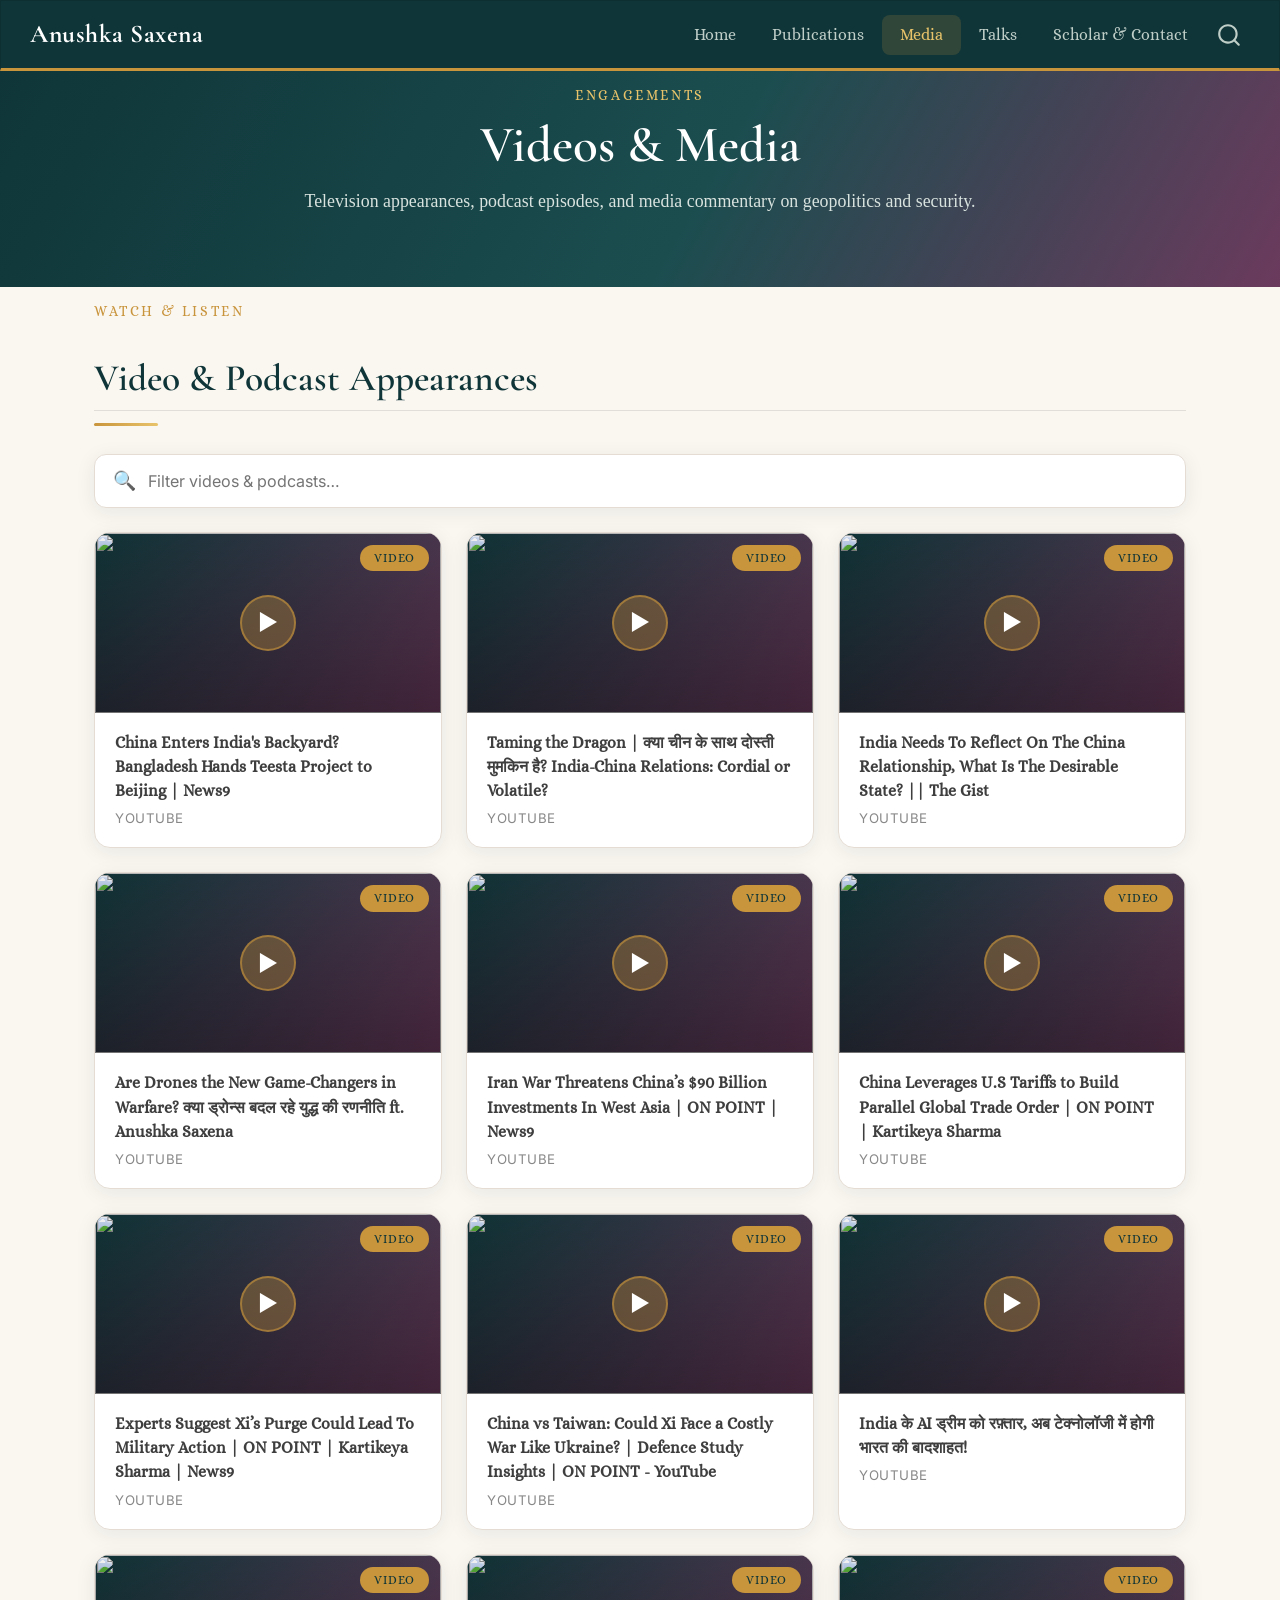
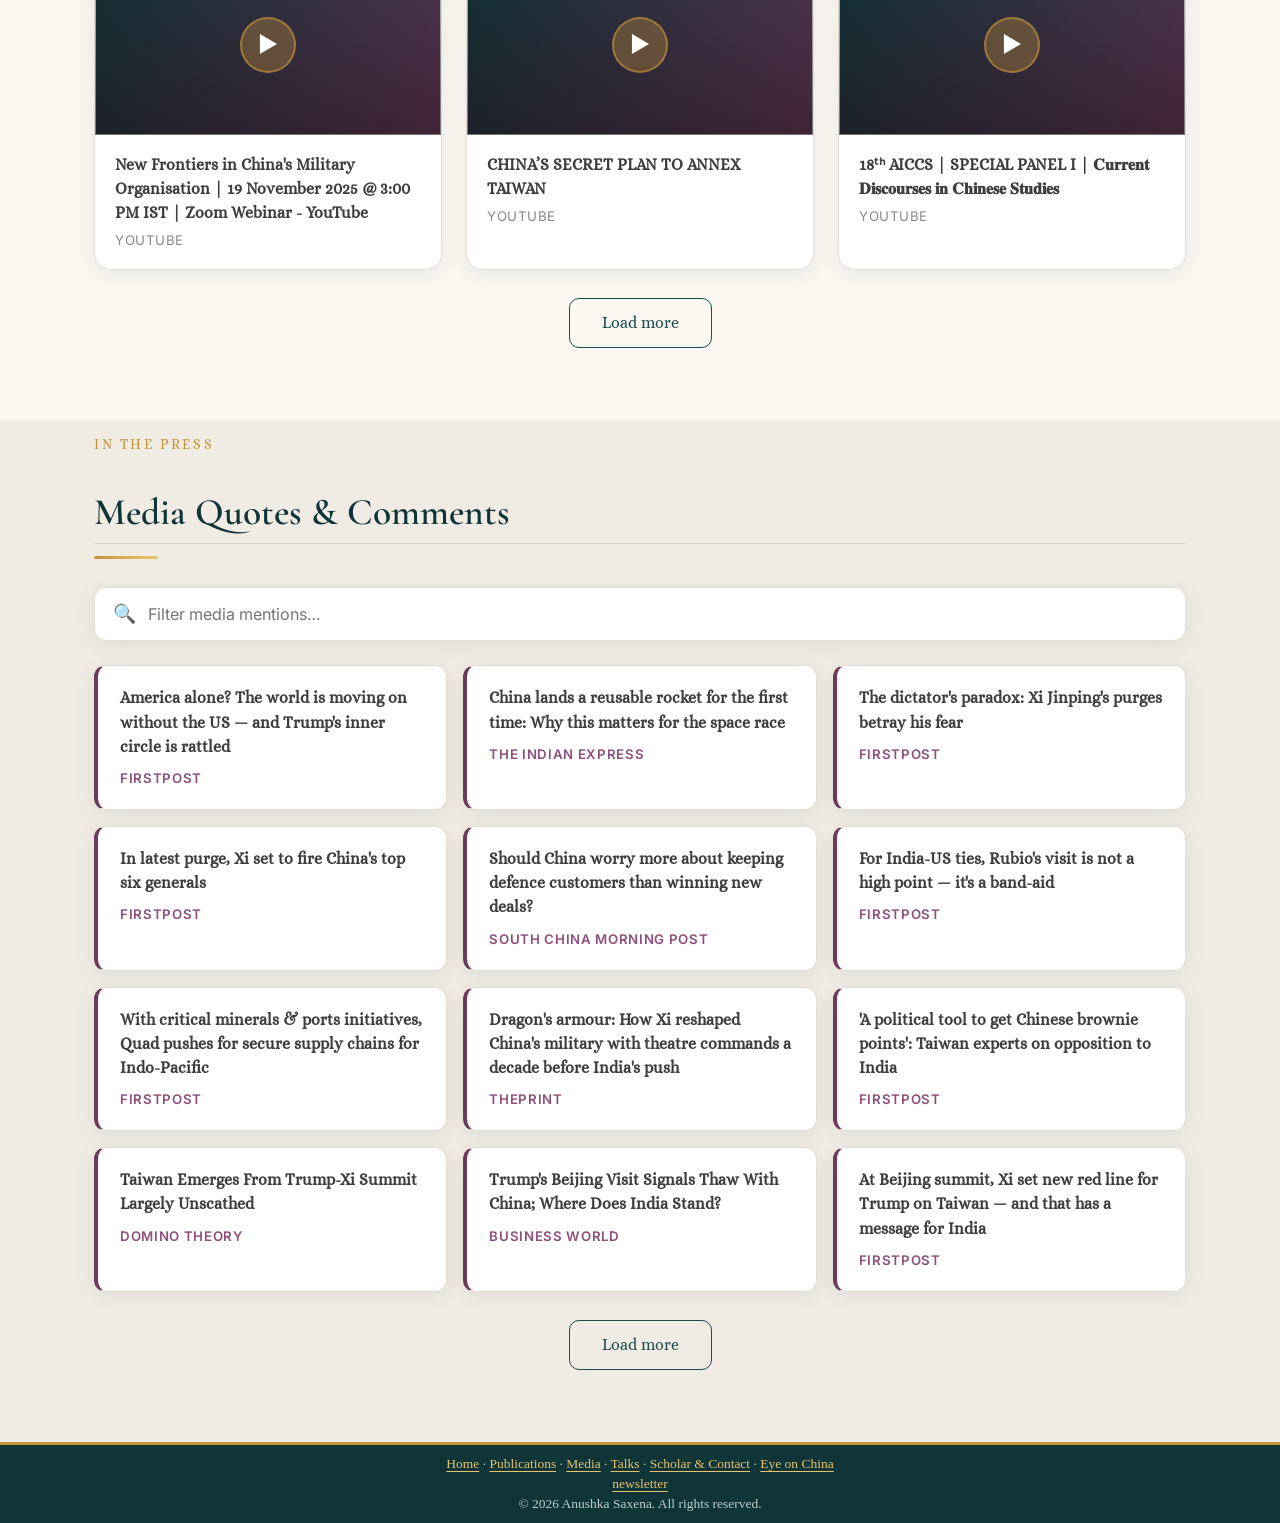
==== commit 77cf4ce9: "Built site for gh-pages" ====
--- a/media.html
+++ b/media.html
@@ -2,7 +2,7 @@
 <html xmlns="http://www.w3.org/1999/xhtml" lang="en" xml:lang="en"><head>
 
 <meta charset="utf-8">
-<meta name="generator" content="quarto-1.9.38">
+<meta name="generator" content="quarto-1.11.9">
 
 <meta name="viewport" content="width=device-width, initial-scale=1.0, user-scalable=yes">
 
@@ -13,10 +13,13 @@
 /* Default styles provided by pandoc.
 ** See https://pandoc.org/MANUAL.html#variables-for-html for config info.
 */
-code{white-space: pre-wrap;}
 span.smallcaps{font-variant: small-caps;}
-div.columns{display: flex; gap: min(4vw, 1.5em);}
-div.column{flex: auto; overflow-x: auto;}
+div.columns{display: flex; gap: 1.5em;}
+div.column{flex: auto;}
+@media screen {
+div.columns{gap: min(4vw, 1.5em);}
+div.column{overflow-x: auto;}
+}
 div.hanging-indent{margin-left: 1.5em; text-indent: -1.5em;}
 ul.task-list{list-style: none;}
 ul.task-list li input[type="checkbox"] {
@@ -34,17 +37,18 @@
 <script src="site_libs/quarto-search/fuse.min.js"></script>
 <script src="site_libs/quarto-search/quarto-search.js"></script>
 <meta name="quarto:offset" content="./">
-<link href="./assets/favicon.svg" rel="icon" type="image/svg+xml">
+<link href="./assets/favicon.png" rel="icon" type="image/png">
 <script src="site_libs/quarto-html/quarto.js" type="module"></script>
 <script src="site_libs/quarto-html/tabsets/tabsets.js" type="module"></script>
+<script src="site_libs/quarto-html/scrollable-regions/scrollable-regions.js" type="module"></script>
 <script src="site_libs/quarto-html/popper.min.js"></script>
 <script src="site_libs/quarto-html/tippy.umd.min.js"></script>
 <script src="site_libs/quarto-html/anchor.min.js"></script>
 <link href="site_libs/quarto-html/tippy.css" rel="stylesheet">
-<link href="site_libs/quarto-html/quarto-syntax-highlighting-15634bcf2e68342d4ad2dfa704d543f6.css" rel="stylesheet" id="quarto-text-highlighting-styles">
+<link href="site_libs/quarto-html/quarto-syntax-highlighting-63b5708e65d6cd79cd7618c58d0c21e7.css" rel="stylesheet" id="quarto-text-highlighting-styles">
 <script src="site_libs/bootstrap/bootstrap.min.js"></script>
 <link href="site_libs/bootstrap/bootstrap-icons.css" rel="stylesheet">
-<link href="site_libs/bootstrap/bootstrap-c60afc2b426c806ecf0c8f70d10b7e79.min.css" rel="stylesheet" append-hash="true" id="quarto-bootstrap" data-mode="light">
+<link href="site_libs/bootstrap/bootstrap-dee13b75c9d955c83fed9f02a4a6c469.min.css" rel="stylesheet" append-hash="true" id="quarto-bootstrap" data-mode="light">
 <script id="quarto-search-options" type="application/json">{
   "location": "navbar",
   "copy-button": false,
@@ -106,6 +110,8 @@
 <meta property="og:description" content="Television appearances, podcast episodes, and media quotes by Anushka Saxena on Chinese military affairs and Indo-Pacific geopolitics.">
 <meta property="og:image" content="https://anushkasaxena.com/assets/anushka-photo.jpg">
 <meta property="og:site_name" content="Anushka Saxena">
+<meta property="og:image:height" content="885">
+<meta property="og:image:width" content="664">
 <meta name="twitter:title" content="Media &amp; Video Engagements">
 <meta name="twitter:description" content="Television appearances, podcast episodes, and media quotes by Anushka Saxena on Chinese military affairs and Indo-Pacific geopolitics.">
 <meta name="twitter:image" content="https://anushkasaxena.com/assets/anushka-photo.jpg">
@@ -113,19 +119,18 @@
 <meta name="twitter:card" content="summary_large_image">
 </head>
 
-<body class="nav-fixed fullcontent quarto-light">
+<body class="nav-fixed fullcontent quarto-light"><a id="quarto-skip-link" class="visually-hidden-focusable" href="#quarto-content">Skip to main content</a>
 
 <div id="quarto-search-results"></div>
   <header id="quarto-header" class="headroom fixed-top">
-    <nav class="navbar navbar-expand-lg " data-bs-theme="dark">
+    <nav class="navbar navbar-expand-lg " data-bs-theme="dark" aria-label="Site">
       <div class="navbar-container container-fluid">
       <div class="navbar-brand-container mx-auto">
     <a class="navbar-brand" href="./index.html">
     <span class="navbar-title">Anushka Saxena</span>
     </a>
   </div>
-            <div id="quarto-search" class="" title="Search"></div>
-          <button class="navbar-toggler" type="button" data-bs-toggle="collapse" data-bs-target="#navbarCollapse" aria-controls="navbarCollapse" role="menu" aria-expanded="false" aria-label="Toggle navigation" onclick="if (window.quartoToggleHeadroom) { window.quartoToggleHeadroom(); }">
+          <button class="navbar-toggler" type="button" data-bs-toggle="collapse" data-bs-target="#navbarCollapse" aria-controls="navbarCollapse" aria-expanded="false" aria-label="Toggle navigation" onclick="if (window.quartoToggleHeadroom) { window.quartoToggleHeadroom(); }">
   <span class="navbar-toggler-icon"></span>
 </button>
           <div class="collapse navbar-collapse" id="navbarCollapse">
@@ -154,11 +159,12 @@
           </div> <!-- /navcollapse -->
             <div class="quarto-navbar-tools">
 </div>
+            <div id="quarto-search" class="" title="Search"></div>
       </div> <!-- /container-fluid -->
     </nav>
 </header>
 <!-- content -->
-<div id="quarto-content" class="quarto-container page-layout-custom page-navbar">
+<div id="quarto-content" class="quarto-container page-layout-custom page-navbar" tabindex="-1">
 <!-- sidebar -->
 <!-- margin-sidebar -->
 <!-- main -->
@@ -378,11 +384,30 @@
       var localhostRegex = new RegExp(/^(?:http|https):\/\/localhost\:?[0-9]*\//);
       var mailtoRegex = new RegExp(/^mailto:/);
         var filterRegex = new RegExp("https:\/\/anushkasaxena\.com");
+      const newWindowLabel = "(opens in a new tab)";
+      const newWindowNoteId = "quarto-ext-newwindow-label";
+      // Links reference one hidden label through aria-describedby, so the
+      // announcement never changes their accessible name.
+      var describeNewWindow = (link) => {
+        if (!window.document.getElementById(newWindowNoteId)) {
+          var newWindowNote = window.document.createElement("span");
+          newWindowNote.id = newWindowNoteId;
+          newWindowNote.hidden = true;
+          newWindowNote.textContent = newWindowLabel;
+          window.document.body.appendChild(newWindowNote);
+        }
+        var describedBy = (link.getAttribute("aria-describedby") || "").split(/\s+/).filter(Boolean);
+        if (!describedBy.includes(newWindowNoteId)) {
+          describedBy.push(newWindowNoteId);
+          link.setAttribute("aria-describedby", describedBy.join(" "));
+        }
+      }
       var isInternal = (href) => {
           return filterRegex.test(href) || localhostRegex.test(href) || mailtoRegex.test(href);
       }
       // Inspect non-navigation links and adorn them if external
-     var links = window.document.querySelectorAll('a[href]:not(.nav-link):not(.navbar-brand):not(.toc-action):not(.sidebar-link):not(.sidebar-item-toggle):not(.pagination-link):not(.no-external):not([aria-hidden]):not(.dropdown-item):not(.quarto-navigation-tool):not(.about-link)');
+      window.quartoDecorateExternalLinks = function (root) {
+     var links = (root || window.document).querySelectorAll('a[href]:not(.nav-link):not(.navbar-brand):not(.toc-action):not(.sidebar-link):not(.sidebar-item-toggle):not(.pagination-link):not(.no-external):not([aria-hidden]):not(.dropdown-item):not(.quarto-navigation-tool):not(.about-link)');
       for (var i=0; i<links.length; i++) {
         const link = links[i];
         if (!isInternal(link.href)) {
@@ -396,8 +421,70 @@
             if (link.getAttribute("rel") === null) {
               link.setAttribute("rel", "noopener");
             }
-        }
-      }
+            describeNewWindow(link);
+          if (!link.classList.contains('no-external-icon')) {
+          }
+        }
+      }
+      };
+      window.quartoDecorateExternalLinks(window.document);
+    // Esc closes the popup (WCAG 1.4.13) and focus leaving both trigger and
+    // popup closes it (WCAG 2.4.11); tippy handles neither for interactive popups.
+    const hideOnEscAndFocusOut = {
+      name: 'hideOnEscAndFocusOut',
+      defaultValue: true,
+      fn(instance) {
+        const dismiss = () => {
+          // A show scheduled by the trigger delay would otherwise reopen it
+          instance.clearDelayTimeouts();
+          instance.hide();
+        };
+        const onKeyDown = (event) => {
+          if (event.key !== 'Escape') {
+            return;
+          }
+          // Keep Esc from also reaching page handlers (e.g. reveal.js overview),
+          // except an open reveal.js slide menu, which Esc should close too.
+          // The menu handles keys only when its keyboard option is on.
+          const menuHandlesEsc = window.Reveal?.getPlugin?.('menu')?.isOpen() &&
+            window.Reveal.getConfig().menu?.keyboard !== false;
+          if (!menuHandlesEsc) {
+            event.stopPropagation();
+          }
+          if (instance.popper.contains(window.document.activeElement)) {
+            // Disabled while refocusing so the focus trigger does not reopen it
+            instance.disable();
+            instance.reference.focus();
+            instance.enable();
+          }
+          dismiss();
+        };
+        const onFocusOut = (event) => {
+          const target = event.relatedTarget;
+          if (target && !instance.reference.contains(target) &&
+              !instance.popper.contains(target)) {
+            dismiss();
+          }
+        };
+        // On the trigger too: a click trigger (code-annotations: select) has no
+        // blur handling. Attached for the instance's lifetime so leaving the
+        // trigger also cancels a show still pending on the trigger delay.
+        instance.reference.addEventListener('focusout', onFocusOut);
+        return {
+          onShow() {
+            window.document.addEventListener('keydown', onKeyDown, true);
+            instance.popper.addEventListener('focusout', onFocusOut);
+          },
+          onHide() {
+            window.document.removeEventListener('keydown', onKeyDown, true);
+            instance.popper.removeEventListener('focusout', onFocusOut);
+          },
+          onDestroy() {
+            instance.reference.removeEventListener('focusout', onFocusOut);
+          },
+        };
+      },
+    };
     function tippyHover(el, contentFn, onTriggerFn, onUntriggerFn) {
       const config = {
         allowHTML: true,
@@ -411,6 +498,7 @@
         interactiveBorder: 10,
         theme: 'quarto',
         placement: 'bottom-start',
+        plugins: [hideOnEscAndFocusOut],
       };
       if (contentFn) {
         config.content = contentFn;
@@ -573,44 +661,54 @@
           const lineIds = lines.map((line) => {
             return targetCell + "-" + line;
           })
-          let top = null;
-          let height = null;
-          let parent = null;
+          // Each band is positioned against its own containing block, which is
+          // not the offsetParent of the lines, so place it from client rects.
+          const placeBand = (band, firstEl, lastEl, codeBlock) => {
+            const container = band.offsetParent;
+            if (container === null) {
+              return;
+            }
+            const containerRect = container.getBoundingClientRect();
+            // Reveal.js scales slides with a transform, so convert client
+            // pixels back to the CSS pixels of the container.
+            const scale = containerRect.height / container.offsetHeight || 1;
+            const firstRect = firstEl.getBoundingClientRect();
+            const lastRect = lastEl.getBoundingClientRect();
+            const top = (firstRect.top - containerRect.top) / scale - container.clientTop + container.scrollTop;
+            const height = (lastRect.bottom - firstRect.top) / scale;
+            band.style.top = top - 2 + "px";
+            band.style.height = height + 4 + "px";
+            if (codeBlock) {
+              // Without the copy button wrapper, the containing block is wider
+              // than the code block, so span the code block explicitly.
+              const blockRect = codeBlock.getBoundingClientRect();
+              band.style.left = (blockRect.left - containerRect.left) / scale - container.clientLeft + container.scrollLeft + "px";
+              band.style.width = blockRect.width / scale + "px";
+            }
+          };
           if (lineIds.length > 0) {
-              //compute the position of the single el (top and bottom and make a div)
-              const el = window.document.getElementById(lineIds[0]);
-              top = el.offsetTop;
-              height = el.offsetHeight;
-              parent = el.parentElement.parentElement;
-            if (lineIds.length > 1) {
-              const lastEl = window.document.getElementById(lineIds[lineIds.length - 1]);
-              const bottom = lastEl.offsetTop + lastEl.offsetHeight;
-              height = bottom - top;
-            }
-            if (top !== null && height !== null && parent !== null) {
-              // cook up a div (if necessary) and position it 
-              let div = window.document.getElementById("code-annotation-line-highlight");
-              if (div === null) {
-                div = window.document.createElement("div");
-                div.setAttribute("id", "code-annotation-line-highlight");
-                div.style.position = 'absolute';
-                parent.appendChild(div);
-              }
-              div.style.top = top - 2 + "px";
-              div.style.height = height + 4 + "px";
-              div.style.left = 0;
-              let gutterDiv = window.document.getElementById("code-annotation-line-highlight-gutter");
-              if (gutterDiv === null) {
-                gutterDiv = window.document.createElement("div");
-                gutterDiv.setAttribute("id", "code-annotation-line-highlight-gutter");
-                gutterDiv.style.position = 'absolute';
-                const codeCell = window.document.getElementById(targetCell);
-                const gutter = codeCell.querySelector('.code-annotation-gutter');
-                gutter.appendChild(gutterDiv);
-              }
-              gutterDiv.style.top = top - 2 + "px";
-              gutterDiv.style.height = height + 4 + "px";
-            }
+            const el = window.document.getElementById(lineIds[0]);
+            const lastEl = window.document.getElementById(lineIds[lineIds.length - 1]);
+            const parent = el.parentElement.parentElement;
+            // cook up a div (if necessary) and position it
+            let div = window.document.getElementById("code-annotation-line-highlight");
+            if (div === null) {
+              div = window.document.createElement("div");
+              div.setAttribute("id", "code-annotation-line-highlight");
+              div.style.position = 'absolute';
+              parent.appendChild(div);
+            }
+            placeBand(div, el, lastEl, parent.closest("div.sourceCode") || parent);
+            let gutterDiv = window.document.getElementById("code-annotation-line-highlight-gutter");
+            if (gutterDiv === null) {
+              gutterDiv = window.document.createElement("div");
+              gutterDiv.setAttribute("id", "code-annotation-line-highlight-gutter");
+              gutterDiv.style.position = 'absolute';
+              const codeCell = window.document.getElementById(targetCell);
+              const gutter = codeCell.querySelector('.code-annotation-gutter');
+              gutter.appendChild(gutterDiv);
+            }
+            placeBand(gutterDiv, el, lastEl);
             selectedAnnoteEl = annoteEl;
           }
         };
@@ -709,6 +807,9 @@
     }
   });
   </script>
+  <script type="application/javascript">
+  window.quartoScrollableRegionsLabels = {"code":"Scrollable code","output":"Scrollable output"};
+  </script>
 </div> <!-- /content -->
 <footer class="footer">
   <div class="nav-footer">
--- a/site_libs/quarto-html/quarto-syntax-highlighting-63b5708e65d6cd79cd7618c58d0c21e7.css
+++ b/site_libs/quarto-html/quarto-syntax-highlighting-63b5708e65d6cd79cd7618c58d0c21e7.css
@@ -0,0 +1,236 @@
+/* quarto syntax highlight colors */
+:root {
+  --quarto-hl-ot-color: #003B4F;
+  --quarto-hl-at-color: #657422;
+  --quarto-hl-ss-color: #20794D;
+  --quarto-hl-an-color: #5E5E5E;
+  --quarto-hl-fu-color: #4758AB;
+  --quarto-hl-st-color: #20794D;
+  --quarto-hl-cf-color: #003B4F;
+  --quarto-hl-op-color: #5E5E5E;
+  --quarto-hl-er-color: #AD0000;
+  --quarto-hl-bn-color: #AD0000;
+  --quarto-hl-al-color: #AD0000;
+  --quarto-hl-va-color: #111111;
+  --quarto-hl-bu-color: inherit;
+  --quarto-hl-ex-color: inherit;
+  --quarto-hl-pp-color: #AD0000;
+  --quarto-hl-in-color: #5E5E5E;
+  --quarto-hl-vs-color: #20794D;
+  --quarto-hl-wa-color: #5E5E5E;
+  --quarto-hl-do-color: #5E5E5E;
+  --quarto-hl-im-color: #00769E;
+  --quarto-hl-ch-color: #20794D;
+  --quarto-hl-dt-color: #AD0000;
+  --quarto-hl-fl-color: #AD0000;
+  --quarto-hl-co-color: #5E5E5E;
+  --quarto-hl-cv-color: #5E5E5E;
+  --quarto-hl-cn-color: #8f5902;
+  --quarto-hl-sc-color: #5E5E5E;
+  --quarto-hl-dv-color: #AD0000;
+  --quarto-hl-kw-color: #003B4F;
+}
+
+/* other quarto variables */
+:root {
+  --quarto-font-monospace: SFMono-Regular, Menlo, Monaco, Consolas, "Liberation Mono", "Courier New", monospace;
+}
+
+/* syntax highlight based on Pandoc's rules */
+pre > code.sourceCode > span {
+  color: #003B4F;
+}
+
+code.sourceCode > span {
+  color: #003B4F;
+}
+
+div.sourceCode,
+div.sourceCode pre.sourceCode {
+  color: #003B4F;
+}
+
+/* Normal */
+code span {
+  color: #003B4F;
+}
+
+/* Alert */
+code span.al {
+  color: #AD0000;
+  font-style: inherit;
+}
+
+/* Annotation */
+code span.an {
+  color: #5E5E5E;
+  font-style: inherit;
+}
+
+/* Attribute */
+code span.at {
+  color: #657422;
+  font-style: inherit;
+}
+
+/* BaseN */
+code span.bn {
+  color: #AD0000;
+  font-style: inherit;
+}
+
+/* BuiltIn */
+code span.bu {
+  font-style: inherit;
+}
+
+/* ControlFlow */
+code span.cf {
+  color: #003B4F;
+  font-weight: bold;
+  font-style: inherit;
+}
+
+/* Char */
+code span.ch {
+  color: #20794D;
+  font-style: inherit;
+}
+
+/* Constant */
+code span.cn {
+  color: #8f5902;
+  font-style: inherit;
+}
+
+/* Comment */
+code span.co {
+  color: #5E5E5E;
+  font-style: inherit;
+}
+
+/* CommentVar */
+code span.cv {
+  color: #5E5E5E;
+  font-style: italic;
+}
+
+/* Documentation */
+code span.do {
+  color: #5E5E5E;
+  font-style: italic;
+}
+
+/* DataType */
+code span.dt {
+  color: #AD0000;
+  font-style: inherit;
+}
+
+/* DecVal */
+code span.dv {
+  color: #AD0000;
+  font-style: inherit;
+}
+
+/* Error */
+code span.er {
+  color: #AD0000;
+  font-style: inherit;
+}
+
+/* Extension */
+code span.ex {
+  font-style: inherit;
+}
+
+/* Float */
+code span.fl {
+  color: #AD0000;
+  font-style: inherit;
+}
+
+/* Function */
+code span.fu {
+  color: #4758AB;
+  font-style: inherit;
+}
+
+/* Import */
+code span.im {
+  color: #00769E;
+  font-style: inherit;
+}
+
+/* Information */
+code span.in {
+  color: #5E5E5E;
+  font-style: inherit;
+}
+
+/* Keyword */
+code span.kw {
+  color: #003B4F;
+  font-weight: bold;
+  font-style: inherit;
+}
+
+/* Operator */
+code span.op {
+  color: #5E5E5E;
+  font-style: inherit;
+}
+
+/* Other */
+code span.ot {
+  color: #003B4F;
+  font-style: inherit;
+}
+
+/* Preprocessor */
+code span.pp {
+  color: #AD0000;
+  font-style: inherit;
+}
+
+/* SpecialChar */
+code span.sc {
+  color: #5E5E5E;
+  font-style: inherit;
+}
+
+/* SpecialString */
+code span.ss {
+  color: #20794D;
+  font-style: inherit;
+}
+
+/* String */
+code span.st {
+  color: #20794D;
+  font-style: inherit;
+}
+
+/* Variable */
+code span.va {
+  color: #111111;
+  font-style: inherit;
+}
+
+/* VerbatimString */
+code span.vs {
+  color: #20794D;
+  font-style: inherit;
+}
+
+/* Warning */
+code span.wa {
+  color: #5E5E5E;
+  font-style: italic;
+}
+
+.prevent-inlining {
+  content: "</";
+}
+
+/*# sourceMappingURL=054cc16b9e9817627be6994582d2ffb5.css.map */
--- a/custom.css
+++ b/custom.css
@@ -298,3 +298,9 @@
   .home-hero h1 { font-size: 2.5rem; }
   .page-hero h1 { font-size: 2.3rem; }
 }
+
+/* Publications toggle */
+.pub-toggle { display: inline-flex; gap: 4px; padding: 4px; margin-bottom: 36px; border: 1px solid var(--gold); border-radius: 999px; flex-wrap: wrap; }
+.pub-toggle button { border: 0; background: transparent; padding: 8px 20px; border-radius: 999px; font: inherit; font-weight: 600; cursor: pointer; color: inherit; }
+.pub-toggle button.active { background: var(--gold); color: #fff; }
+.pub-panel[hidden] { display: none; }
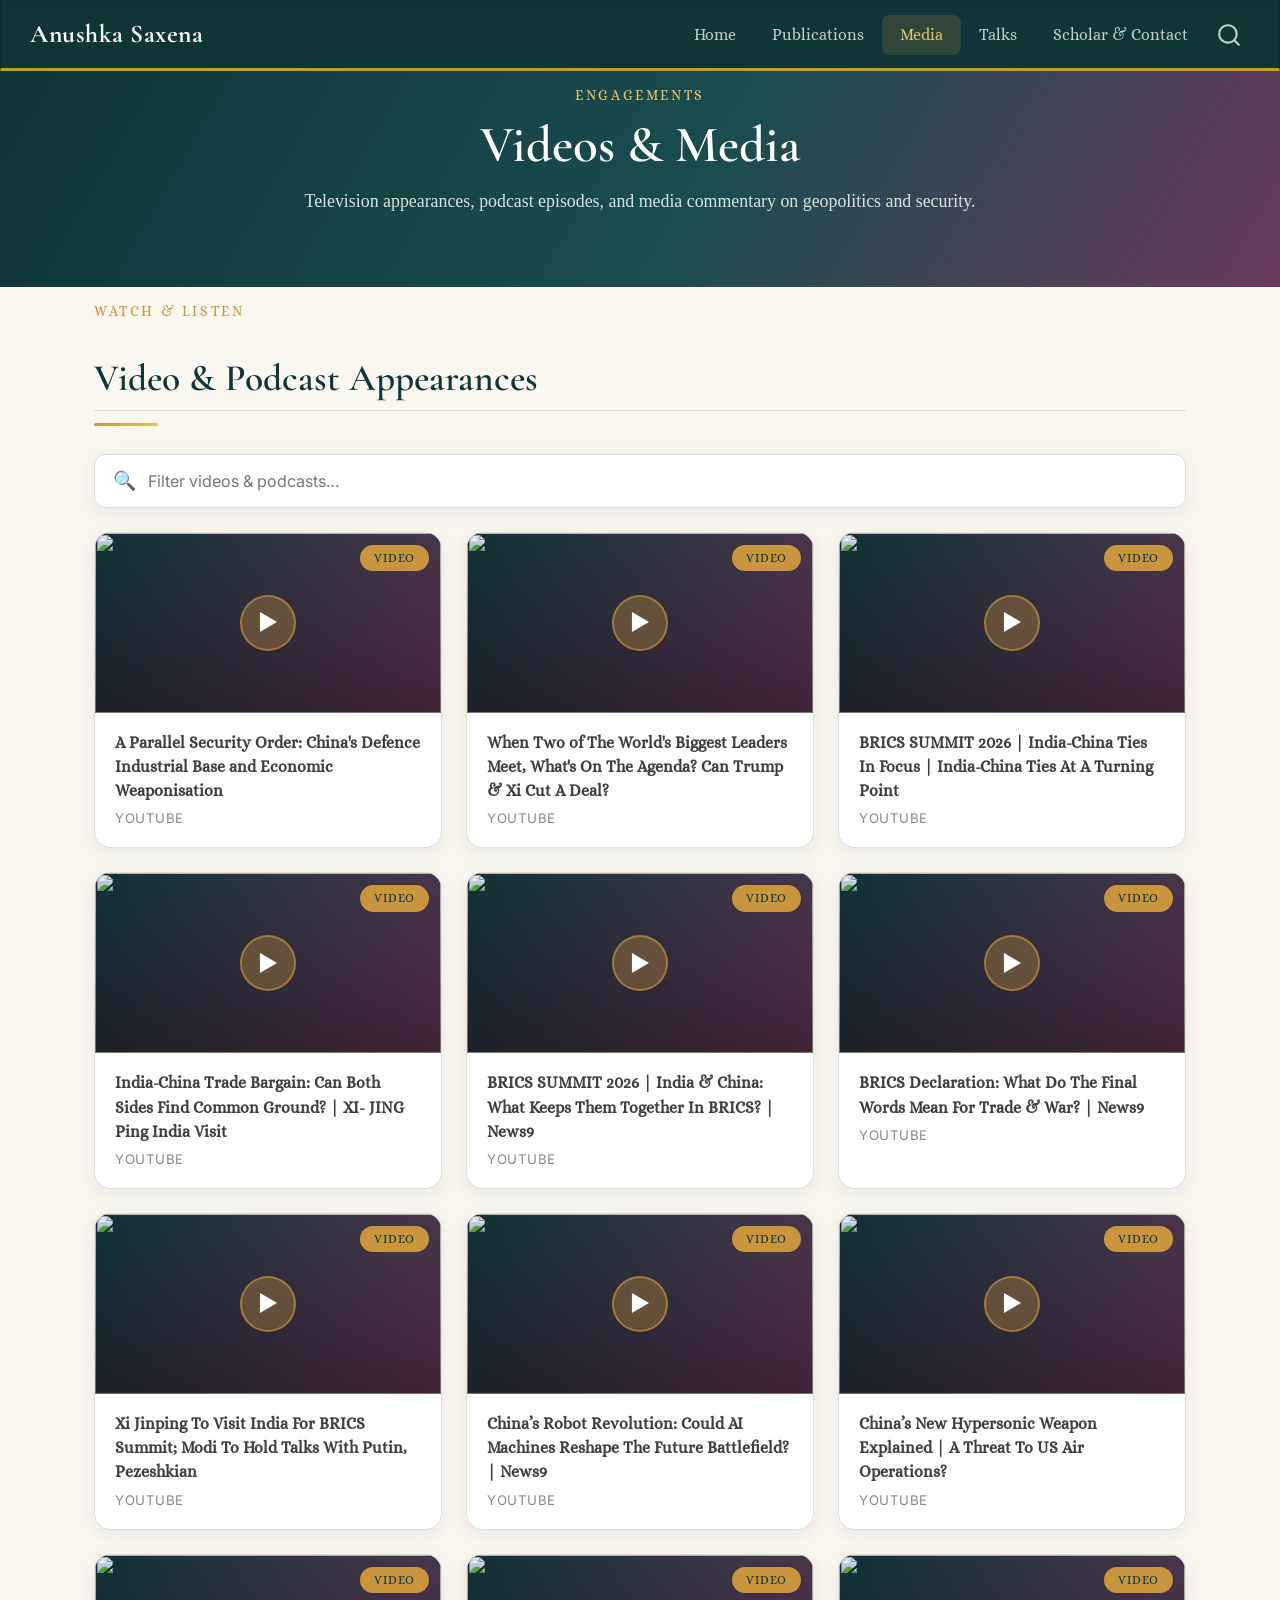
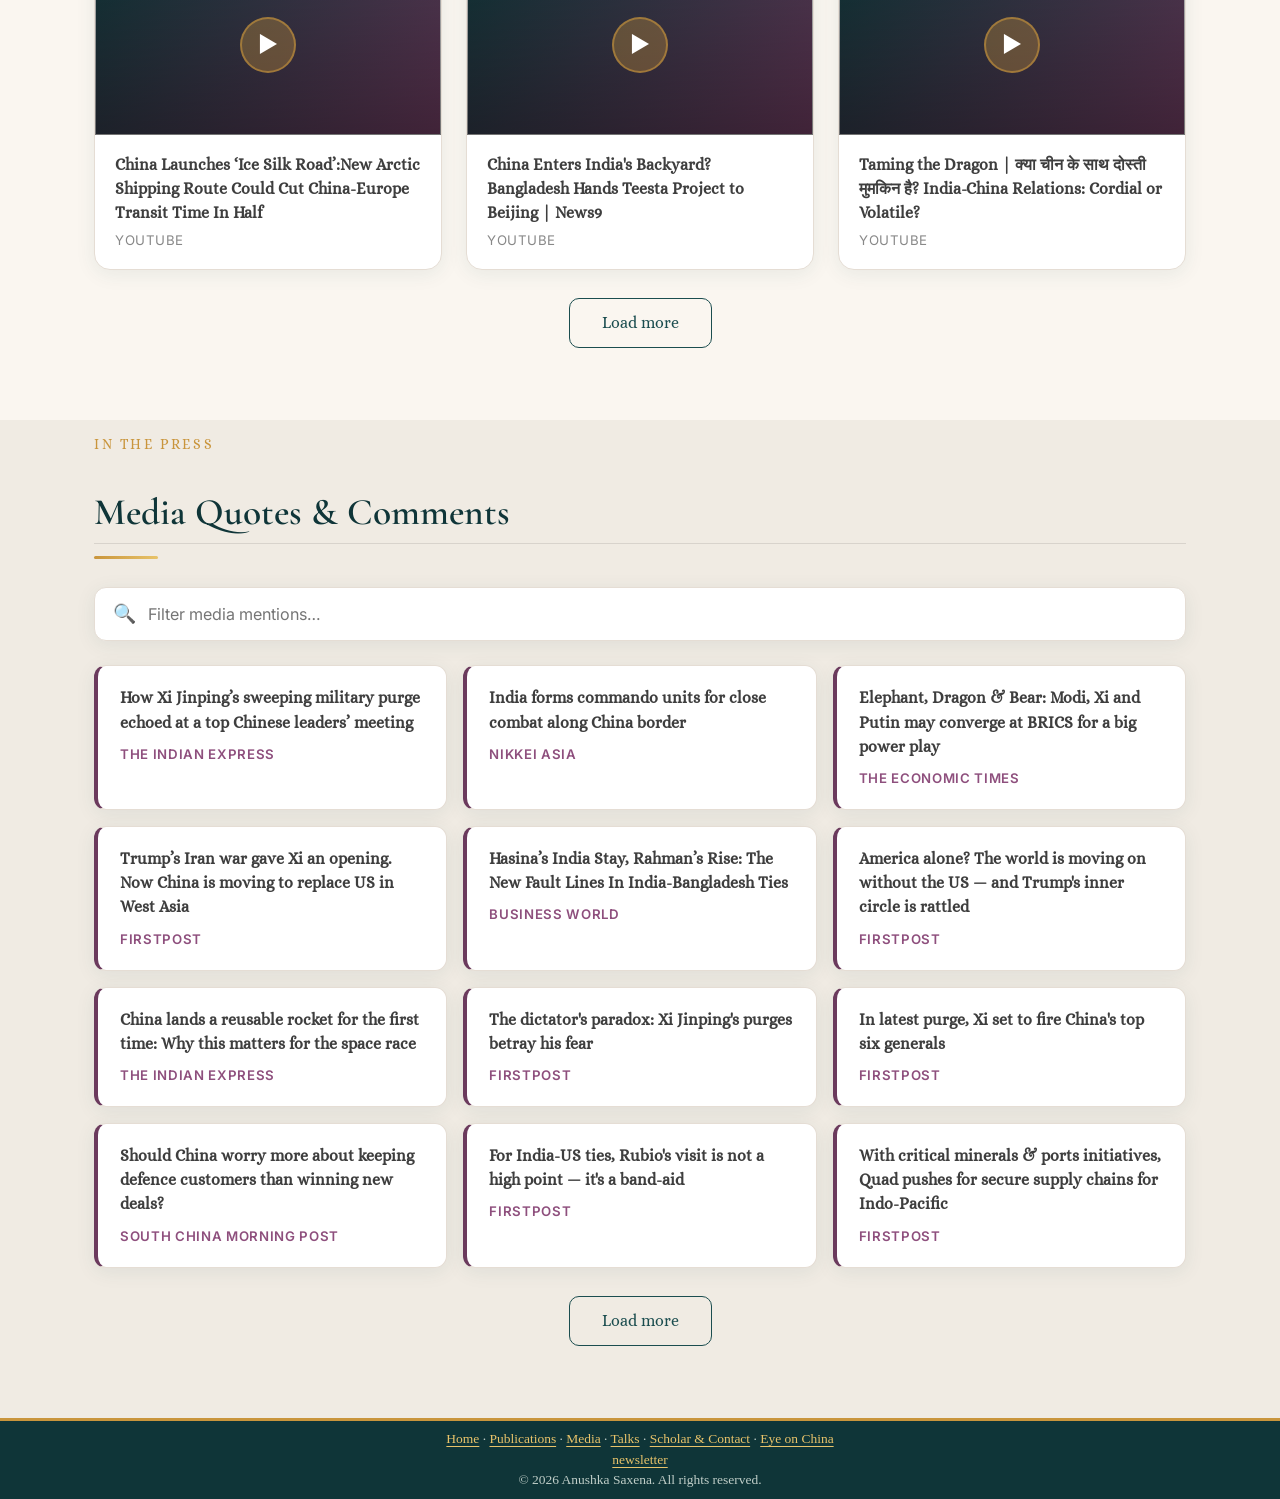
==== commit 44b0a0e5: "Built site for gh-pages" ====
--- a/media.html
+++ b/media.html
@@ -110,8 +110,8 @@
 <meta property="og:description" content="Television appearances, podcast episodes, and media quotes by Anushka Saxena on Chinese military affairs and Indo-Pacific geopolitics.">
 <meta property="og:image" content="https://anushkasaxena.com/assets/anushka-photo.jpg">
 <meta property="og:site_name" content="Anushka Saxena">
-<meta property="og:image:height" content="885">
-<meta property="og:image:width" content="664">
+<meta property="og:image:height" content="566">
+<meta property="og:image:width" content="566">
 <meta name="twitter:title" content="Media &amp; Video Engagements">
 <meta name="twitter:description" content="Television appearances, podcast episodes, and media quotes by Anushka Saxena on Chinese military affairs and Indo-Pacific geopolitics.">
 <meta name="twitter:image" content="https://anushkasaxena.com/assets/anushka-photo.jpg">
@@ -188,18 +188,29 @@
       <input type="text" data-filter="media-list" placeholder="Filter videos &amp; podcasts…">
     </div>
 <div class="media-grid" id="media-list">
+<a class="media-card" href="https://www.youtube.com/watch?v=9J3ERY0OpN8" target="_blank" rel="noopener"><div class="media-thumb"><img class="thumb-img" src="https://img.youtube.com/vi/9J3ERY0OpN8/hqdefault.jpg" alt="" loading="lazy"><div class="play-icon">▶</div><span class="type-badge video">Video</span></div><div class="media-body"><h3>A Parallel Security Order: China's Defence Industrial Base and Economic Weaponisation</h3><div class="source">YouTube</div></div></a>
+<a class="media-card" href="https://youtu.be/0_ZrCroeDbo?si=T6q_1KFIx7MNfZBJ" target="_blank" rel="noopener"><div class="media-thumb"><img class="thumb-img" src="https://img.youtube.com/vi/0_ZrCroeDbo/hqdefault.jpg" alt="" loading="lazy"><div class="play-icon">▶</div><span class="type-badge video">Video</span></div><div class="media-body"><h3>When Two of The World's Biggest Leaders Meet, What's On The Agenda? Can Trump &amp; Xi Cut A Deal?</h3><div class="source">YouTube</div></div></a>
+<a class="media-card" href="https://www.youtube.com/live/sqTwRejK2VI?si=hK2lce4K-07fpog4" target="_blank" rel="noopener"><div class="media-thumb"><img class="thumb-img" src="https://img.youtube.com/vi/sqTwRejK2VI/hqdefault.jpg" alt="" loading="lazy"><div class="play-icon">▶</div><span class="type-badge video">Video</span></div><div class="media-body"><h3>BRICS SUMMIT 2026 | India-China Ties In Focus | India-China Ties At A Turning Point</h3><div class="source">YouTube</div></div></a>
+<a class="media-card" href="https://youtu.be/El2BHB6ptjU?si=_xi0SHAEaV5x6hsl" target="_blank" rel="noopener"><div class="media-thumb"><img class="thumb-img" src="https://img.youtube.com/vi/El2BHB6ptjU/hqdefault.jpg" alt="" loading="lazy"><div class="play-icon">▶</div><span class="type-badge video">Video</span></div><div class="media-body"><h3>India-China Trade Bargain: Can Both Sides Find Common Ground? | XI- JING Ping India Visit</h3><div class="source">YouTube</div></div></a>
+<a class="media-card" href="https://youtu.be/OOZ-AytWhsQ?si=ISkScVETCrk0oX9J" target="_blank" rel="noopener"><div class="media-thumb"><img class="thumb-img" src="https://img.youtube.com/vi/OOZ-AytWhsQ/hqdefault.jpg" alt="" loading="lazy"><div class="play-icon">▶</div><span class="type-badge video">Video</span></div><div class="media-body"><h3>BRICS SUMMIT 2026 | India &amp; China: What Keeps Them Together In BRICS? | News9</h3><div class="source">YouTube</div></div></a>
+<a class="media-card" href="https://youtu.be/BAsPBPIVPF8?si=lVIFJ1Za4RIcnOEs" target="_blank" rel="noopener"><div class="media-thumb"><img class="thumb-img" src="https://img.youtube.com/vi/BAsPBPIVPF8/hqdefault.jpg" alt="" loading="lazy"><div class="play-icon">▶</div><span class="type-badge video">Video</span></div><div class="media-body"><h3>BRICS Declaration: What Do The Final Words Mean For Trade &amp; War? | News9</h3><div class="source">YouTube</div></div></a>
+<a class="media-card" href="https://youtu.be/rBWjJNHsMQU?si=awzogi4uIzu0Meyj&amp;t=240" target="_blank" rel="noopener"><div class="media-thumb"><img class="thumb-img" src="https://img.youtube.com/vi/rBWjJNHsMQU/hqdefault.jpg" alt="" loading="lazy"><div class="play-icon">▶</div><span class="type-badge video">Video</span></div><div class="media-body"><h3>Xi Jinping To Visit India For BRICS Summit; Modi To Hold Talks With Putin, Pezeshkian</h3><div class="source">YouTube</div></div></a>
+<a class="media-card" href="https://www.youtube.com/watch?v=-dLjJpjbezY" target="_blank" rel="noopener"><div class="media-thumb"><img class="thumb-img" src="https://img.youtube.com/vi/-dLjJpjbezY/hqdefault.jpg" alt="" loading="lazy"><div class="play-icon">▶</div><span class="type-badge video">Video</span></div><div class="media-body"><h3>China’s Robot Revolution: Could AI Machines Reshape The Future Battlefield? | News9</h3><div class="source">YouTube</div></div></a>
+<a class="media-card" href="https://www.youtube.com/live/OjUg8EkctK0?si=agtCg-Y7XEaP0dLN&amp;t=165" target="_blank" rel="noopener"><div class="media-thumb"><img class="thumb-img" src="https://img.youtube.com/vi/OjUg8EkctK0/hqdefault.jpg" alt="" loading="lazy"><div class="play-icon">▶</div><span class="type-badge video">Video</span></div><div class="media-body"><h3>China’s New Hypersonic Weapon Explained | A Threat To US Air Operations?</h3><div class="source">YouTube</div></div></a>
+<a class="media-card" href="https://www.youtube.com/live/MhLkR-aCPEQ?si=dS-zKPaSPd6ipI6n" target="_blank" rel="noopener"><div class="media-thumb"><img class="thumb-img" src="https://img.youtube.com/vi/MhLkR-aCPEQ/hqdefault.jpg" alt="" loading="lazy"><div class="play-icon">▶</div><span class="type-badge video">Video</span></div><div class="media-body"><h3>China Launches ‘Ice Silk Road’:New Arctic Shipping Route Could Cut China-Europe Transit Time In Half</h3><div class="source">YouTube</div></div></a>
 <a class="media-card" href="https://www.youtube.com/live/nqeJe9KEW5w?si=_DogRgRcjuofD1EN" target="_blank" rel="noopener"><div class="media-thumb"><img class="thumb-img" src="https://img.youtube.com/vi/nqeJe9KEW5w/hqdefault.jpg" alt="" loading="lazy"><div class="play-icon">▶</div><span class="type-badge video">Video</span></div><div class="media-body"><h3>China Enters India's Backyard? Bangladesh Hands Teesta Project to Beijing | News9</h3><div class="source">YouTube</div></div></a>
 <a class="media-card" href="https://youtu.be/gwJ20Q_-izE?si=YPHerfqUzn6GxRig" target="_blank" rel="noopener"><div class="media-thumb"><img class="thumb-img" src="https://img.youtube.com/vi/gwJ20Q_-izE/hqdefault.jpg" alt="" loading="lazy"><div class="play-icon">▶</div><span class="type-badge video">Video</span></div><div class="media-body"><h3>Taming the Dragon | क्या चीन के साथ दोस्ती मुमकिन है? India-China Relations: Cordial or Volatile?</h3><div class="source">YouTube</div></div></a>
-<a class="media-card" href="https://youtu.be/hQi0QzRxbac?si=EPGjlh0VLN4_lEwo" target="_blank" rel="noopener"><div class="media-thumb"><img class="thumb-img" src="https://img.youtube.com/vi/hQi0QzRxbac/hqdefault.jpg" alt="" loading="lazy"><div class="play-icon">▶</div><span class="type-badge video">Video</span></div><div class="media-body"><h3>India Needs To Reflect On The China Relationship, What Is The Desirable State? || The Gist</h3><div class="source">YouTube</div></div></a>
-<a class="media-card" href="https://youtu.be/aYancUoRX44?si=zJERZsRaZUsb90Iy&amp;t=150" target="_blank" rel="noopener"><div class="media-thumb"><img class="thumb-img" src="https://img.youtube.com/vi/aYancUoRX44/hqdefault.jpg" alt="" loading="lazy"><div class="play-icon">▶</div><span class="type-badge video">Video</span></div><div class="media-body"><h3>Are Drones the New Game-Changers in Warfare? क्या ड्रोन्स बदल रहे युद्ध की रणनीति ft. Anushka Saxena</h3><div class="source">YouTube</div></div></a>
-<a class="media-card" href="https://www.youtube.com/watch?v=PoQJfeiZXqk" target="_blank" rel="noopener"><div class="media-thumb"><img class="thumb-img" src="https://img.youtube.com/vi/PoQJfeiZXqk/hqdefault.jpg" alt="" loading="lazy"><div class="play-icon">▶</div><span class="type-badge video">Video</span></div><div class="media-body"><h3>Iran War Threatens China’s $90 Billion Investments In West Asia | ON POINT | News9</h3><div class="source">YouTube</div></div></a>
-<a class="media-card" href="https://www.youtube.com/watch?v=PwS1JVmawH4" target="_blank" rel="noopener"><div class="media-thumb"><img class="thumb-img" src="https://img.youtube.com/vi/PwS1JVmawH4/hqdefault.jpg" alt="" loading="lazy"><div class="play-icon">▶</div><span class="type-badge video">Video</span></div><div class="media-body"><h3>China Leverages U.S Tariffs to Build Parallel Global Trade Order | ON POINT | Kartikeya Sharma</h3><div class="source">YouTube</div></div></a>
-<a class="media-card" href="https://youtube.com/watch?si=BdKgEsbZ8DdupuvK&amp;t=38&amp;v=0QXnD5BtYLA&amp;feature=youtu.be" target="_blank" rel="noopener"><div class="media-thumb"><img class="thumb-img" src="https://img.youtube.com/vi/0QXnD5BtYLA/hqdefault.jpg" alt="" loading="lazy"><div class="play-icon">▶</div><span class="type-badge video">Video</span></div><div class="media-body"><h3>Experts Suggest Xi’s Purge Could Lead To Military Action | ON POINT | Kartikeya Sharma | News9</h3><div class="source">YouTube</div></div></a>
-<a class="media-card" href="https://www.youtube.com/live/mERCD34gaW0?t=185s" target="_blank" rel="noopener"><div class="media-thumb"><img class="thumb-img" src="https://img.youtube.com/vi/mERCD34gaW0/hqdefault.jpg" alt="" loading="lazy"><div class="play-icon">▶</div><span class="type-badge video">Video</span></div><div class="media-body"><h3>China vs Taiwan: Could Xi Face a Costly War Like Ukraine? | Defence Study Insights | ON POINT - YouTube</h3><div class="source">YouTube</div></div></a>
-<a class="media-card" href="https://www.youtube.com/watch?si=9Xi9Mpf6-4GiuSjs&amp;t=848&amp;v=evena7mzqiU&amp;feature=youtu.be" target="_blank" rel="noopener"><div class="media-thumb"><img class="thumb-img" src="https://img.youtube.com/vi/evena7mzqiU/hqdefault.jpg" alt="" loading="lazy"><div class="play-icon">▶</div><span class="type-badge video">Video</span></div><div class="media-body"><h3>India के AI ड्रीम को रफ़्तार, अब टेक्नोलॉजी में होगी भारत की बादशाहत!</h3><div class="source">YouTube</div></div></a>
-<a class="media-card" href="https://www.youtube.com/live/nd9jtQEHfaA" target="_blank" rel="noopener"><div class="media-thumb"><img class="thumb-img" src="https://img.youtube.com/vi/nd9jtQEHfaA/hqdefault.jpg" alt="" loading="lazy"><div class="play-icon">▶</div><span class="type-badge video">Video</span></div><div class="media-body"><h3>New Frontiers in China's Military Organisation | 19 November 2025 @ 3:00 PM IST | Zoom Webinar - YouTube</h3><div class="source">YouTube</div></div></a>
-<a class="media-card" href="https://www.youtube.com/watch?v=8xO26hkfbNA" target="_blank" rel="noopener"><div class="media-thumb"><img class="thumb-img" src="https://img.youtube.com/vi/8xO26hkfbNA/hqdefault.jpg" alt="" loading="lazy"><div class="play-icon">▶</div><span class="type-badge video">Video</span></div><div class="media-body"><h3>CHINA’S SECRET PLAN TO ANNEX TAIWAN</h3><div class="source">YouTube</div></div></a>
-<a class="media-card" href="https://youtu.be/1tslLQmY7B0?si=-a6nUS5n8Hj4WVDg&amp;t=19" target="_blank" rel="noopener"><div class="media-thumb"><img class="thumb-img" src="https://img.youtube.com/vi/1tslLQmY7B0/hqdefault.jpg" alt="" loading="lazy"><div class="play-icon">▶</div><span class="type-badge video">Video</span></div><div class="media-body"><h3>18ᵗʰ AICCS | SPECIAL PANEL I | 𝐂𝐮𝐫𝐫𝐞𝐧𝐭 𝐃𝐢𝐬𝐜𝐨𝐮𝐫𝐬𝐞𝐬 𝐢𝐧 𝐂𝐡𝐢𝐧𝐞𝐬𝐞 𝐒𝐭𝐮𝐝𝐢𝐞𝐬</h3><div class="source">YouTube</div></div></a>
+<a class="media-card hidden" href="https://www.youtube.com/watch?v=VLgEquw7Drw&amp;t=3240s" target="_blank" rel="noopener"><div class="media-thumb"><img class="thumb-img" src="https://img.youtube.com/vi/VLgEquw7Drw/hqdefault.jpg" alt="" loading="lazy"><div class="play-icon">▶</div><span class="type-badge video">Video</span></div><div class="media-body"><h3>Trump-Xi analysis | NL Hafta</h3><div class="source">YouTube</div></div></a>
+<a class="media-card hidden" href="https://youtu.be/hQi0QzRxbac?si=EPGjlh0VLN4_lEwo" target="_blank" rel="noopener"><div class="media-thumb"><img class="thumb-img" src="https://img.youtube.com/vi/hQi0QzRxbac/hqdefault.jpg" alt="" loading="lazy"><div class="play-icon">▶</div><span class="type-badge video">Video</span></div><div class="media-body"><h3>India Needs To Reflect On The China Relationship, What Is The Desirable State? || The Gist</h3><div class="source">YouTube</div></div></a>
+<a class="media-card hidden" href="https://youtu.be/aYancUoRX44?si=zJERZsRaZUsb90Iy&amp;t=150" target="_blank" rel="noopener"><div class="media-thumb"><img class="thumb-img" src="https://img.youtube.com/vi/aYancUoRX44/hqdefault.jpg" alt="" loading="lazy"><div class="play-icon">▶</div><span class="type-badge video">Video</span></div><div class="media-body"><h3>Are Drones the New Game-Changers in Warfare? क्या ड्रोन्स बदल रहे युद्ध की रणनीति ft. Anushka Saxena</h3><div class="source">YouTube</div></div></a>
+<a class="media-card hidden" href="https://www.youtube.com/watch?v=PoQJfeiZXqk" target="_blank" rel="noopener"><div class="media-thumb"><img class="thumb-img" src="https://img.youtube.com/vi/PoQJfeiZXqk/hqdefault.jpg" alt="" loading="lazy"><div class="play-icon">▶</div><span class="type-badge video">Video</span></div><div class="media-body"><h3>Iran War Threatens China’s $90 Billion Investments In West Asia | ON POINT | News9</h3><div class="source">YouTube</div></div></a>
+<a class="media-card hidden" href="https://www.youtube.com/watch?v=PwS1JVmawH4" target="_blank" rel="noopener"><div class="media-thumb"><img class="thumb-img" src="https://img.youtube.com/vi/PwS1JVmawH4/hqdefault.jpg" alt="" loading="lazy"><div class="play-icon">▶</div><span class="type-badge video">Video</span></div><div class="media-body"><h3>China Leverages U.S Tariffs to Build Parallel Global Trade Order | ON POINT | Kartikeya Sharma</h3><div class="source">YouTube</div></div></a>
+<a class="media-card hidden" href="https://youtube.com/watch?si=BdKgEsbZ8DdupuvK&amp;t=38&amp;v=0QXnD5BtYLA&amp;feature=youtu.be" target="_blank" rel="noopener"><div class="media-thumb"><img class="thumb-img" src="https://img.youtube.com/vi/0QXnD5BtYLA/hqdefault.jpg" alt="" loading="lazy"><div class="play-icon">▶</div><span class="type-badge video">Video</span></div><div class="media-body"><h3>Experts Suggest Xi’s Purge Could Lead To Military Action | ON POINT | Kartikeya Sharma | News9</h3><div class="source">YouTube</div></div></a>
+<a class="media-card hidden" href="https://www.youtube.com/live/mERCD34gaW0?t=185s" target="_blank" rel="noopener"><div class="media-thumb"><img class="thumb-img" src="https://img.youtube.com/vi/mERCD34gaW0/hqdefault.jpg" alt="" loading="lazy"><div class="play-icon">▶</div><span class="type-badge video">Video</span></div><div class="media-body"><h3>China vs Taiwan: Could Xi Face a Costly War Like Ukraine? | Defence Study Insights | ON POINT - YouTube</h3><div class="source">YouTube</div></div></a>
+<a class="media-card hidden" href="https://www.youtube.com/watch?si=9Xi9Mpf6-4GiuSjs&amp;t=848&amp;v=evena7mzqiU&amp;feature=youtu.be" target="_blank" rel="noopener"><div class="media-thumb"><img class="thumb-img" src="https://img.youtube.com/vi/evena7mzqiU/hqdefault.jpg" alt="" loading="lazy"><div class="play-icon">▶</div><span class="type-badge video">Video</span></div><div class="media-body"><h3>India के AI ड्रीम को रफ़्तार, अब टेक्नोलॉजी में होगी भारत की बादशाहत!</h3><div class="source">YouTube</div></div></a>
+<a class="media-card hidden" href="https://www.youtube.com/live/nd9jtQEHfaA" target="_blank" rel="noopener"><div class="media-thumb"><img class="thumb-img" src="https://img.youtube.com/vi/nd9jtQEHfaA/hqdefault.jpg" alt="" loading="lazy"><div class="play-icon">▶</div><span class="type-badge video">Video</span></div><div class="media-body"><h3>New Frontiers in China's Military Organisation | 19 November 2025 @ 3:00 PM IST | Zoom Webinar - YouTube</h3><div class="source">YouTube</div></div></a>
+<a class="media-card hidden" href="https://www.youtube.com/watch?v=8xO26hkfbNA" target="_blank" rel="noopener"><div class="media-thumb"><img class="thumb-img" src="https://img.youtube.com/vi/8xO26hkfbNA/hqdefault.jpg" alt="" loading="lazy"><div class="play-icon">▶</div><span class="type-badge video">Video</span></div><div class="media-body"><h3>CHINA’S SECRET PLAN TO ANNEX TAIWAN</h3><div class="source">YouTube</div></div></a>
+<a class="media-card hidden" href="https://youtu.be/1tslLQmY7B0?si=-a6nUS5n8Hj4WVDg&amp;t=19" target="_blank" rel="noopener"><div class="media-thumb"><img class="thumb-img" src="https://img.youtube.com/vi/1tslLQmY7B0/hqdefault.jpg" alt="" loading="lazy"><div class="play-icon">▶</div><span class="type-badge video">Video</span></div><div class="media-body"><h3>18ᵗʰ AICCS | SPECIAL PANEL I | 𝐂𝐮𝐫𝐫𝐞𝐧𝐭 𝐃𝐢𝐬𝐜𝐨𝐮𝐫𝐬𝐞𝐬 𝐢𝐧 𝐂𝐡𝐢𝐧𝐞𝐬𝐞 𝐒𝐭𝐮𝐝𝐢𝐞𝐬</h3><div class="source">YouTube</div></div></a>
 <a class="media-card hidden" href="https://youtu.be/hxKmxEoyLJI?si=Ny0LLaGMD_uHq1uq" target="_blank" rel="noopener"><div class="media-thumb"><img class="thumb-img" src="https://img.youtube.com/vi/hxKmxEoyLJI/hqdefault.jpg" alt="" loading="lazy"><div class="play-icon">▶</div><span class="type-badge video">Video</span></div><div class="media-body"><h3>ET Now Swadesh Vishesh - China REE Export Controls</h3><div class="source">YouTube</div></div></a>
 <a class="media-card hidden" href="https://youtu.be/xVDAx6oUDi0?si=fH8fz6B0jD_0w1ZC" target="_blank" rel="noopener"><div class="media-thumb"><img class="thumb-img" src="https://img.youtube.com/vi/xVDAx6oUDi0/hqdefault.jpg" alt="" loading="lazy"><div class="play-icon">▶</div><span class="type-badge video">Video</span></div><div class="media-body"><h3>CAN INDIA AND CHINA ‘EVER’ BE FRIENDS? INDIA CHINA RELATIONS #indiachina #geopolitics #latestnews</h3><div class="source">YouTube</div></div></a>
 <a class="media-card hidden" href="https://stratnewsglobal.com/defence-and-security/chinas-parade-demonstrated-military-strength-and-willingness-to-use-it" target="_blank" rel="noopener"><div class="media-thumb"><div class="play-icon">▶</div><span class="type-badge video">Video</span></div><div class="media-body"><h3>China's Parade Demonstrated Military Strength And Willingness</h3><div class="source">StratNews Global</div></div></a>
@@ -233,6 +244,11 @@
       <input type="text" data-filter="quotes-list" placeholder="Filter media mentions…">
     </div>
 <div class="quotes-grid" id="quotes-list">
+<a class="quote-card" href="https://indianexpress.com/article/explained/explained-global/xi-jinping-sweeping-military-purge-plenum-analysis-reasons-10943458" target="_blank" rel="noopener"><h3>How Xi Jinping’s sweeping military purge echoed at a top Chinese leaders’ meeting</h3><div class="source">The Indian Express</div></a>
+<a class="quote-card" href="https://asia.nikkei.com/politics/defense/india-forms-commando-units-for-close-combat-along-china-border" target="_blank" rel="noopener"><h3>India forms commando units for close combat along China border</h3><div class="source">Nikkei Asia</div></a>
+<a class="quote-card" href="https://economictimes.indiatimes.com/news/india/brics-summit-2026-modi-xi-meeting-modi-putin-meet-trilateral-meet-ric-brics-china-russia-india-putin-modi-sco-xi-jinping-india/articleshow/134046705.cms" target="_blank" rel="noopener"><h3>Elephant, Dragon &amp; Bear: Modi, Xi and Putin may converge at BRICS for a big power play</h3><div class="source">The Economic Times</div></a>
+<a class="quote-card" href="https://www.firstpost.com/world/china-west-asia-relationship-arab-world-xi-jinping-egypt-visit-us-iran-war-gulf-crisis-trump-14044010.html" target="_blank" rel="noopener"><h3>Trump’s Iran war gave Xi an opening. Now China is moving to replace US in West Asia</h3><div class="source">Firstpost</div></a>
+<a class="quote-card" href="https://www.businessworld.in/article/hasina-s-india-stay-rahman-s-rise-the-new-fault-lines-in-india-bangladesh-ties-621651" target="_blank" rel="noopener"><h3>Hasina’s India Stay, Rahman’s Rise: The New Fault Lines In India-Bangladesh Ties</h3><div class="source">Business World</div></a>
 <a class="quote-card" href="https://www.firstpost.com/world/us-foreign-policy-trump-china-xi-jinping-elbridge-colby-middle-powers-india-japan-australia-indo-pacific-europe-14031980.html" target="_blank" rel="noopener"><h3>America alone? The world is moving on without the US — and Trump's inner circle is rattled</h3><div class="source">Firstpost</div></a>
 <a class="quote-card" href="https://indianexpress.com/article/explained/explained-global/china-reusable-rocket-long-march-10b-10782074" target="_blank" rel="noopener"><h3>China lands a reusable rocket for the first time: Why this matters for the space race</h3><div class="source">The Indian Express</div></a>
 <a class="quote-card" href="https://www.firstpost.com/opinion/the-dictators-paradox-xi-jinpings-purges-betray-his-fear-14029741.html" target="_blank" rel="noopener"><h3>The dictator's paradox: Xi Jinping's purges betray his fear</h3><div class="source">Firstpost</div></a>
@@ -240,11 +256,11 @@
 <a class="quote-card" href="https://www.scmp.com/news/china/military/article/3358894/should-china-worry-more-about-keeping-defence-customers-winning-new-deals" target="_blank" rel="noopener"><h3>Should China worry more about keeping defence customers than winning new deals?</h3><div class="source">South China Morning Post</div></a>
 <a class="quote-card" href="https://www.firstpost.com/world/india-us-relationship-quad-meeting-marco-rubio-visit-trump-xi-china-14015850.html" target="_blank" rel="noopener"><h3>For India-US ties, Rubio's visit is not a high point — it's a band-aid</h3><div class="source">Firstpost</div></a>
 <a class="quote-card" href="https://www.firstpost.com/world/quad-meeting-critical-minerals-port-infrastructure-supply-chains-indo-pacific-rubio-visit-14015337.html" target="_blank" rel="noopener"><h3>With critical minerals &amp; ports initiatives, Quad pushes for secure supply chains for Indo-Pacific</h3><div class="source">Firstpost</div></a>
-<a class="quote-card" href="https://theprint.in/defence/dragons-armour-how-xi-reshaped-chinas-military-with-theatre-commands-a-decade-before-indias-push/2936239/" target="_blank" rel="noopener"><h3>Dragon's armour: How Xi reshaped China's military with theatre commands a decade before India's push</h3><div class="source">ThePrint</div></a>
-<a class="quote-card" href="https://www.firstpost.com/world/india-taiwan-labour-agreement-opposition-kmt-china-local-elections-politics-14012814.html" target="_blank" rel="noopener"><h3>'A political tool to get Chinese brownie points': Taiwan experts on opposition to India</h3><div class="source">Firstpost</div></a>
-<a class="quote-card" href="https://dominotheory.com/taiwan-emerges-from-trump-xi-summit-largely-unscathed" target="_blank" rel="noopener"><h3>Taiwan Emerges From Trump-Xi Summit Largely Unscathed</h3><div class="source">Domino Theory</div></a>
-<a class="quote-card" href="https://www.businessworld.in/article/trump-s-beijing-visit-signals-thaw-with-china-where-does-india-stand-606993" target="_blank" rel="noopener"><h3>Trump's Beijing Visit Signals Thaw With China; Where Does India Stand?</h3><div class="source">Business World</div></a>
-<a class="quote-card" href="https://www.firstpost.com/world/trump-xi-summit-taiwan-warning-us-china-war-india-japan-message-quad-indo-pacific-14011465.html" target="_blank" rel="noopener"><h3>At Beijing summit, Xi set new red line for Trump on Taiwan — and that has a message for India</h3><div class="source">Firstpost</div></a>
+<a class="quote-card hidden" href="https://theprint.in/defence/dragons-armour-how-xi-reshaped-chinas-military-with-theatre-commands-a-decade-before-indias-push/2936239/" target="_blank" rel="noopener"><h3>Dragon's armour: How Xi reshaped China's military with theatre commands a decade before India's push</h3><div class="source">ThePrint</div></a>
+<a class="quote-card hidden" href="https://www.firstpost.com/world/india-taiwan-labour-agreement-opposition-kmt-china-local-elections-politics-14012814.html" target="_blank" rel="noopener"><h3>'A political tool to get Chinese brownie points': Taiwan experts on opposition to India</h3><div class="source">Firstpost</div></a>
+<a class="quote-card hidden" href="https://dominotheory.com/taiwan-emerges-from-trump-xi-summit-largely-unscathed" target="_blank" rel="noopener"><h3>Taiwan Emerges From Trump-Xi Summit Largely Unscathed</h3><div class="source">Domino Theory</div></a>
+<a class="quote-card hidden" href="https://www.businessworld.in/article/trump-s-beijing-visit-signals-thaw-with-china-where-does-india-stand-606993" target="_blank" rel="noopener"><h3>Trump's Beijing Visit Signals Thaw With China; Where Does India Stand?</h3><div class="source">Business World</div></a>
+<a class="quote-card hidden" href="https://www.firstpost.com/world/trump-xi-summit-taiwan-warning-us-china-war-india-japan-message-quad-indo-pacific-14011465.html" target="_blank" rel="noopener"><h3>At Beijing summit, Xi set new red line for Trump on Taiwan — and that has a message for India</h3><div class="source">Firstpost</div></a>
 <a class="quote-card hidden" href="https://www.firstpost.com/world/trump-xi-summit-us-china-relationship-making-china-great-again-taiwan-warning-indo-pacific-14011208.html" target="_blank" rel="noopener"><h3>At Beijing summit, Trump and Xi pursued the same goal — making China great again</h3><div class="source">Firstpost</div></a>
 <a class="quote-card hidden" href="https://www.cnbctv18.com/world/why-china-needs-irans-oil-but-doesnt-want-irans-war-ws-l-19902475.htm" target="_blank" rel="noopener"><h3>Beijing buys Iran's oil — but won't fight its wars</h3><div class="source">CNBC TV18</div></a>
 <a class="quote-card hidden" href="https://indianexpress.com/article/explained/explained-global/kmt-china-visit-taiwan-politics-ccp-relations-10632733" target="_blank" rel="noopener"><h3>Explained: The tumultuous history behind China’s Xi Jinping meeting Taiwan’s top opposition leader</h3><div class="source">The Indian Express</div></a>
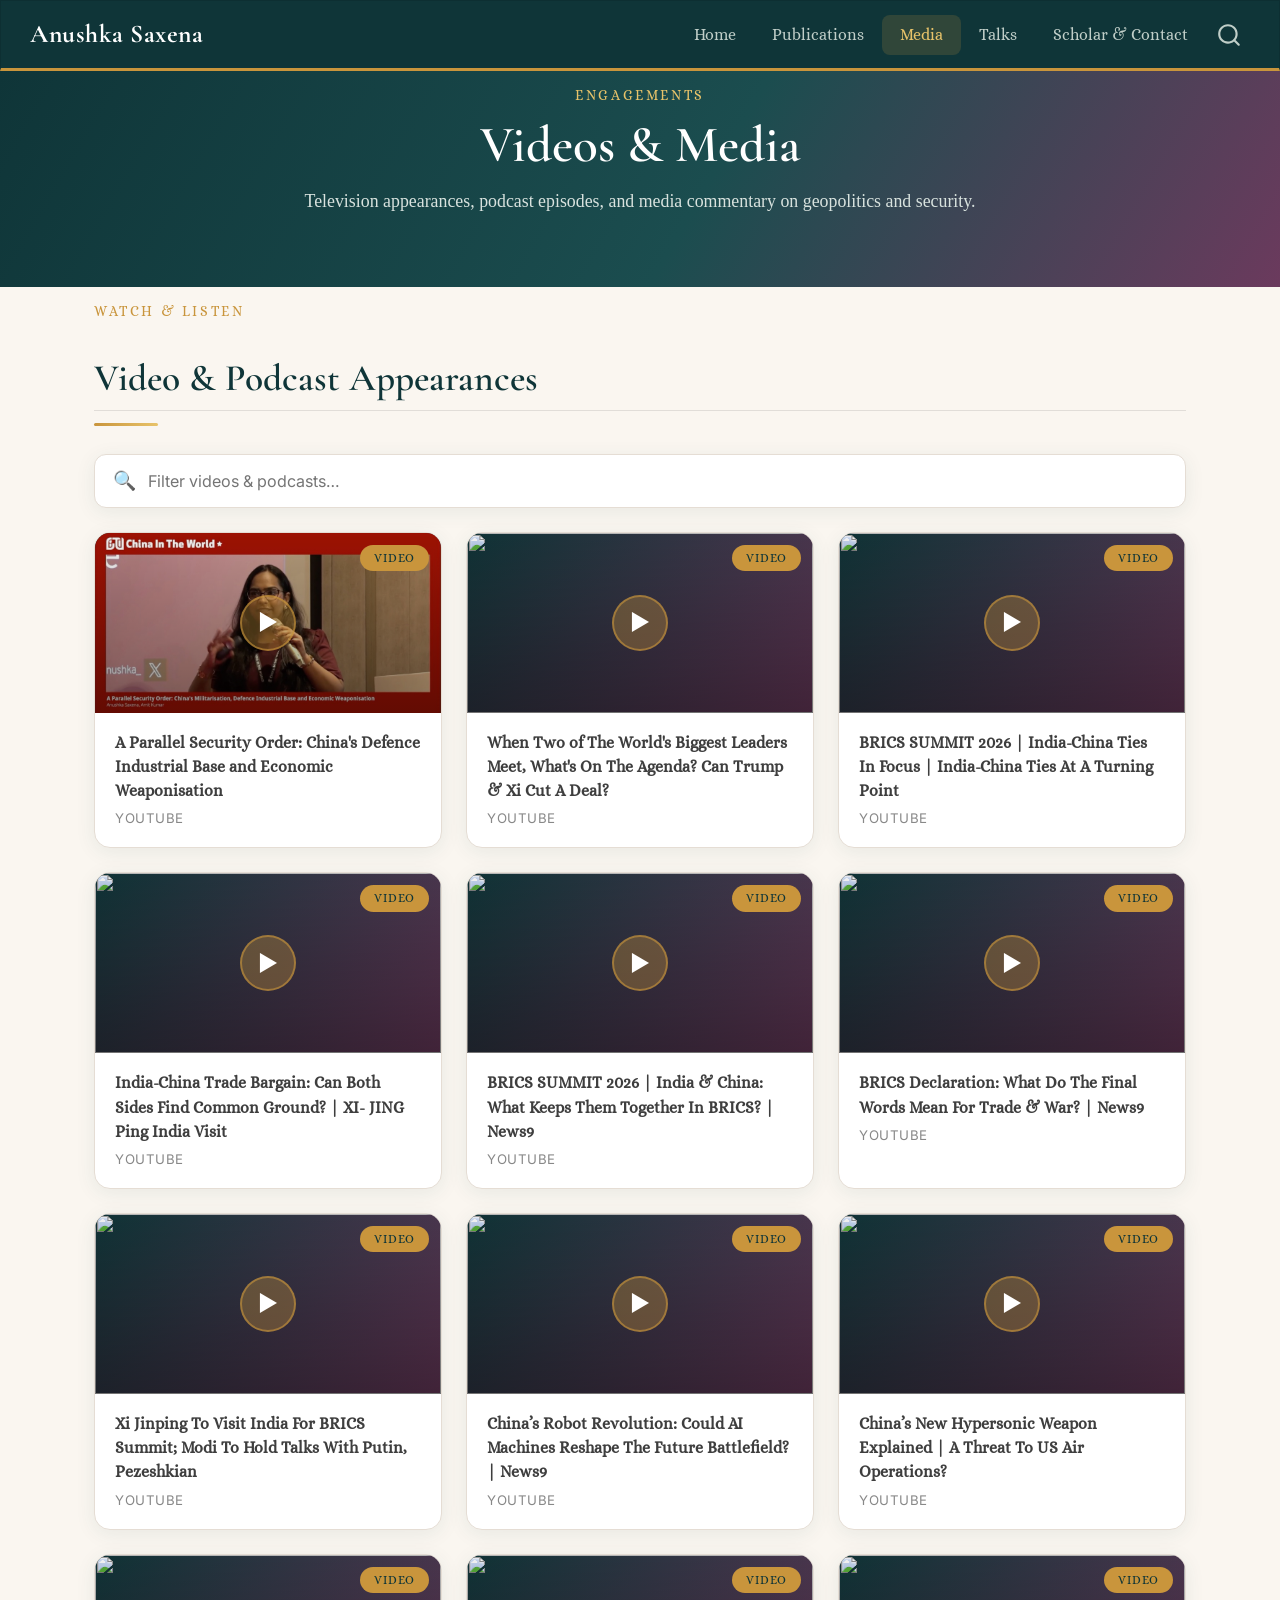
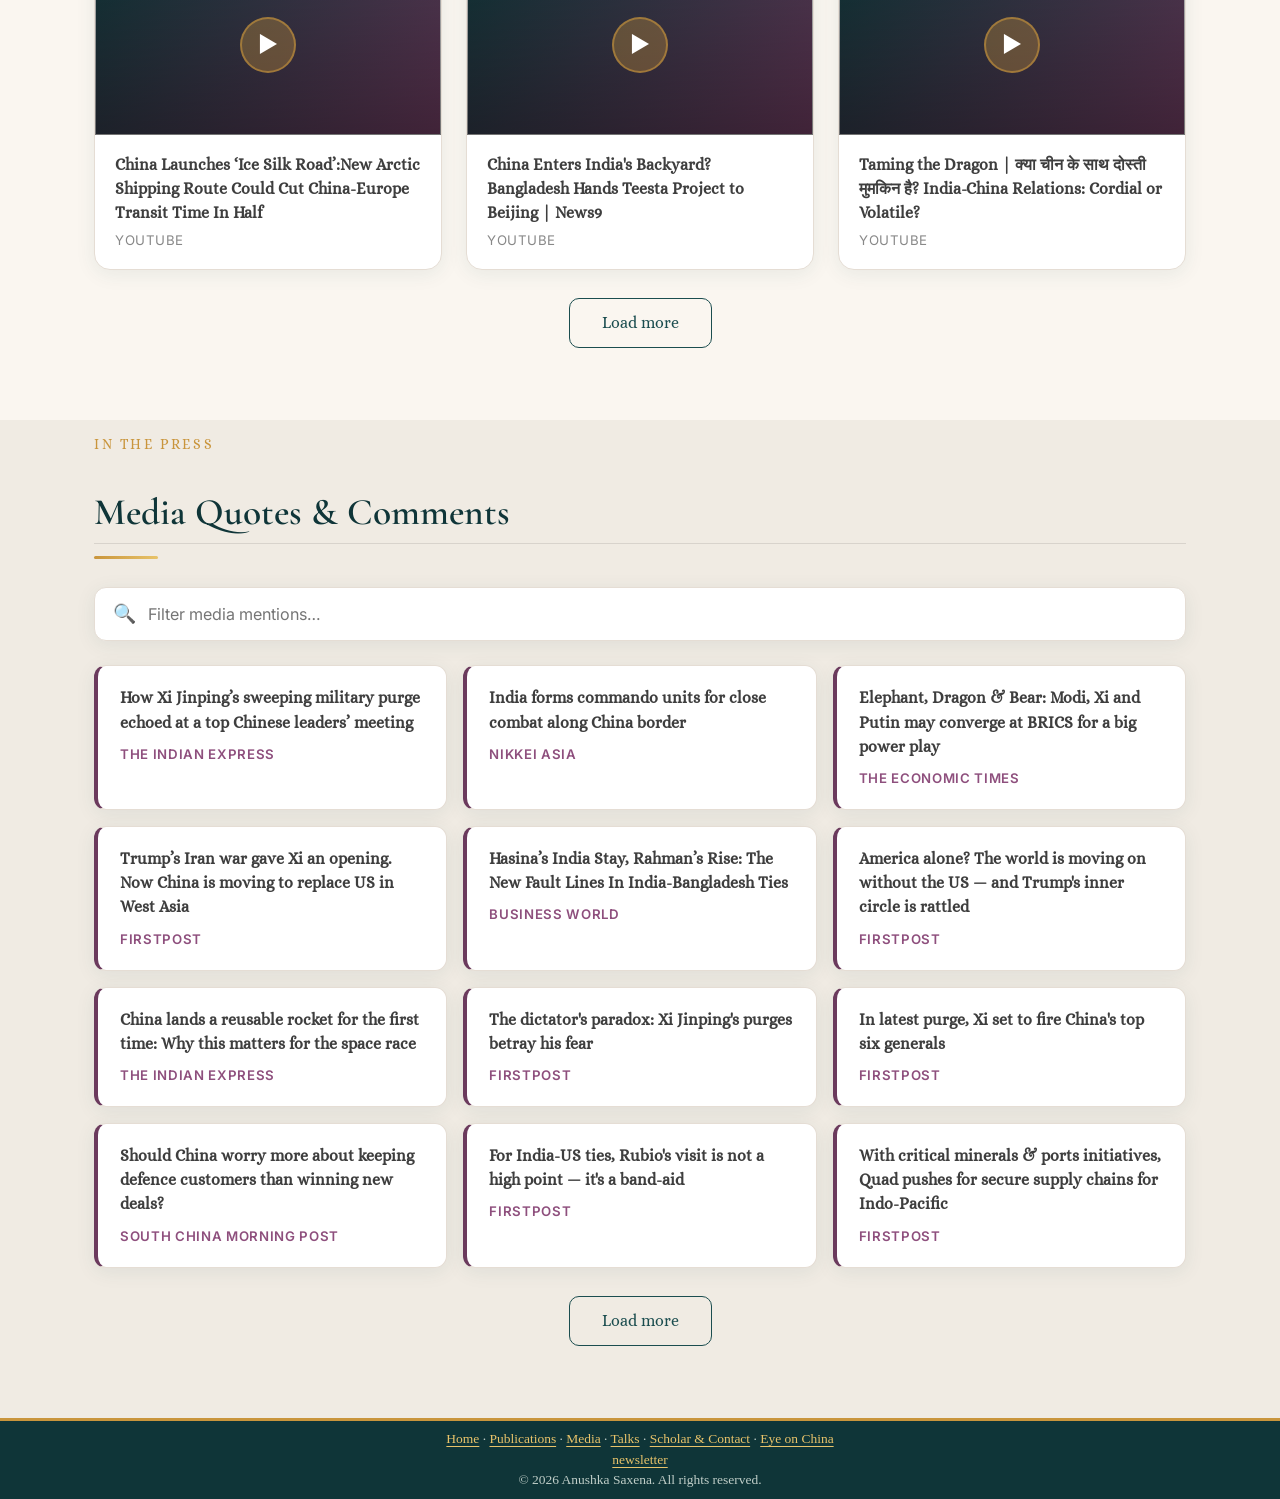
==== commit 698875bd: "Built site for gh-pages" ====
--- a/media.html
+++ b/media.html
@@ -188,7 +188,7 @@
       <input type="text" data-filter="media-list" placeholder="Filter videos &amp; podcasts…">
     </div>
 <div class="media-grid" id="media-list">
-<a class="media-card" href="https://www.youtube.com/watch?v=9J3ERY0OpN8" target="_blank" rel="noopener"><div class="media-thumb"><img class="thumb-img" src="https://img.youtube.com/vi/9J3ERY0OpN8/hqdefault.jpg" alt="" loading="lazy"><div class="play-icon">▶</div><span class="type-badge video">Video</span></div><div class="media-body"><h3>A Parallel Security Order: China's Defence Industrial Base and Economic Weaponisation</h3><div class="source">YouTube</div></div></a>
+<a class="media-card" href="https://www.youtube.com/watch?v=9J3ERY0OpN8" target="_blank" rel="noopener"><div class="media-thumb"><img class="thumb-img" src="assets/parallel-security-order.jpg" alt="" loading="lazy"><div class="play-icon">▶</div><span class="type-badge video">Video</span></div><div class="media-body"><h3>A Parallel Security Order: China's Defence Industrial Base and Economic Weaponisation</h3><div class="source">YouTube</div></div></a>
 <a class="media-card" href="https://youtu.be/0_ZrCroeDbo?si=T6q_1KFIx7MNfZBJ" target="_blank" rel="noopener"><div class="media-thumb"><img class="thumb-img" src="https://img.youtube.com/vi/0_ZrCroeDbo/hqdefault.jpg" alt="" loading="lazy"><div class="play-icon">▶</div><span class="type-badge video">Video</span></div><div class="media-body"><h3>When Two of The World's Biggest Leaders Meet, What's On The Agenda? Can Trump &amp; Xi Cut A Deal?</h3><div class="source">YouTube</div></div></a>
 <a class="media-card" href="https://www.youtube.com/live/sqTwRejK2VI?si=hK2lce4K-07fpog4" target="_blank" rel="noopener"><div class="media-thumb"><img class="thumb-img" src="https://img.youtube.com/vi/sqTwRejK2VI/hqdefault.jpg" alt="" loading="lazy"><div class="play-icon">▶</div><span class="type-badge video">Video</span></div><div class="media-body"><h3>BRICS SUMMIT 2026 | India-China Ties In Focus | India-China Ties At A Turning Point</h3><div class="source">YouTube</div></div></a>
 <a class="media-card" href="https://youtu.be/El2BHB6ptjU?si=_xi0SHAEaV5x6hsl" target="_blank" rel="noopener"><div class="media-thumb"><img class="thumb-img" src="https://img.youtube.com/vi/El2BHB6ptjU/hqdefault.jpg" alt="" loading="lazy"><div class="play-icon">▶</div><span class="type-badge video">Video</span></div><div class="media-body"><h3>India-China Trade Bargain: Can Both Sides Find Common Ground? | XI- JING Ping India Visit</h3><div class="source">YouTube</div></div></a>
